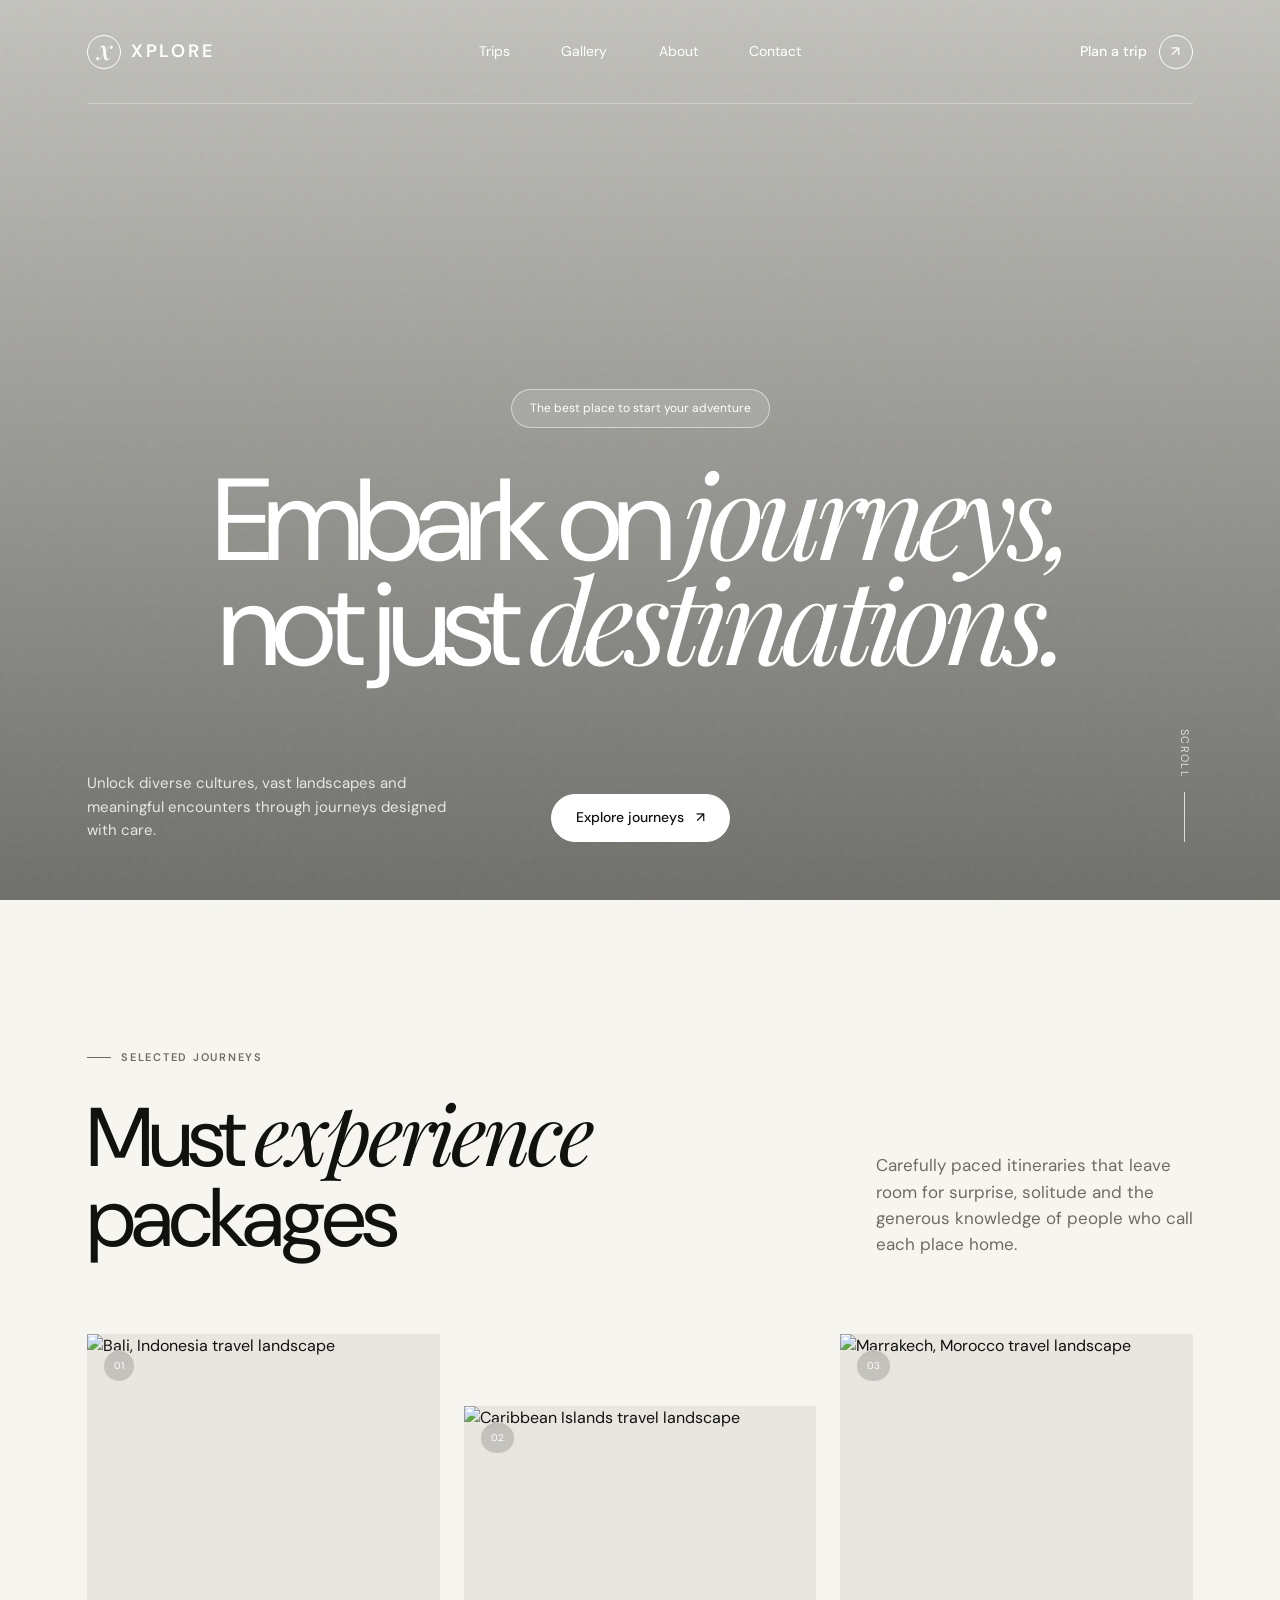
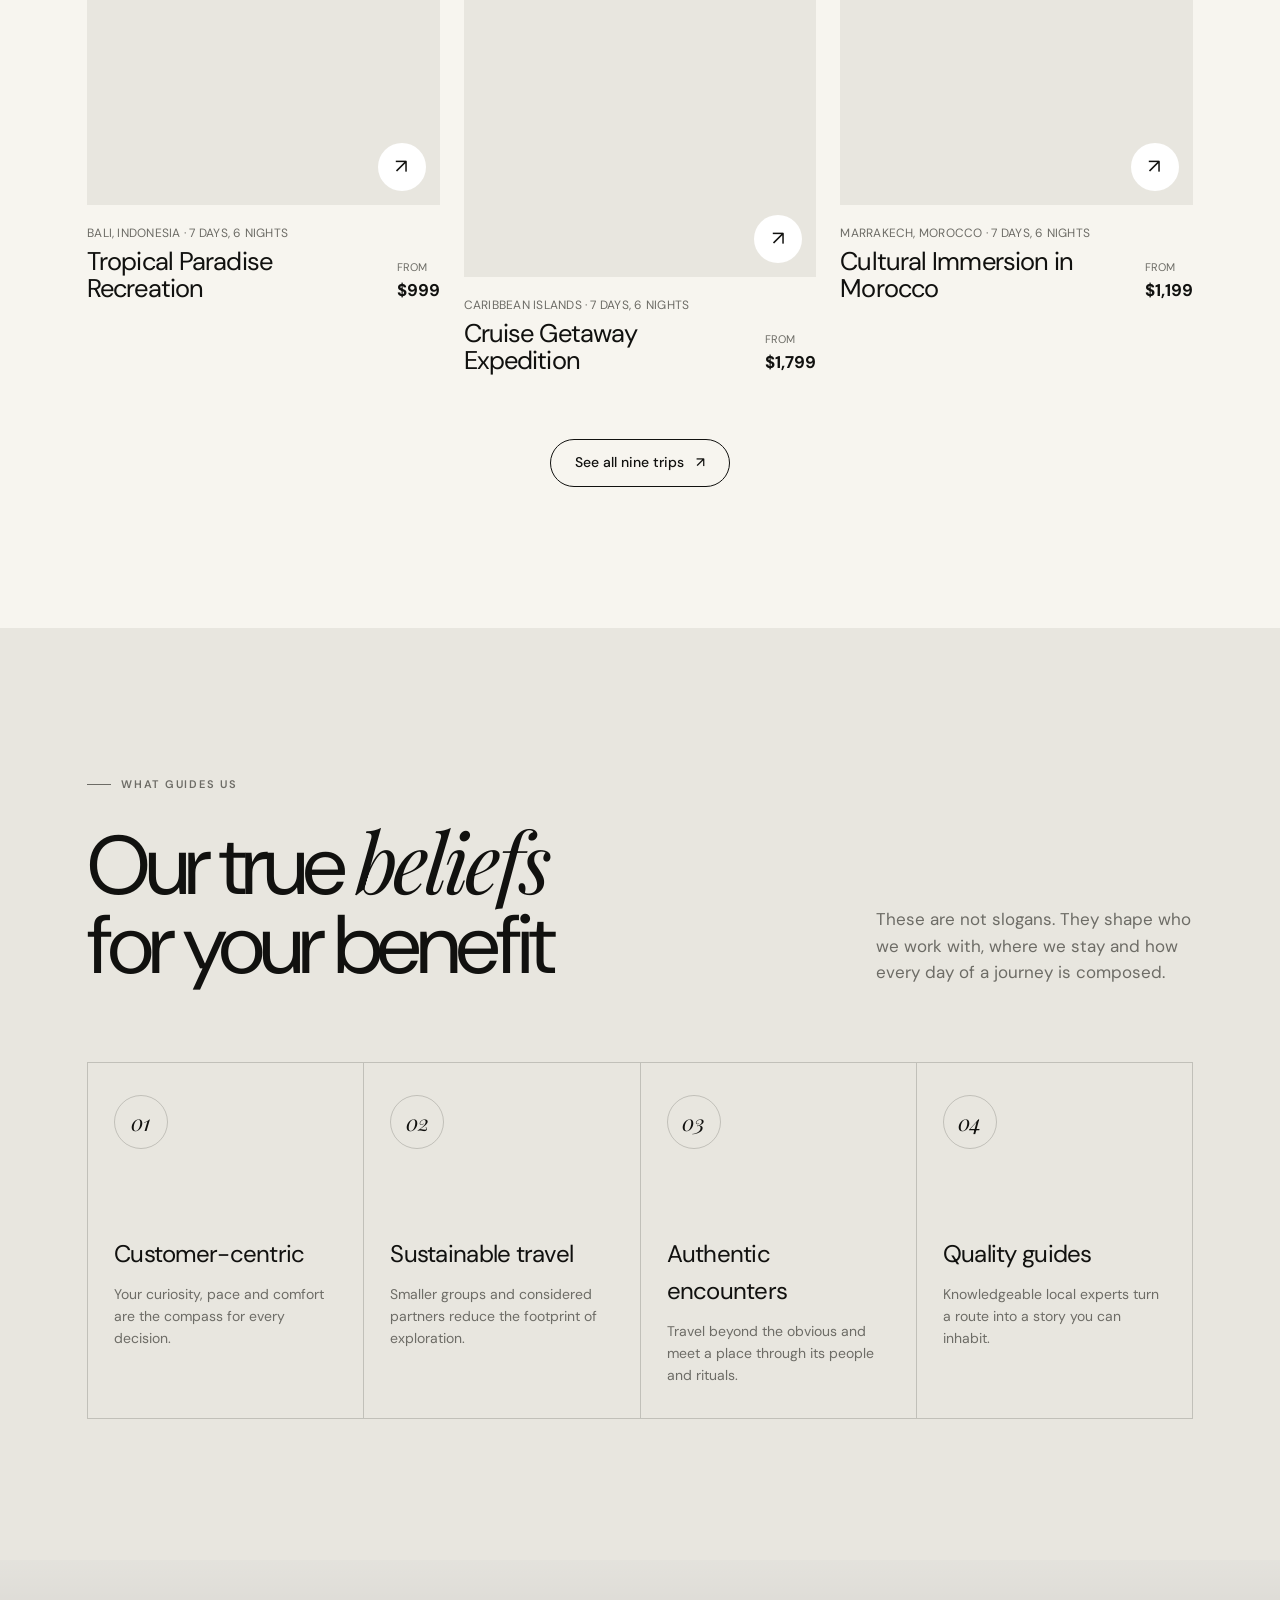
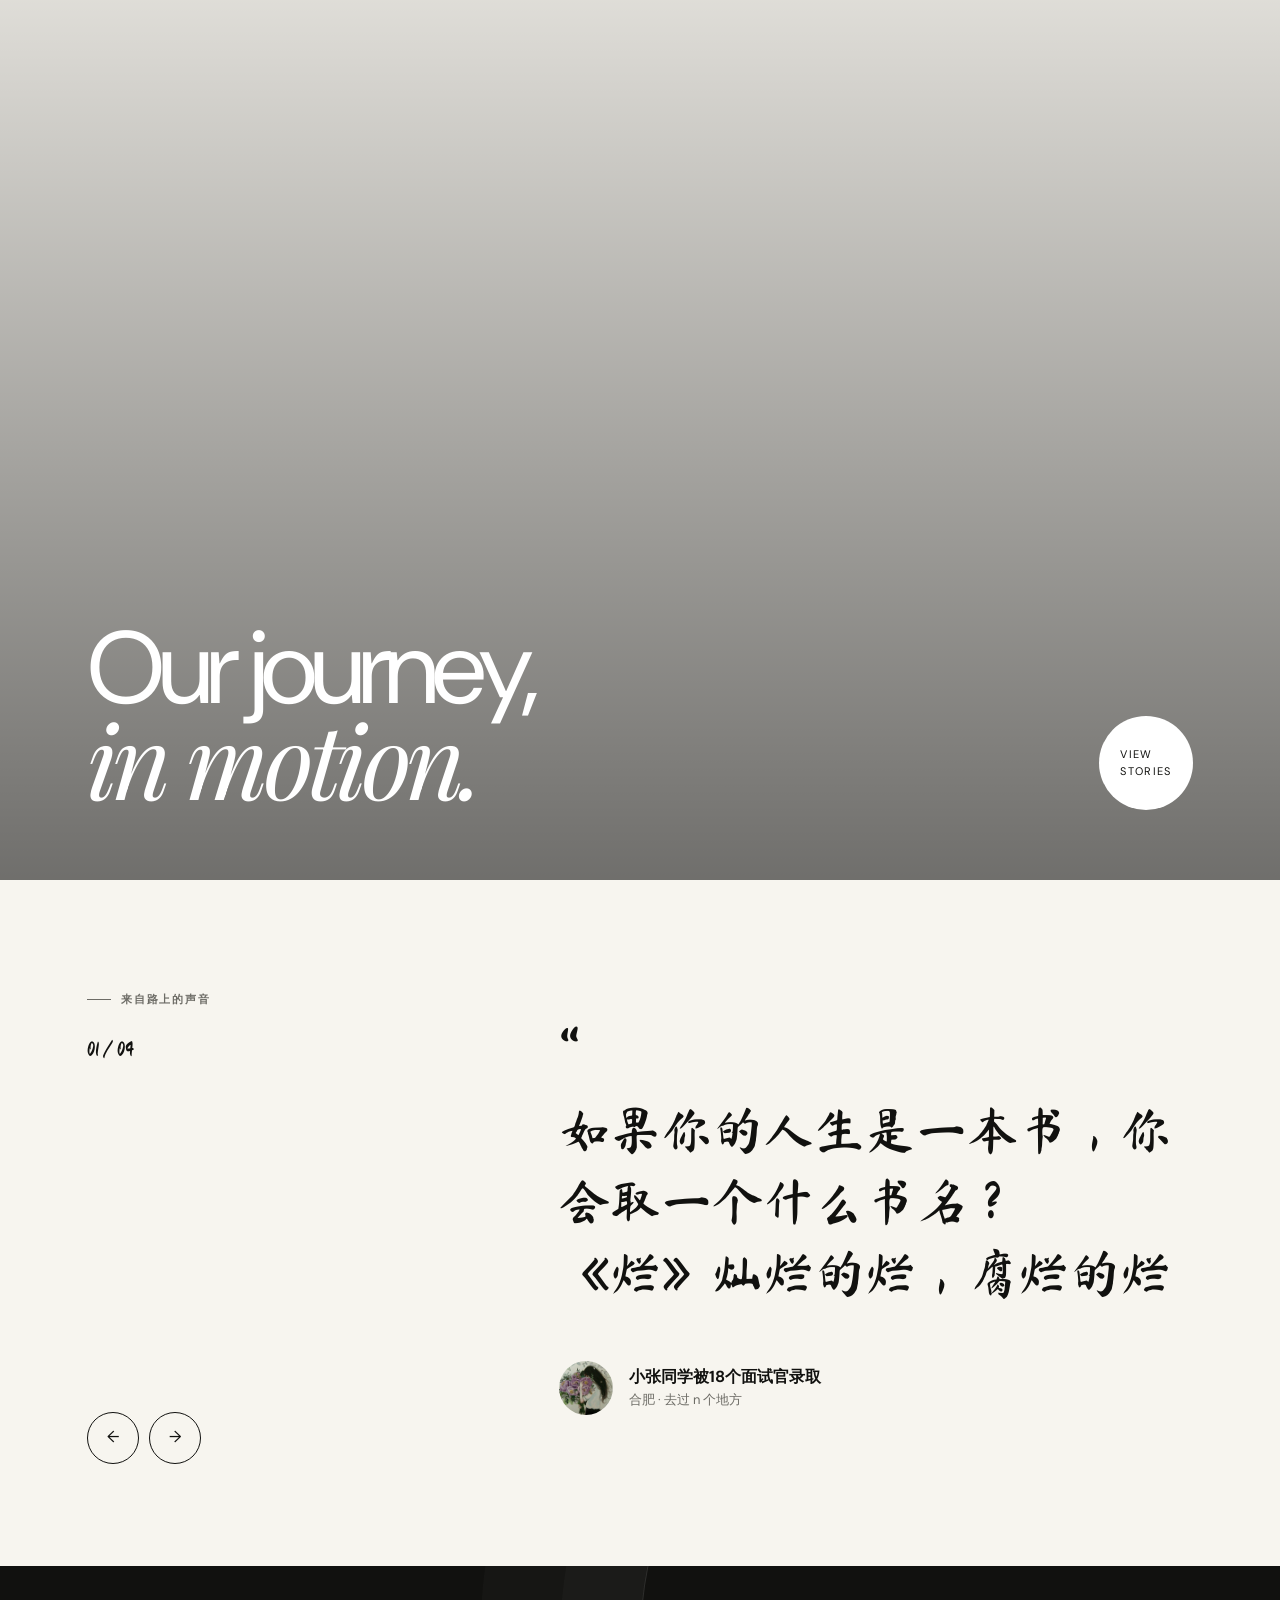
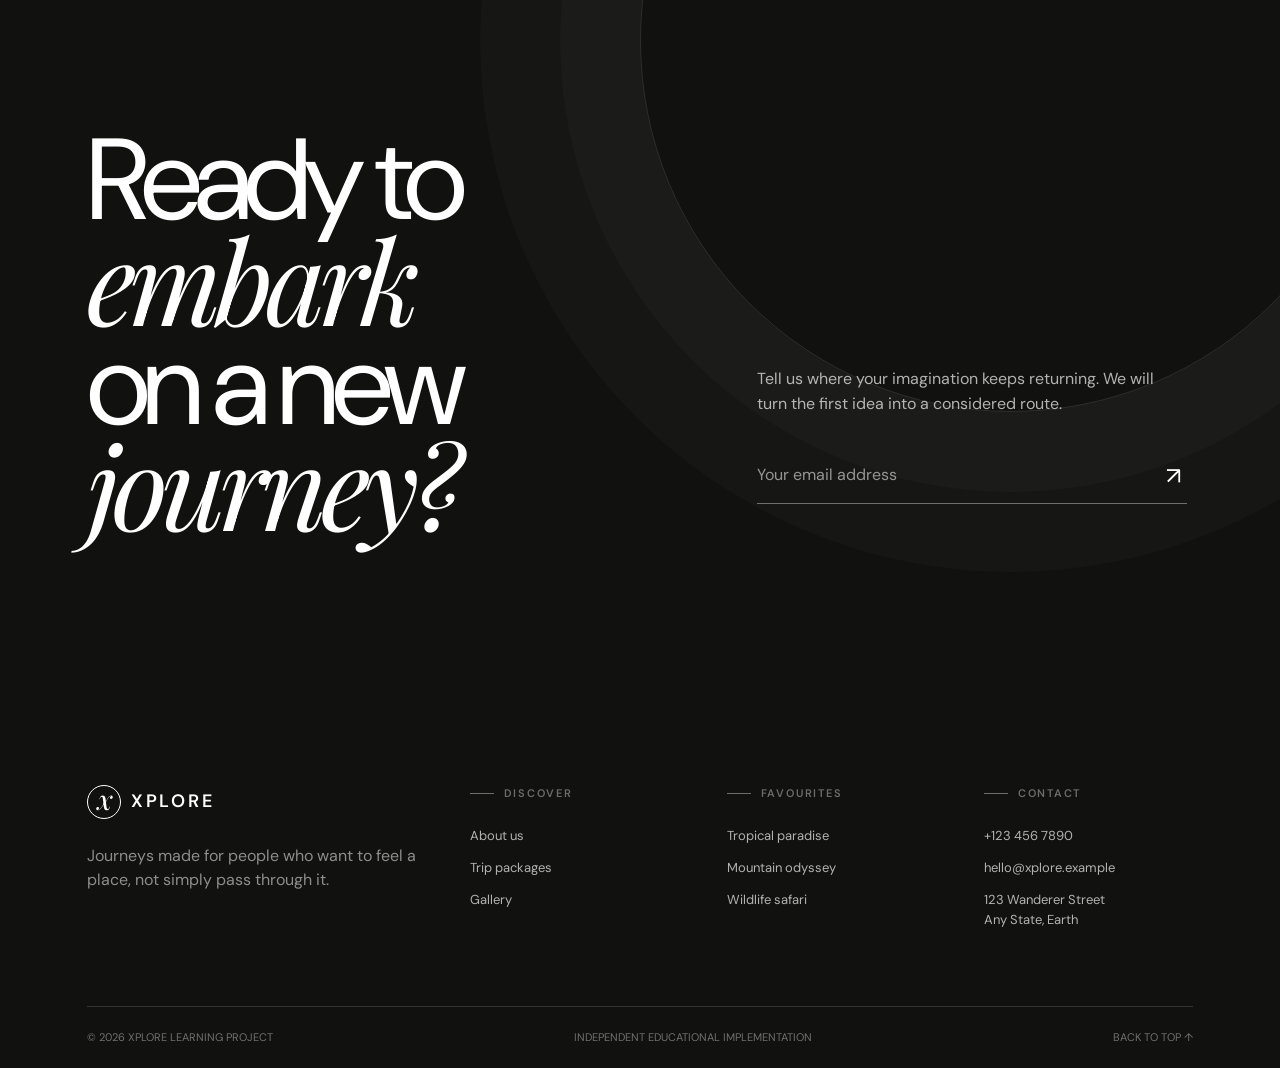
==== index.html @ e7b26cf1 "样式文件加版本号，强制浏览器拿新样式（解决缓存旧字体）" ====
<!doctype html>
<html lang="en">




<head>
  <meta charset="utf-8">
  <meta name="viewport" content="width=device-width, initial-scale=1">
  <meta name="description" content="Xplore — immersive, considered journeys shaped by local knowledge.">
  <title>Xplore — Journeys, not just destinations</title>
  <link rel="stylesheet" href="css/style.css?v=3">
  <link rel="stylesheet" href="css/responsive.css">
</head>



<body id="top">
  <main class="page-main">
    <section class="hero">
      <site-header theme="light"></site-header>
      <div class="hero__inner shell">
        <p class="hero__label reveal">The best place to start your adventure</p>
        <h1 class="hero__title reveal"><span>Embark on <em>journeys,</em></span><span>not just <em>destinations.</em></span></h1>
        <div class="hero__bottom reveal">
          <p class="hero__copy">Unlock diverse cultures, vast landscapes and meaningful encounters through journeys designed with care.</p>
          <a class="pill pill--light" href="packages.html">Explore journeys <span>↗</span></a>
          <a class="hero__scroll" href="#packages">Scroll</a>
        </div>
      </div>
    </section>

    <section class="section" id="packages">
      <div class="shell">
        <div class="section-intro reveal">
          <div><span class="eyebrow">Selected journeys</span><h2 class="section-title">Must <em>experience</em><br>packages</h2></div>
          <p class="section-intro__copy">Carefully paced itineraries that leave room for surprise, solitude and the generous knowledge of people who call each place home.</p>
        </div>
        <div class="trip-grid" data-trips data-limit="3"></div>
        <div class="section-action"><a class="pill" href="packages.html">See all nine trips <span>↗</span></a></div>
      </div>
    </section>






    <section class="section section--gray">
      <div class="shell">
        <div class="section-intro reveal">
          <div><span class="eyebrow">What guides us</span><h2 class="section-title">Our true <em>beliefs</em><br>for your benefit</h2></div>
          <p class="section-intro__copy">These are not slogans. They shape who we work with, where we stay and how every day of a journey is composed.</p>
        </div>
        <div class="values-grid">
          <article class="value-card reveal"><span class="value-card__icon">01</span><h3>Customer-centric</h3><p>Your curiosity, pace and comfort are the compass for every decision.</p></article>
          <article class="value-card reveal" style="--delay:70ms"><span class="value-card__icon">02</span><h3>Sustainable travel</h3><p>Smaller groups and considered partners reduce the footprint of exploration.</p></article>
          <article class="value-card reveal" style="--delay:140ms"><span class="value-card__icon">03</span><h3>Authentic encounters</h3><p>Travel beyond the obvious and meet a place through its people and rituals.</p></article>
          <article class="value-card reveal" style="--delay:210ms"><span class="value-card__icon">04</span><h3>Quality guides</h3><p>Knowledgeable local experts turn a route into a story you can inhabit.</p></article>
        </div>
      </div>
    </section>






    
    <section class="editorial-image">
      <div class="editorial-image__content shell reveal">
        <h2>Our journey,<br><em>in motion.</em></h2>
        <a class="editorial-image__play" href="gallery.html" aria-label="Open the gallery">VIEW<br>STORIES</a>
      </div>
    </section>

    <section class="section section--tight">
      <div class="shell">
        <span class="eyebrow reveal">来自路上的声音</span>
        <div class="testimonial-layout">
          <div class="testimonial-aside reveal">
            <span class="testimonial-count" data-testimonial-count>01 / 03</span>
            <div class="testimonial-controls"><button class="circle-button" data-testimonial-prev aria-label="Previous story">←</button><button class="circle-button" data-testimonial-next aria-label="Next story">→</button></div>
          </div>
          <div data-testimonial-track>
            <article class="testimonial-card"><div class="testimonial-mark">“</div><p class="testimonial-quote">如果你的人生是一本书，你会取一个什么书名？<br>《烂》灿烂的烂，腐烂的烂</p><div class="testimonial-person"><img src="images/avatar-zh.jpg" alt="小张同学被18个面试官录取的头像"><div><strong>小张同学被18个面试官录取</strong><span>合肥 · 去过 n 个地方</span></div></div></article>
            <article class="testimonial-card"><div class="testimonial-mark">“</div><p class="testimonial-quote">那些杀不死我的，一直在杀我<img class="testimonial-sticker" src="images/sticker-wunai.png" alt="无奈表情包"></p><div class="testimonial-person"><img src="images/avatar-zh.jpg" alt="小张同学被18个面试官录取的头像"><div><strong>小张同学被18个面试官录取</strong><span>合肥 · 去过 n 个地方</span></div></div></article>
            <article class="testimonial-card"><div class="testimonial-mark">“</div><p class="testimonial-quote testimonial-quote--fit">把不会的都学会<br>把讨厌的都碾碎<span class="testimonial-sign">——2025.11.15</span></p><div class="testimonial-person"><img src="images/avatar-zh.jpg" alt="小张同学被18个面试官录取的头像"><div><strong>小张同学被18个面试官录取</strong><span>合肥 · 去过 n 个地方</span></div></div></article>
            <article class="testimonial-card testimonial-card--form"><div class="testimonial-mark">“</div><form class="gb-form" data-gb-form><p class="gb-form-title">留一句话再走</p><input class="gb-input" data-gb-name maxlength="20" placeholder="你的昵称" autocomplete="off"><textarea class="gb-input gb-text" data-gb-content maxlength="300" rows="3" placeholder="想说的话（最多 300 字）"></textarea><button class="button button--dark" type="submit">写上墙</button></form></article>
          </div>
        </div>
      </div>
    </section>

    <section class="journey-cta">
      <div class="journey-cta__inner shell">
        <h2 class="reveal">Ready to <em>embark</em><br>on a new<br><em>journey?</em></h2>
        <div class="journey-cta__copy reveal"><p>Tell us where your imagination keeps returning. We will turn the first idea into a considered route.</p><form class="inline-form" data-demo-form novalidate><div class="inline-form__row"><label class="sr-only" for="home-email">Email address</label><input id="home-email" type="email" placeholder="Your email address" required><button type="submit" aria-label="Validate email">↗</button></div><p class="form-status" data-form-status aria-live="polite"></p></form></div>
      </div>
    </section>
  </main>
  <site-footer></site-footer>
  <script type="module" src="js/components.js"></script>
  <script type="module" src="js/main.js"></script>
  <script src="js/guestbook.js" defer></script>
</body>
</html>
---- css/style.css ----
@import url('https://fonts.googleapis.com/css2?family=DM+Sans:wght@400;500;600&family=Ma+Shan+Zheng&family=Noto+Serif+SC:wght@500;700&family=Playfair+Display:ital,wght@0,400;0,500;1,400;1,500&display=swap');

:root {
  --ink: #11110f;
  --paper: #f7f5ef;
  --white: #fff;
  --mist: #e8e6df;
  --moss: #5f684f;
  --clay: #b96e48;
  --muted: #6d6c66;
  --line: rgba(17, 17, 15, .18);
  --shell: min(1440px, calc(100% - clamp(48px, 13.6vw, 200px)));
  --section: clamp(80px, 11vw, 160px);
  --serif: "Playfair Display", Georgia, serif;
  --sans: "DM Sans", sans-serif;
}

*, *::before, *::after { box-sizing: border-box; }
html { scroll-behavior: smooth; }
body {
  margin: 0;
  color: var(--ink);
  background: var(--paper);
  font-family: var(--sans);
  font-size: 16px;
  line-height: 1.55;
  text-rendering: optimizeLegibility;
}
body.menu-open { overflow: hidden; }
img { display: block; max-width: 100%; }
a { color: inherit; text-decoration: none; }
button, input, textarea, select { color: inherit; font: inherit; }
button { cursor: pointer; }
h1, h2, h3, p { margin-top: 0; }
h1, h2, h3 { font-weight: 400; }
::selection { color: var(--white); background: var(--moss); }

.shell { width: var(--shell); margin-inline: auto; }
.section { padding-block: var(--section); }
.section--tight { padding-block: clamp(64px, 8vw, 112px); }
.section--gray { background: var(--mist); }
.section--ink { color: var(--white); background: var(--ink); }
.sr-only { position: absolute; width: 1px; height: 1px; padding: 0; overflow: hidden; clip: rect(0,0,0,0); white-space: nowrap; border: 0; }
.eyebrow { display: inline-flex; gap: 10px; align-items: center; margin-bottom: 26px; color: var(--muted); font-size: 11px; font-weight: 600; letter-spacing: .16em; text-transform: uppercase; }
.eyebrow::before { width: 24px; height: 1px; background: currentColor; content: ""; }
.section--ink .eyebrow, .hero .eyebrow, .image-hero .eyebrow { color: rgba(255,255,255,.72); }
.display-title { max-width: 1200px; margin-bottom: 0; font-size: clamp(56px, 7.5vw, 112px); line-height: .91; letter-spacing: -.055em; }
.display-title em, .section-title em, .page-title em { font-family: var(--serif); font-weight: 400; }
.section-title { margin: 0; font-size: clamp(48px, 6.5vw, 94px); line-height: .96; letter-spacing: -.05em; }
.section-intro { display: grid; grid-template-columns: minmax(0, 1.4fr) minmax(280px, .6fr); gap: 48px; align-items: end; margin-bottom: clamp(46px, 6vw, 86px); }
.section-intro__copy { max-width: 480px; margin: 0; color: var(--muted); font-size: 17px; }
.section--ink .section-intro__copy { color: rgba(255,255,255,.66); }
.meta { margin-bottom: 7px; color: var(--muted); font-size: 12px; letter-spacing: .02em; text-transform: uppercase; }
.pill { display: inline-flex; gap: 12px; align-items: center; justify-content: center; min-height: 48px; padding: 10px 24px; border: 1px solid var(--ink); border-radius: 100px; font-size: 14px; font-weight: 500; transition: color .25s ease, background .25s ease, transform .25s ease; }
.pill:hover { color: var(--white); background: var(--ink); transform: translateY(-2px); }
.pill--light { color: var(--ink); background: var(--white); border-color: var(--white); }
.pill--light:hover { color: var(--white); background: transparent; }
.pill--ghost { color: var(--white); border-color: rgba(255,255,255,.5); }
.pill--ghost:hover { color: var(--ink); background: var(--white); }
.text-link { display: inline-flex; gap: 11px; align-items: center; padding-bottom: 4px; border-bottom: 1px solid currentColor; font-size: 14px; font-weight: 500; }
.text-link span { transition: transform .2s ease; }
.text-link:hover span { transform: translate(3px,-3px); }

/* Header */
.site-header { position: relative; z-index: 50; display: grid; grid-template-columns: 1fr auto 1fr; align-items: center; width: var(--shell); height: 104px; margin-inline: auto; border-bottom: 1px solid var(--line); transition: color .25s ease, background .25s ease, height .25s ease; }
.site-header--light { position: absolute; inset: 0 0 auto; color: var(--white); border-color: rgba(255,255,255,.32); }
.site-header.is-scrolled { position: fixed; top: 0; width: 100%; height: 76px; padding-inline: max(24px, calc((100vw - 1240px)/2)); color: var(--ink); background: rgba(247,245,239,.93); border-color: var(--line); box-shadow: 0 12px 34px rgba(17,17,15,.08); backdrop-filter: blur(14px); animation: header-in .35s ease both; }
@keyframes header-in { from { transform: translateY(-100%); } }
.brand { display: inline-flex; gap: 10px; align-items: center; justify-self: start; font-size: 18px; font-weight: 600; letter-spacing: .15em; }
.brand-mark { display: grid; place-items: center; width: 34px; height: 34px; border: 1px solid currentColor; border-radius: 50%; font-family: var(--serif); font-size: 20px; font-style: italic; letter-spacing: 0; }
.site-nav { display: flex; gap: clamp(28px, 4vw, 68px); align-items: center; }
.site-nav a { position: relative; font-size: 14px; }
.site-nav a::after { position: absolute; right: 0; bottom: -8px; left: 0; height: 1px; background: currentColor; transform: scaleX(0); transform-origin: right; transition: transform .25s ease; content: ""; }
.site-nav a:hover::after, .site-nav a[aria-current="page"]::after { transform: scaleX(1); transform-origin: left; }
.header-cta { display: inline-flex; gap: 12px; align-items: center; justify-self: end; font-size: 14px; font-weight: 500; }
.header-cta span { display: grid; place-items: center; width: 34px; height: 34px; border: 1px solid currentColor; border-radius: 50%; }
.menu-toggle { display: none; padding: 10px; background: none; border: 0; }
.menu-toggle span:not(.sr-only) { display: block; width: 24px; height: 1px; margin-block: 6px; background: currentColor; }

/* Home hero */
.hero { position: relative; min-height: 100svh; color: var(--white); background: linear-gradient(180deg, rgba(11,13,10,.22), rgba(11,13,10,.58)), url('https://images.unsplash.com/photo-1500530855697-b586d89ba3ee?auto=format&fit=crop&w=2200&q=88') center 56% / cover; isolation: isolate; }
.hero::after { position: absolute; inset: 0; z-index: -1; opacity: .2; background-image: url("data:image/svg+xml,%3Csvg viewBox='0 0 180 180' xmlns='http://www.w3.org/2000/svg'%3E%3Cfilter id='n'%3E%3CfeTurbulence type='fractalNoise' baseFrequency='.9' numOctaves='4' stitchTiles='stitch'/%3E%3C/filter%3E%3Crect width='100%25' height='100%25' filter='url(%23n)' opacity='.26'/%3E%3C/svg%3E"); content: ""; pointer-events: none; }
.hero__inner { display: flex; flex-direction: column; justify-content: flex-end; min-height: 100svh; padding-top: 150px; padding-bottom: 58px; }
.hero__title { max-width: 1280px; margin: 0; font-size: clamp(68px, 9.1vw, 138px); line-height: .82; letter-spacing: -.065em; text-align: center; }
.hero__title span { display: block; }
.hero__title em { font-family: var(--serif); font-weight: 400; }
.hero__label { align-self: center; margin-bottom: 36px; padding: 9px 18px; border: 1px solid rgba(255,255,255,.5); border-radius: 100px; background: rgba(255,255,255,.12); font-size: 12px; backdrop-filter: blur(12px); }
.hero__bottom { display: grid; grid-template-columns: 1fr auto 1fr; gap: 30px; align-items: end; margin-top: 56px; }
.hero__copy { max-width: 370px; margin: 0; color: rgba(255,255,255,.82); font-size: 15px; }
.hero__scroll { justify-self: end; color: rgba(255,255,255,.75); font-size: 11px; letter-spacing: .12em; text-transform: uppercase; writing-mode: vertical-rl; }
.hero__scroll::after { display: inline-block; width: 1px; height: 50px; margin-top: 14px; background: currentColor; content: ""; }

/* Trips */
.trip-grid { display: grid; grid-template-columns: repeat(3, 1fr); gap: clamp(24px, 3vw, 48px) 24px; }
.trip-card:nth-child(3n + 2) { margin-top: 72px; }
.trip-card__image { position: relative; display: block; overflow: hidden; aspect-ratio: 3 / 4; background: var(--mist); }
.trip-card__image img { width: 100%; height: 100%; object-fit: cover; transition: transform .7s cubic-bezier(.2,.7,.2,1); }
.trip-card:hover .trip-card__image img { transform: scale(1.045); }
.trip-card__index { position: absolute; top: 16px; left: 16px; padding: 7px 10px; color: var(--white); border: 1px solid rgba(255,255,255,.55); border-radius: 100px; background: rgba(17,17,15,.16); font-size: 10px; backdrop-filter: blur(8px); }
.round-link { position: absolute; right: 14px; bottom: 14px; display: grid; place-items: center; width: 48px; height: 48px; color: var(--ink); background: var(--white); border-radius: 50%; font-size: 20px; transition: color .25s ease, background .25s ease, transform .25s ease; }
.trip-card:hover .round-link { color: var(--white); background: var(--ink); transform: rotate(45deg); }
.trip-card__body { display: flex; gap: 24px; align-items: flex-end; justify-content: space-between; padding-top: 18px; border-top: 1px solid transparent; }
.trip-card__body h3 { max-width: 290px; margin: 0; font-size: clamp(22px, 2vw, 30px); line-height: 1.05; letter-spacing: -.035em; }
.trip-price { flex: 0 0 auto; margin: 0; color: var(--muted); font-size: 11px; text-transform: uppercase; }
.trip-price strong { display: block; color: var(--ink); font-size: 17px; }
.section-action { display: flex; justify-content: center; margin-top: 64px; }

/* Values / editorial feature */
.values-grid { display: grid; grid-template-columns: repeat(4, 1fr); border-top: 1px solid var(--line); border-left: 1px solid var(--line); }
.value-card { min-height: 300px; padding: 32px 26px; border-right: 1px solid var(--line); border-bottom: 1px solid var(--line); }
.value-card__icon { display: grid; place-items: center; width: 54px; height: 54px; margin-bottom: 86px; border: 1px solid var(--line); border-radius: 50%; font-family: var(--serif); font-size: 22px; font-style: italic; }
.value-card h3 { margin-bottom: 12px; font-size: 24px; letter-spacing: -.03em; }
.value-card p { margin: 0; color: var(--muted); font-size: 14px; }
.editorial-image { position: relative; min-height: min(76vw, 920px); overflow: hidden; color: var(--white); background: url('https://images.unsplash.com/photo-1500534314209-a25ddb2bd429?auto=format&fit=crop&w=2200&q=86') center / cover; }
.editorial-image::after { position: absolute; inset: 0; background: linear-gradient(180deg, rgba(0,0,0,.08), rgba(0,0,0,.55)); content: ""; }
.editorial-image__content { position: absolute; right: 0; bottom: 0; left: 0; z-index: 1; display: flex; align-items: end; justify-content: space-between; padding-block: 70px; }
.editorial-image__content h2 { max-width: 820px; margin: 0; font-size: clamp(54px, 8vw, 118px); line-height: .88; letter-spacing: -.055em; }
.editorial-image__content h2 em { font-family: var(--serif); }
.editorial-image__play { display: grid; place-items: center; width: 94px; height: 94px; color: var(--ink); background: var(--white); border-radius: 50%; font-size: 11px; letter-spacing: .12em; }

/* Testimonials and CTA */
.testimonial-layout { display: grid; grid-template-columns: .72fr 1.28fr; gap: clamp(40px, 9vw, 140px); }
.testimonial-aside { display: flex; flex-direction: column; justify-content: space-between; min-height: 430px; }
.testimonial-count { font-family: var(--serif); font-size: 20px; }
.testimonial-controls { display: flex; gap: 10px; }
.circle-button { display: grid; place-items: center; width: 52px; height: 52px; background: transparent; border: 1px solid var(--ink); border-radius: 50%; transition: color .2s, background .2s; }
.circle-button:hover { color: var(--white); background: var(--ink); }
.testimonial-card { display: none; }
.testimonial-card.is-active { display: block; animation: quote-in .45s ease both; }
@keyframes quote-in { from { opacity: 0; transform: translateY(16px); } }
.testimonial-mark { margin-bottom: 24px; font-family: var(--serif); font-size: 72px; line-height: .5; }
.testimonial-quote { max-width: 850px; margin-bottom: 52px; font-family: var(--serif); font-size: clamp(34px, 4.3vw, 62px); line-height: 1.08; letter-spacing: -.035em; }
.testimonial-person { display: flex; gap: 16px; align-items: center; }
.testimonial-person img { width: 54px; height: 54px; border-radius: 50%; object-fit: cover; filter: grayscale(1); }
.testimonial-person strong, .testimonial-person span { display: block; }
.testimonial-person span { color: var(--muted); font-size: 13px; }
/* 中文评价区（字体 E：马善政） */
.testimonial-count, .testimonial-mark { font-family: "Ma Shan Zheng", var(--serif); }
.testimonial-quote { font-family: "Ma Shan Zheng", var(--serif); font-size: clamp(34px, 4vw, 54px); line-height: 1.4; letter-spacing: 0; }
.testimonial-person img { filter: none; }
.testimonial-sticker { width: 44px; height: 44px; object-fit: cover; border-radius: 9px; vertical-align: -8px; margin-left: 8px; }
.testimonial-quote--fit { width: fit-content; }
.testimonial-sign { display: block; margin-top: 10px; font-size: .62em; text-align: right; }
.journey-cta { position: relative; padding-block: clamp(90px, 13vw, 190px); overflow: hidden; color: var(--white); background: var(--ink); }
.journey-cta::before { position: absolute; top: -40%; right: -8%; width: 58vw; height: 58vw; min-width: 560px; min-height: 560px; border: 1px solid rgba(255,255,255,.12); border-radius: 50%; box-shadow: 0 0 0 80px rgba(255,255,255,.02), 0 0 0 160px rgba(255,255,255,.02); content: ""; }
.journey-cta__inner { position: relative; z-index: 1; display: grid; grid-template-columns: 1.15fr .85fr; gap: 80px; align-items: end; }
.journey-cta h2 { margin: 0; font-size: clamp(64px, 9vw, 130px); line-height: .85; letter-spacing: -.06em; }
.journey-cta h2 em { font-family: var(--serif); }
.journey-cta__copy { max-width: 430px; }
.journey-cta__copy p { color: rgba(255,255,255,.68); }
.inline-form { display: grid; gap: 14px; margin-top: 32px; }
.inline-form__row { display: grid; grid-template-columns: 1fr auto; gap: 12px; border-bottom: 1px solid rgba(255,255,255,.38); }
.inline-form input { min-width: 0; padding: 15px 0; color: var(--white); background: transparent; border: 0; outline: 0; }
.inline-form input::placeholder { color: rgba(255,255,255,.55); }
.inline-form button { padding: 0 6px; color: var(--white); background: none; border: 0; font-size: 24px; }
.form-status { min-height: 24px; margin: 0; color: #ffc5a8; font-size: 12px; }
.form-status.is-success { color: #c8e1b9; }

/* Inner heroes */
.page-main { overflow: clip; }
.page-hero { padding-top: clamp(92px, 10vw, 150px); padding-bottom: clamp(68px, 8vw, 118px); }
.page-hero__top { display: flex; align-items: end; justify-content: space-between; margin-bottom: clamp(42px, 5vw, 70px); }
.page-title { max-width: 1100px; margin: 0; font-size: clamp(64px, 10vw, 146px); line-height: .82; letter-spacing: -.065em; }
.page-hero__note { max-width: 330px; margin: 0 0 8px; color: var(--muted); }
.page-hero__image { width: 100%; max-height: 720px; aspect-ratio: 16 / 7; object-fit: cover; }
.image-hero { position: relative; display: flex; align-items: end; min-height: 76svh; padding-bottom: 64px; color: var(--white); background: var(--hero-image) center / cover; }
.image-hero::before { position: absolute; inset: 0; background: linear-gradient(180deg, rgba(0,0,0,.12), rgba(0,0,0,.6)); content: ""; }
.image-hero__inner { position: relative; z-index: 1; width: var(--shell); margin-inline: auto; }
.image-hero h1 { max-width: 1100px; margin-bottom: 28px; font-size: clamp(64px, 9vw, 132px); line-height: .86; letter-spacing: -.06em; }
.image-hero__meta { display: flex; gap: 28px; flex-wrap: wrap; color: rgba(255,255,255,.8); font-size: 13px; }

/* About */
.story-grid { display: grid; grid-template-columns: .8fr 1.2fr; gap: clamp(46px, 10vw, 150px); align-items: start; }
.story-grid__label { position: sticky; top: 110px; }
.story-grid__body h2 { margin-bottom: 42px; font-size: clamp(52px, 6vw, 90px); line-height: .96; letter-spacing: -.05em; }
.story-grid__body h2 em { font-family: var(--serif); }
.story-grid__body p { max-width: 720px; color: var(--muted); font-size: clamp(18px, 2vw, 24px); line-height: 1.55; }
.team-grid { display: grid; grid-template-columns: repeat(3, 1fr); gap: 18px; }
.team-card { position: relative; overflow: hidden; min-height: 560px; background: #d8d5cd; }
.team-card img { width: 100%; height: 100%; object-fit: cover; filter: grayscale(1); transition: filter .35s, transform .55s; }
.team-card:hover img { filter: grayscale(0); transform: scale(1.025); }
.team-card__info { position: absolute; right: 18px; bottom: 18px; left: 18px; display: flex; align-items: end; justify-content: space-between; padding: 20px; background: rgba(247,245,239,.92); backdrop-filter: blur(10px); }
.team-card__info h3 { margin: 0; font-size: 24px; }
.team-card__info span { color: var(--muted); font-size: 12px; text-transform: uppercase; }

/* Package detail */
.package-hero { --package-image: none; background-image: linear-gradient(180deg, rgba(0,0,0,.08), rgba(0,0,0,.62)), var(--package-image); }
.package-summary { display: grid; grid-template-columns: 1.25fr .75fr; gap: 80px; }
.package-summary__intro { font-family: var(--serif); font-size: clamp(28px, 3.5vw, 48px); line-height: 1.2; }
.package-facts { display: grid; grid-template-columns: repeat(2, 1fr); border-top: 1px solid var(--line); border-left: 1px solid var(--line); }
.package-fact { min-height: 132px; padding: 24px; border-right: 1px solid var(--line); border-bottom: 1px solid var(--line); }
.package-fact span { display: block; margin-bottom: 12px; color: var(--muted); font-size: 11px; text-transform: uppercase; }
.package-fact strong { font-family: var(--serif); font-size: 30px; font-weight: 400; }
.includes-grid { display: grid; grid-template-columns: 1fr 1fr; gap: 30px; margin-top: 64px; }
.list-panel { padding: clamp(28px, 4vw, 50px); background: var(--white); }
.list-panel h3 { margin-bottom: 30px; font-size: 30px; }
.list-panel ul { display: grid; gap: 16px; margin: 0; padding: 0; list-style: none; }
.list-panel li { display: flex; gap: 15px; align-items: center; padding-bottom: 14px; border-bottom: 1px solid var(--line); }
.list-panel li span { display: grid; place-items: center; width: 28px; height: 28px; border: 1px solid var(--line); border-radius: 50%; }
.itinerary { border-top: 1px solid var(--line); }
.itinerary-row { display: grid; grid-template-columns: 120px .8fr 1.2fr; gap: 40px; align-items: start; padding-block: 36px; border-bottom: 1px solid var(--line); }
.itinerary-day { font-size: 11px; letter-spacing: .12em; }
.itinerary-row h3 { margin: 0; font-size: 30px; line-height: 1.1; }
.itinerary-row p { max-width: 560px; margin: 0; color: var(--muted); }
.itinerary-line { display: none; }

/* Gallery */
.filter-bar { display: flex; gap: 10px; flex-wrap: wrap; margin-bottom: 42px; }
.filter-button { padding: 10px 17px; background: transparent; border: 1px solid var(--line); border-radius: 100px; font-size: 12px; }
.filter-button.is-active, .filter-button:hover { color: var(--white); background: var(--ink); }
.gallery-grid { display: grid; grid-template-columns: repeat(12, 1fr); grid-auto-rows: 72px; gap: 18px; }
.gallery-item { position: relative; overflow: hidden; padding: 0; background: var(--mist); border: 0; }
.gallery-item:nth-child(1) { grid-column: span 7; grid-row: span 7; }
.gallery-item:nth-child(2) { grid-column: span 5; grid-row: span 5; }
.gallery-item:nth-child(3) { grid-column: span 5; grid-row: span 6; }
.gallery-item:nth-child(4) { grid-column: span 7; grid-row: span 4; }
.gallery-item:nth-child(5) { grid-column: span 4; grid-row: span 6; }
.gallery-item:nth-child(6) { grid-column: span 4; grid-row: span 6; }
.gallery-item:nth-child(7) { grid-column: span 4; grid-row: span 6; }
.gallery-item:nth-child(8) { grid-column: span 8; grid-row: span 6; }
.gallery-item:nth-child(9) { grid-column: span 4; grid-row: span 6; }
.gallery-item img { width: 100%; height: 100%; object-fit: cover; transition: transform .7s ease; }
.gallery-item:hover img { transform: scale(1.04); }
.gallery-item span { position: absolute; right: 16px; bottom: 16px; left: 16px; padding: 13px 16px; color: var(--ink); background: rgba(247,245,239,.9); font-size: 12px; text-align: left; backdrop-filter: blur(8px); }
.gallery-item[hidden] { display: none; }
.lightbox { width: min(1100px, 92vw); max-width: none; padding: 0; color: var(--white); background: transparent; border: 0; }
.lightbox::backdrop { background: rgba(10,10,9,.9); backdrop-filter: blur(10px); }
.lightbox figure { margin: 0; }
.lightbox img { width: 100%; max-height: 78vh; object-fit: contain; }
.lightbox figcaption { padding-top: 14px; font-size: 13px; }
.lightbox button { position: fixed; top: 24px; right: 28px; width: 48px; height: 48px; color: var(--white); background: transparent; border: 1px solid rgba(255,255,255,.6); border-radius: 50%; font-size: 24px; }

/* Contact */
.contact-layout { display: grid; grid-template-columns: .85fr 1.15fr; gap: clamp(50px, 10vw, 150px); }
.contact-copy h1 { margin-bottom: 40px; font-size: clamp(64px, 8vw, 120px); line-height: .87; letter-spacing: -.06em; }
.contact-copy h1 em { font-family: var(--serif); }
.contact-copy > p { max-width: 440px; color: var(--muted); }
.contact-list { display: grid; gap: 0; margin-top: 70px; border-top: 1px solid var(--line); }
.contact-list__item { display: grid; grid-template-columns: 100px 1fr; gap: 24px; padding-block: 24px; border-bottom: 1px solid var(--line); }
.contact-list__item span { color: var(--muted); font-size: 11px; text-transform: uppercase; }
.contact-form { padding: clamp(30px, 5vw, 64px); background: var(--white); }
.contact-form h2 { margin-bottom: 50px; font-size: clamp(34px, 4vw, 54px); letter-spacing: -.04em; }
.field { position: relative; margin-bottom: 30px; }
.field label { display: block; margin-bottom: 9px; font-size: 11px; font-weight: 600; letter-spacing: .1em; text-transform: uppercase; }
.field input, .field textarea, .field select { width: 100%; padding: 15px 0; background: transparent; border: 0; border-bottom: 1px solid var(--line); border-radius: 0; outline: 0; }
.field textarea { min-height: 130px; resize: vertical; }
.field input:focus, .field textarea:focus, .field select:focus { border-color: var(--ink); }
.was-validated :invalid { border-color: var(--clay); }
.contact-map { position: relative; min-height: 520px; overflow: hidden; background: #d2d0c6; }
.contact-map img { width: 100%; height: 100%; object-fit: cover; filter: grayscale(1) contrast(.8); }
.contact-map__pin { position: absolute; top: 50%; left: 50%; display: grid; place-items: center; width: 74px; height: 74px; color: var(--white); background: var(--ink); border: 9px solid rgba(255,255,255,.45); border-radius: 50%; transform: translate(-50%,-50%); }

/* Footer */
.site-footer { color: var(--white); background: var(--ink); }
.footer-top { display: grid; grid-template-columns: 1.6fr repeat(3, 1fr); gap: 48px; padding-block: 76px; }
.brand--footer { margin-bottom: 25px; }
.footer-brand p { max-width: 330px; color: rgba(255,255,255,.52); }
.footer-column { display: flex; flex-direction: column; gap: 12px; color: rgba(255,255,255,.68); font-size: 13px; }
.footer-column .eyebrow { margin-bottom: 12px; color: rgba(255,255,255,.38); }
.footer-column a:hover { color: var(--white); }
.footer-bottom { display: flex; gap: 30px; justify-content: space-between; padding-block: 22px; color: rgba(255,255,255,.4); border-top: 1px solid rgba(255,255,255,.14); font-size: 11px; text-transform: uppercase; }

/* Reveal */
.reveal { opacity: 0; transform: translateY(24px); transition: opacity .7s ease var(--delay, 0ms), transform .7s cubic-bezier(.2,.7,.2,1) var(--delay, 0ms); }
.reveal.is-visible { opacity: 1; transform: translateY(0); }

@media (prefers-reduced-motion: reduce) {
  *, *::before, *::after { scroll-behavior: auto !important; animation-duration: .01ms !important; animation-iteration-count: 1 !important; transition-duration: .01ms !important; }
  .reveal { opacity: 1; transform: none; }
}

/* 留言墙（轮播内的卡） */
.gb-form { display: grid; gap: 12px; max-width: 560px; }
.gb-form-title { font-family: var(--serif); font-size: 30px; letter-spacing: -.01em; }
.gb-input { width: 100%; border: 1px solid var(--line); border-radius: 10px; background: #fffdf8; padding: 12px 14px; font: inherit; font-size: 15px; color: var(--ink); }
.gb-input:focus { outline: 2px solid var(--ink); outline-offset: 1px; }
.gb-text { resize: vertical; }
.gb-form .button { justify-self: start; cursor: pointer; font: inherit; border: 0; background: var(--ink); color: var(--white); padding: 12px 24px; border-radius: 999px; font-size: 14.5px; }
.gb-hint { color: var(--muted); font-size: 13.5px; line-height: 1.6; }
.gb-msg .testimonial-quote { font-family: "Noto Serif SC", "Songti SC", serif; font-weight: 500; font-size: clamp(24px, 2.6vw, 34px); line-height: 1.55; white-space: pre-wrap; }
.gb-msg--long .testimonial-quote { font-size: 23px; line-height: 1.65; }
.gb-avatar { width: 54px; height: 54px; border-radius: 50%; display: grid; place-items: center; background: #e7e1d3; color: #4a4436; font-family: "Noto Serif SC", "Songti SC", serif; font-size: 22px; line-height: 1; flex: none; }
.gb-del { margin-top: 14px; border: 1px solid var(--line); background: transparent; border-radius: 999px; padding: 4px 12px; font-size: 12.5px; color: var(--muted); cursor: pointer; }
.gb-del:hover { color: #b3261e; border-color: #b3261e; }
---- css/responsive.css ----
@media (max-width: 1024px) {
  :root { --shell: min(100% - 64px, 960px); }
  .site-header { grid-template-columns: 1fr auto; }
  .header-cta { display: none; }
  .site-nav { gap: 30px; }
  .trip-grid { grid-template-columns: repeat(2, 1fr); }
  .trip-card:nth-child(3n + 2) { margin-top: 0; }
  .trip-card:nth-child(even) { margin-top: 54px; }
  .values-grid { grid-template-columns: repeat(2, 1fr); }
  .testimonial-layout { grid-template-columns: 1fr; gap: 40px; }
  .testimonial-aside { flex-direction: row; min-height: 0; }
  .journey-cta__inner, .package-summary, .contact-layout { grid-template-columns: 1fr; }
  .footer-top { grid-template-columns: 1.4fr repeat(2, 1fr); }
  .footer-column:last-child { grid-column: 2 / 4; }
  .gallery-grid { grid-auto-rows: 58px; }
}

@media (max-width: 760px) {
  :root { --shell: calc(100% - 40px); --section: 80px; }
  body { font-size: 15px; }
  .site-header, .site-header.is-scrolled { grid-template-columns: 1fr auto; width: 100%; height: 76px; padding-inline: 20px; }
  .site-header:not(.is-scrolled) { width: var(--shell); padding-inline: 0; }
  .menu-toggle { display: block; justify-self: end; }
  .site-nav { position: fixed; inset: 76px 0 auto; display: flex; flex-direction: column; gap: 0; align-items: stretch; padding: 24px 20px 34px; color: var(--ink); background: var(--paper); border-bottom: 1px solid var(--line); transform: translateY(-130%); transition: transform .35s cubic-bezier(.2,.7,.2,1); }
  .site-nav.is-open { transform: translateY(0); }
  .site-nav a { padding-block: 17px; border-bottom: 1px solid var(--line); font-family: var(--serif); font-size: 28px; }
  .site-nav a::after { display: none; }
  .hero__inner { min-height: 860px; padding-top: 112px; padding-bottom: 30px; }
  .hero__title { font-size: clamp(58px, 20vw, 92px); line-height: .84; }
  .hero__bottom { grid-template-columns: 1fr auto; align-items: end; margin-top: 44px; }
  .hero__bottom .pill { grid-column: 1 / -1; grid-row: 1; justify-self: start; }
  .hero__copy { grid-column: 1; grid-row: 2; font-size: 13px; }
  .hero__scroll { grid-column: 2; grid-row: 2; }
  .section-intro { grid-template-columns: 1fr; gap: 24px; }
  .display-title, .section-title { font-size: clamp(46px, 14vw, 68px); }
  .trip-grid { grid-template-columns: 1fr; }
  .trip-card:nth-child(even) { margin-top: 0; }
  .trip-card__image { aspect-ratio: 4 / 5; }
  .values-grid { grid-template-columns: 1fr; }
  .value-card { min-height: 250px; }
  .value-card__icon { margin-bottom: 54px; }
  .editorial-image { min-height: 720px; }
  .editorial-image__content { display: block; padding-bottom: 35px; }
  .editorial-image__play { width: 74px; height: 74px; margin-top: 30px; }
  .testimonial-quote { font-size: 34px; }
  .journey-cta__inner { gap: 48px; }
  .journey-cta h2 { font-size: clamp(58px, 18vw, 86px); }
  .page-hero { padding-top: 90px; }
  .page-hero__top { display: block; }
  .page-title { margin-bottom: 28px; font-size: clamp(60px, 19vw, 96px); }
  .page-hero__image { aspect-ratio: 4 / 5; }
  .image-hero { min-height: 720px; }
  .image-hero h1 { font-size: clamp(54px, 16vw, 80px); }
  .story-grid { grid-template-columns: 1fr; }
  .story-grid__label { position: static; }
  .team-grid { grid-template-columns: 1fr; }
  .team-card { min-height: 500px; }
  .package-summary { gap: 44px; }
  .package-facts { grid-template-columns: 1fr 1fr; }
  .includes-grid { grid-template-columns: 1fr; }
  .itinerary-row { grid-template-columns: 72px 1fr; gap: 14px 20px; }
  .itinerary-row p { grid-column: 2; }
  .gallery-grid { grid-template-columns: 1fr; grid-auto-rows: auto; }
  .gallery-item:nth-child(n) { grid-column: auto; grid-row: auto; aspect-ratio: 4 / 5; }
  .contact-list__item { grid-template-columns: 76px 1fr; }
  .contact-map { min-height: 400px; }
  .footer-top { grid-template-columns: 1fr 1fr; }
  .footer-brand { grid-column: 1 / -1; }
  .footer-column:last-child { grid-column: 1 / -1; }
  .footer-bottom { flex-direction: column; gap: 10px; }
}

@media (max-width: 430px) {
  .trip-card__body { align-items: start; }
  .trip-price { text-align: right; }
  .package-facts { grid-template-columns: 1fr; }
  .footer-top { grid-template-columns: 1fr; }
  .footer-column:last-child, .footer-brand { grid-column: auto; }
}
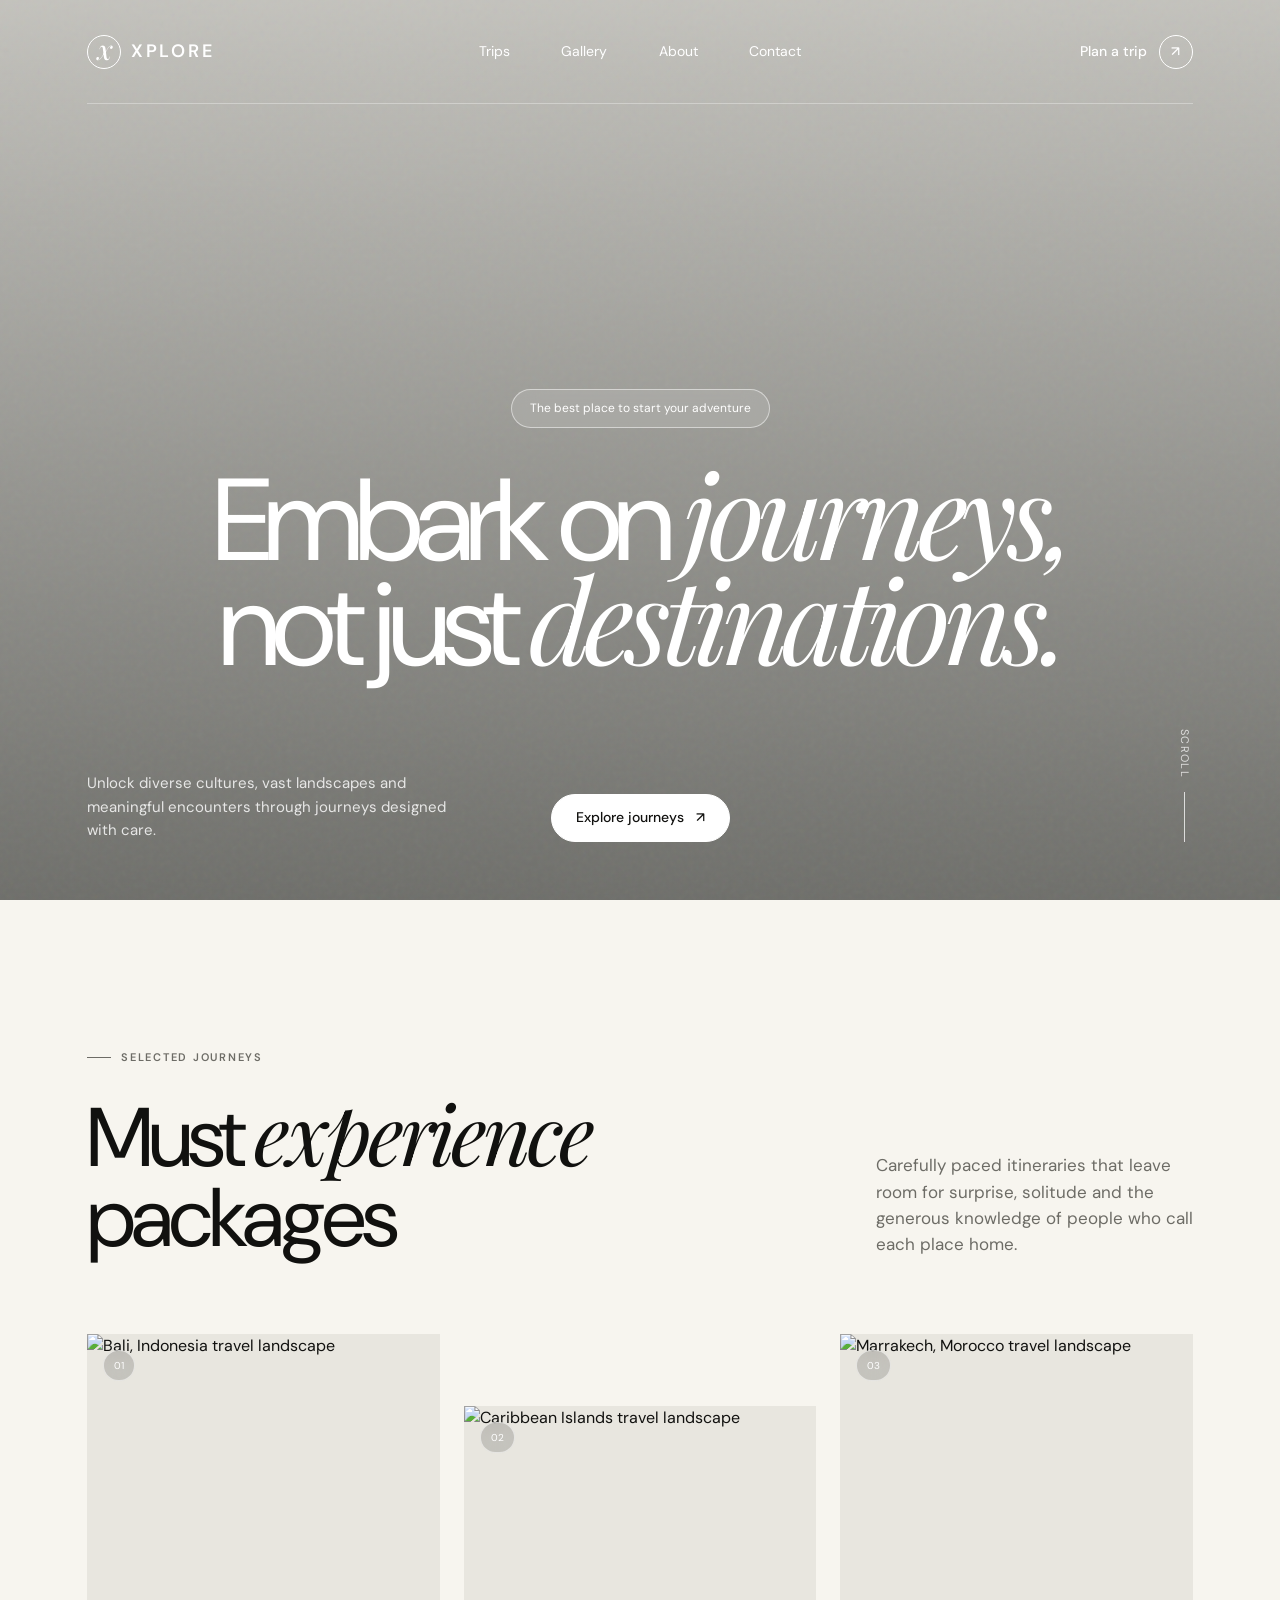
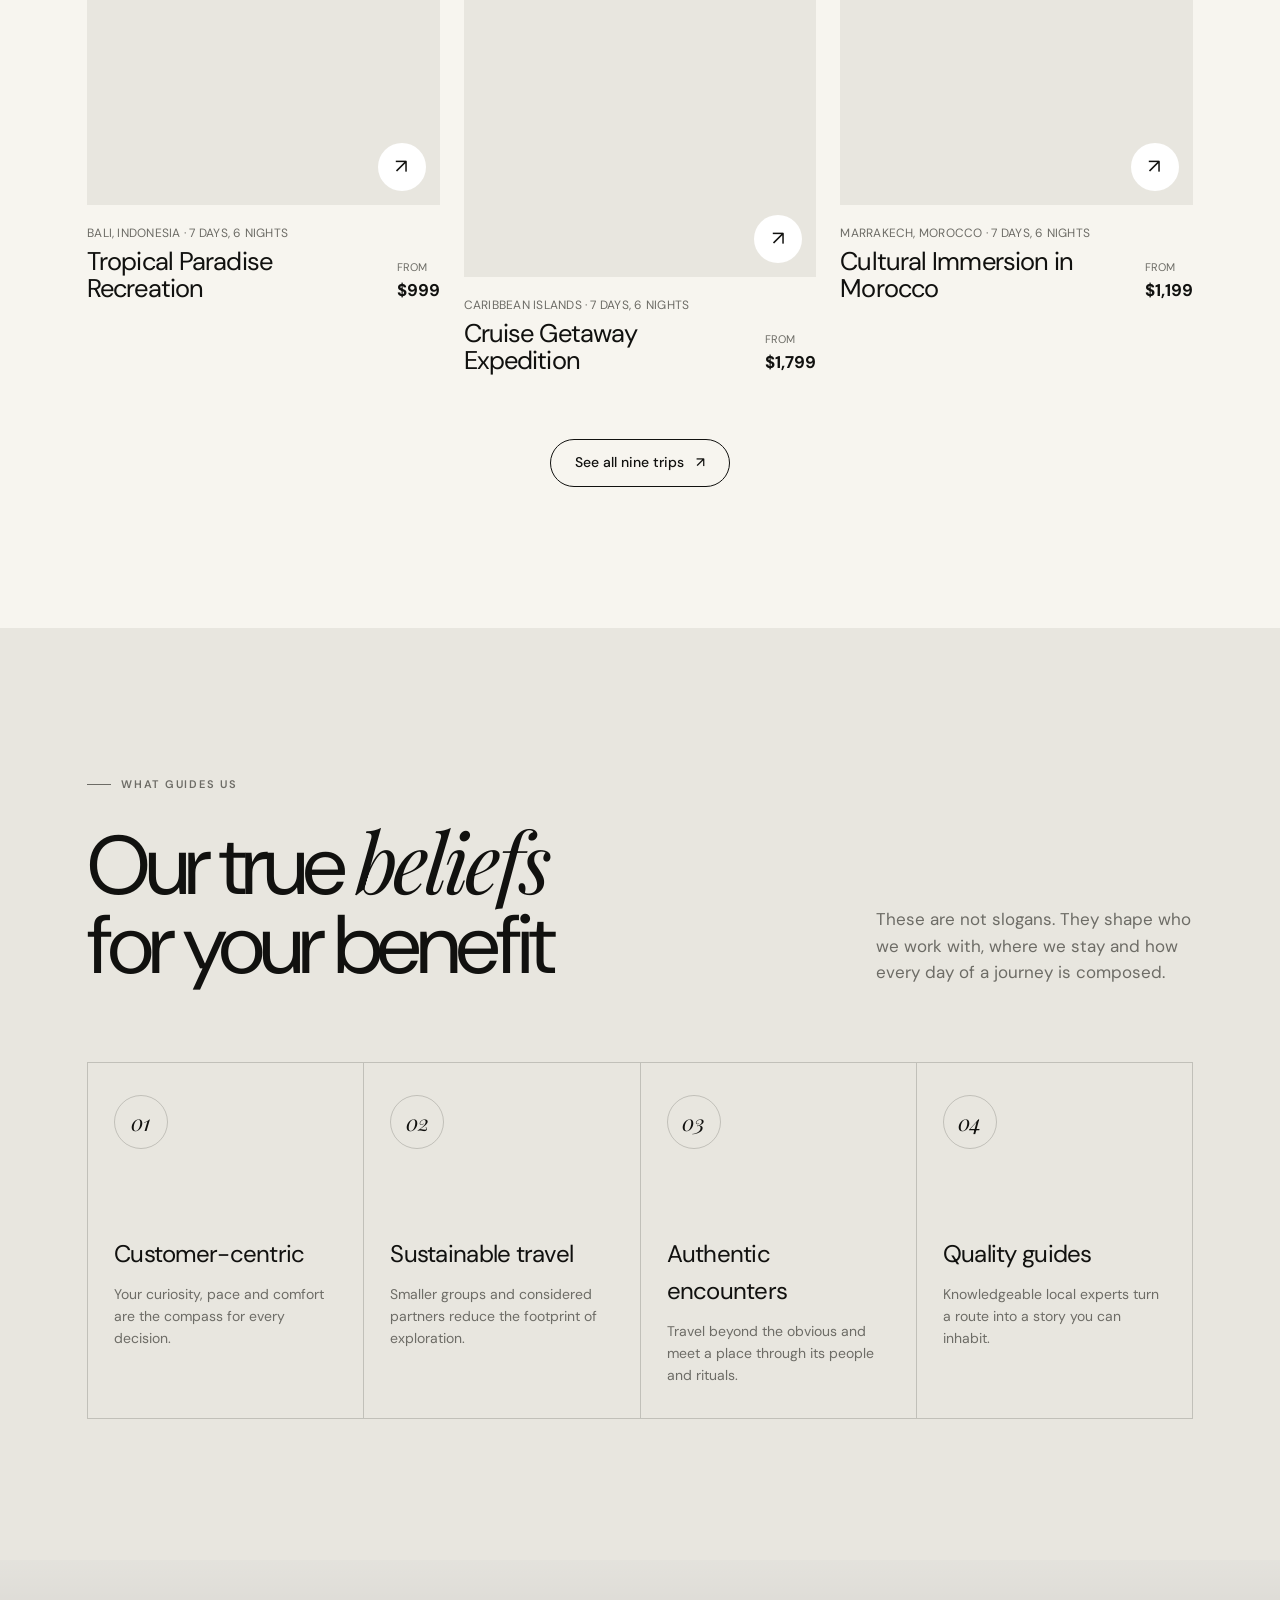
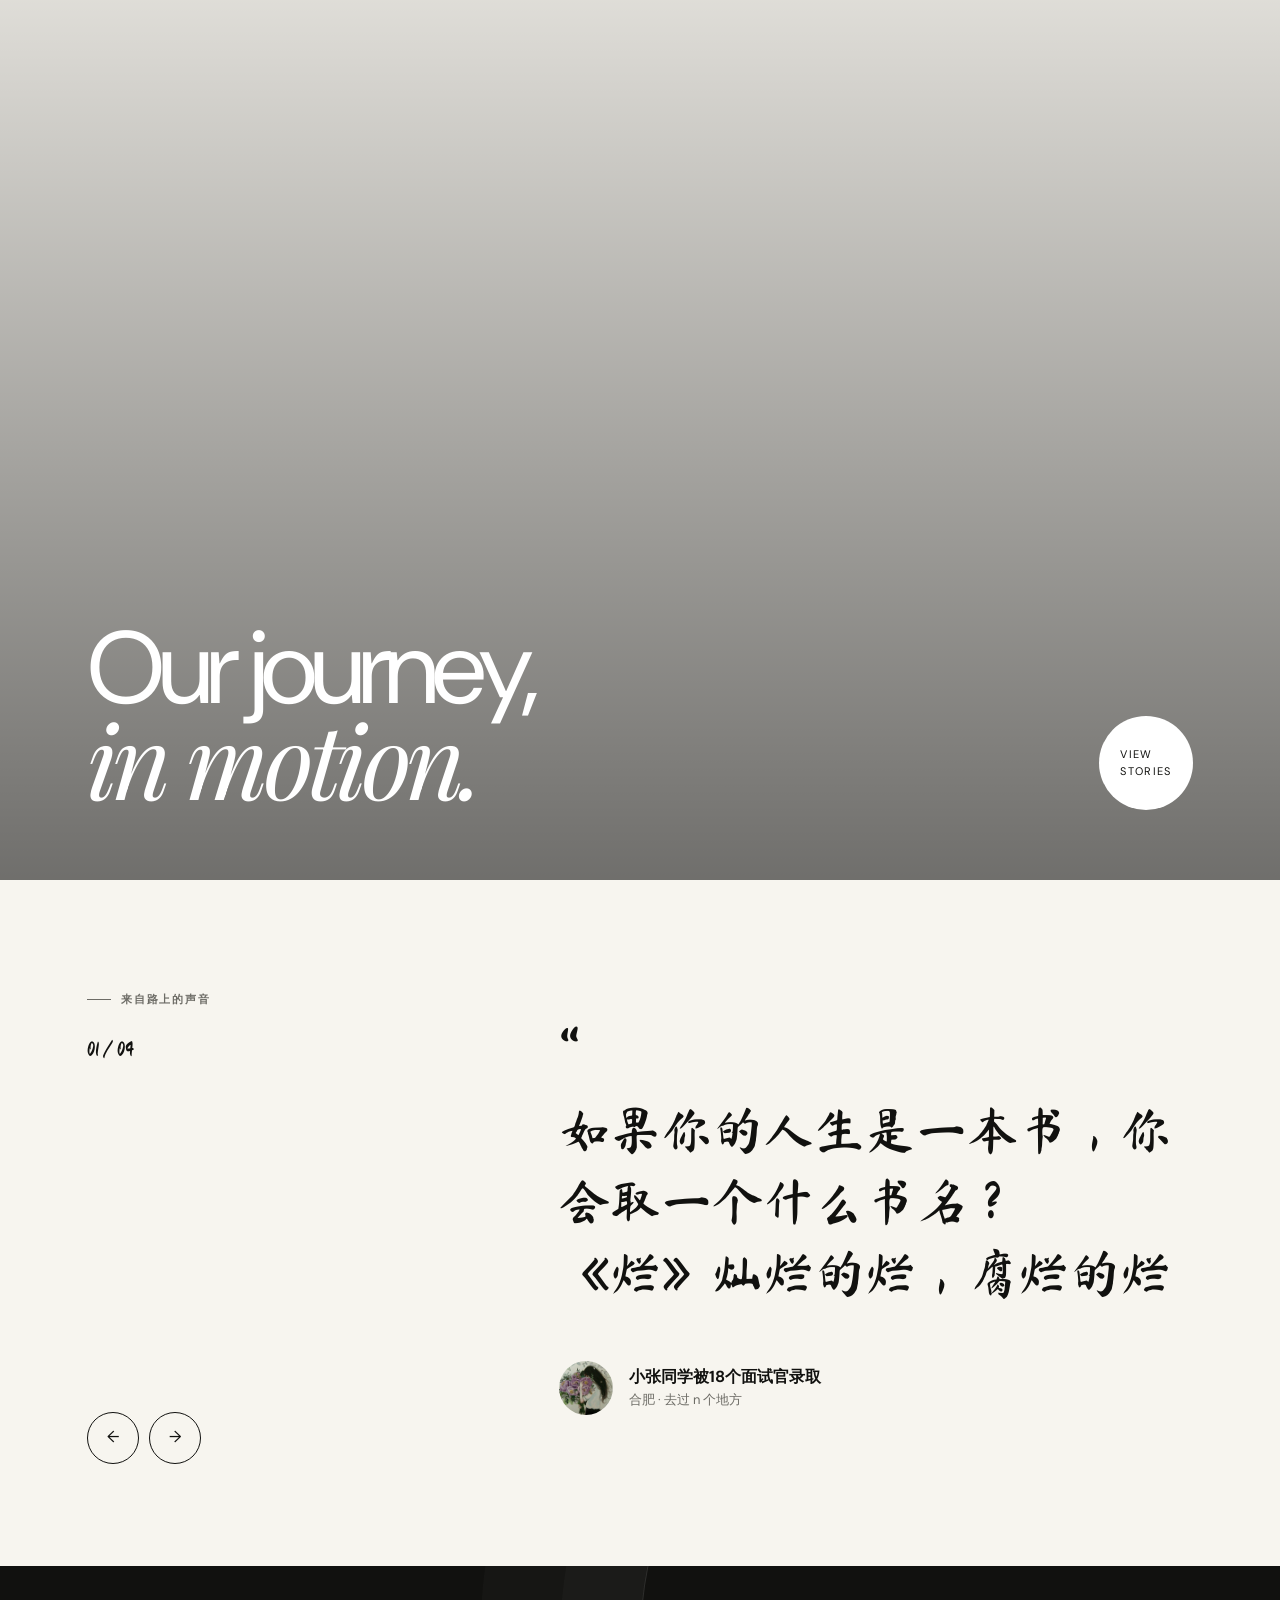
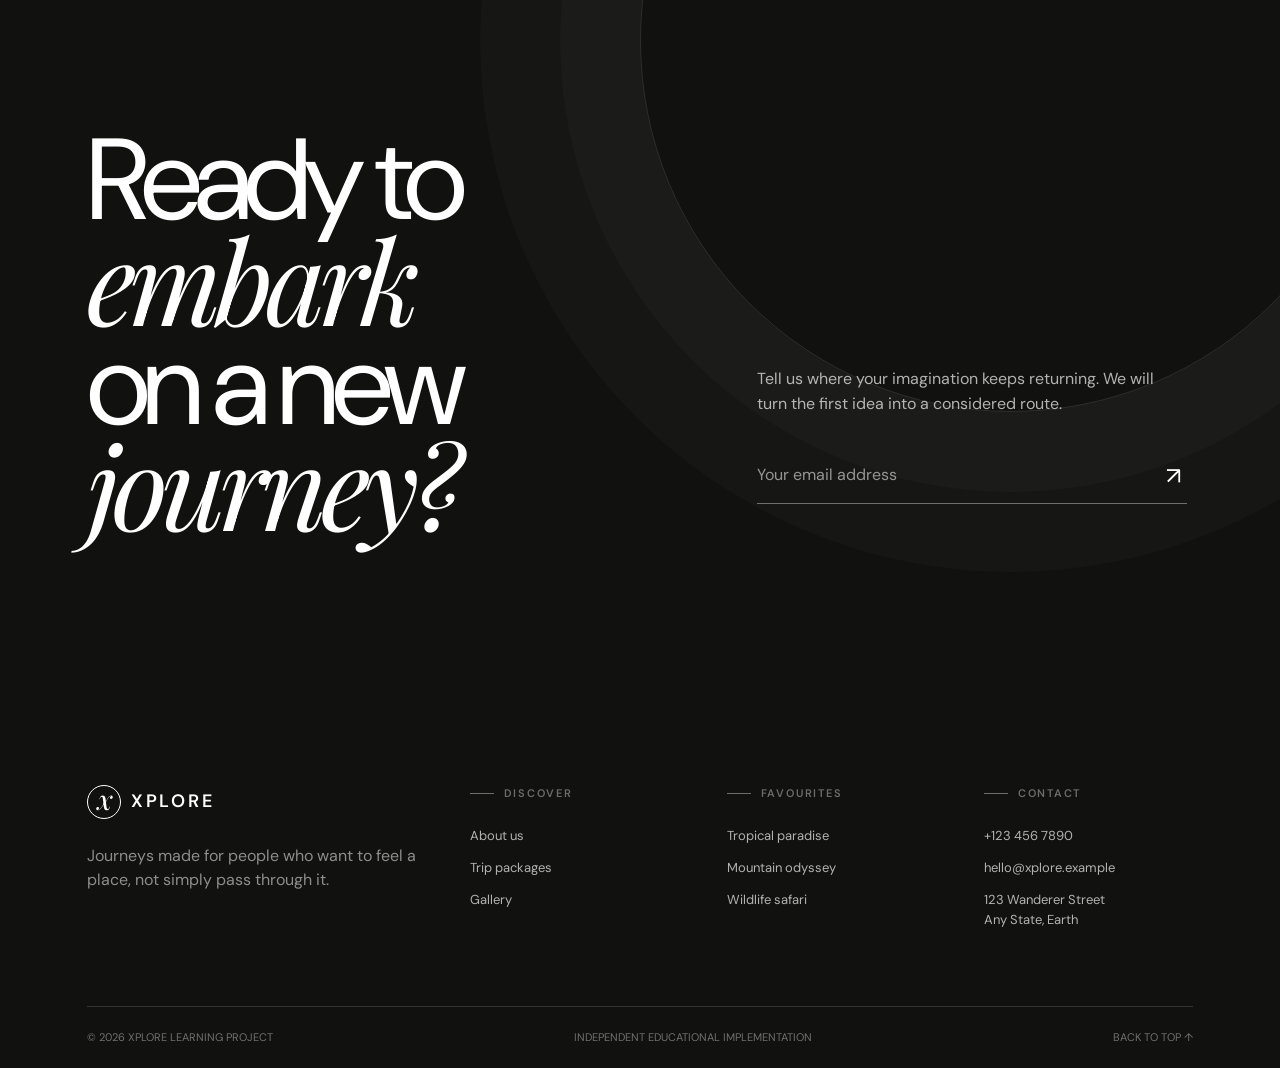
==== commit da1b4cde: "留言加载失败自动重试3次（应对VPN线路抖动）；guestbook.js加版本号" ====
--- a/index.html
+++ b/index.html
@@ -102,7 +102,7 @@
   <site-footer></site-footer>
   <script type="module" src="js/components.js"></script>
   <script type="module" src="js/main.js"></script>
-  <script src="js/guestbook.js" defer></script>
+  <script src="js/guestbook.js?v=2" defer></script>
 </body>
 </html>
 
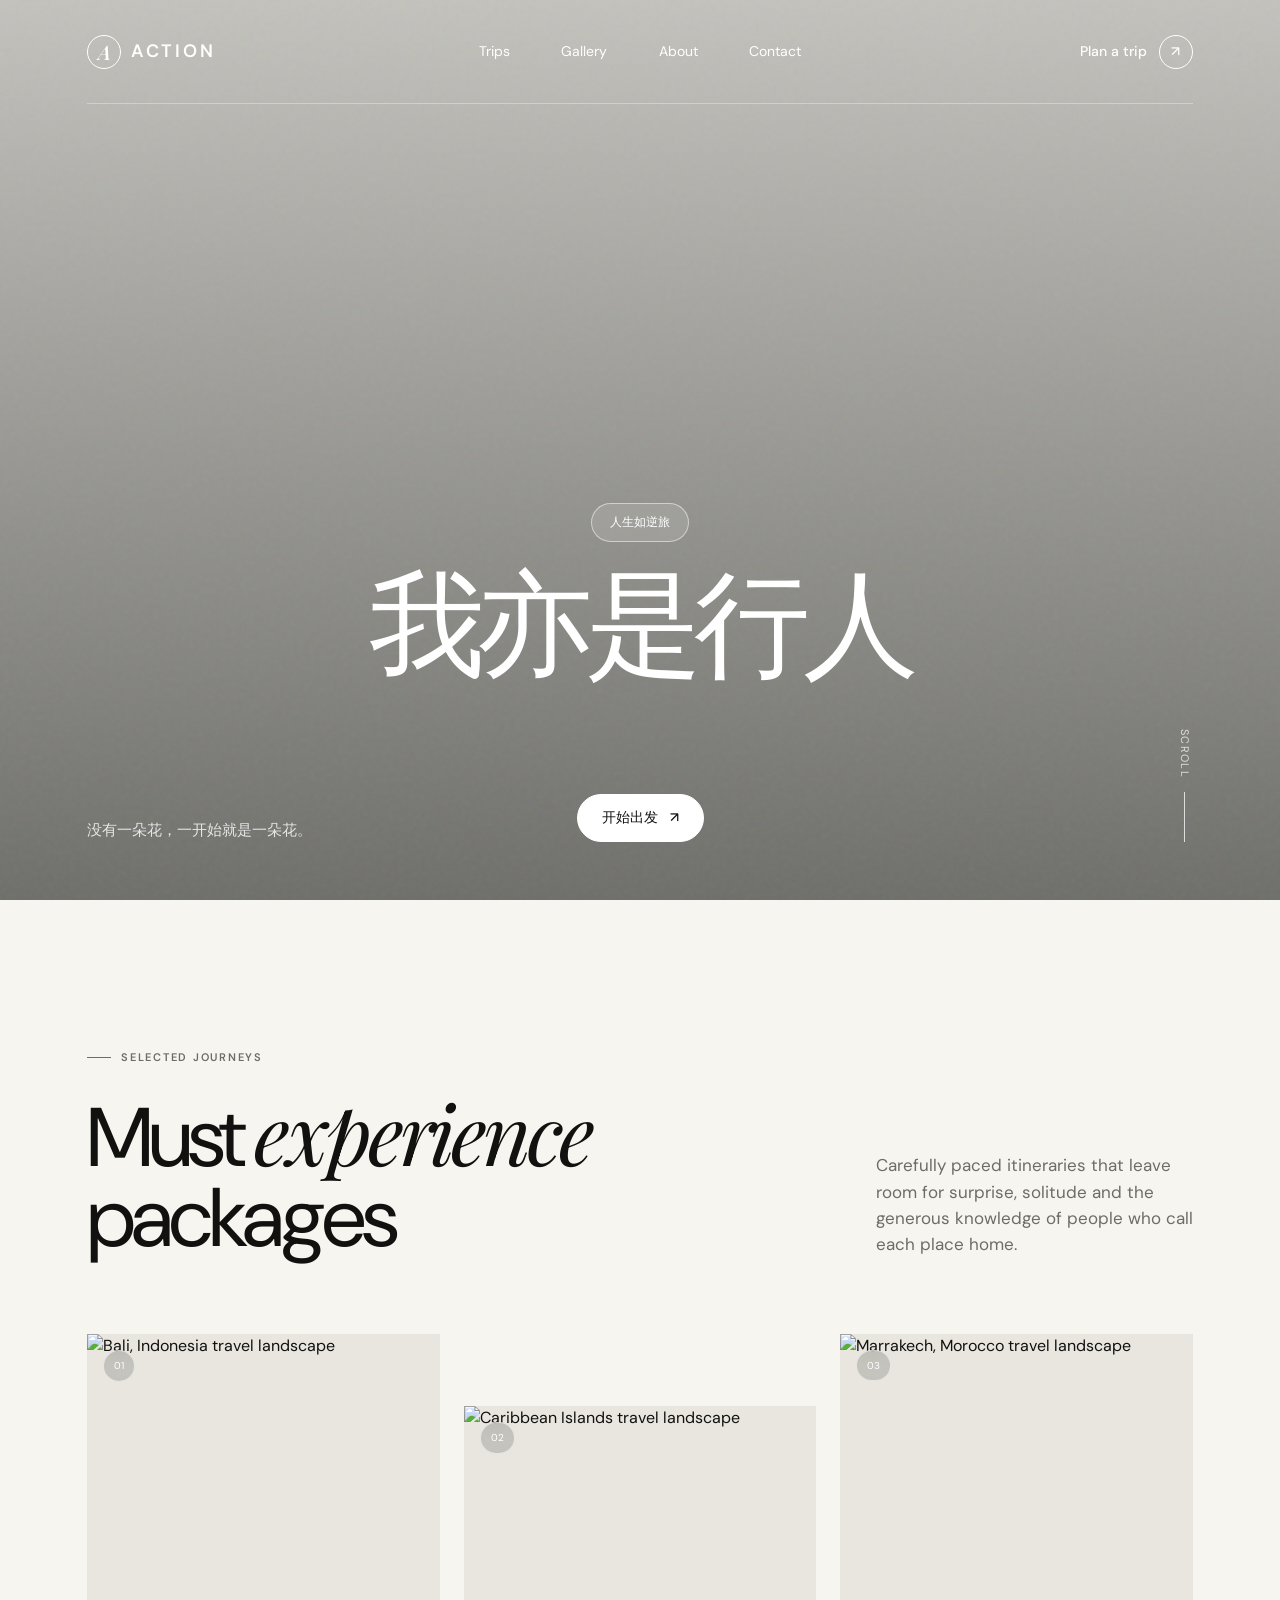
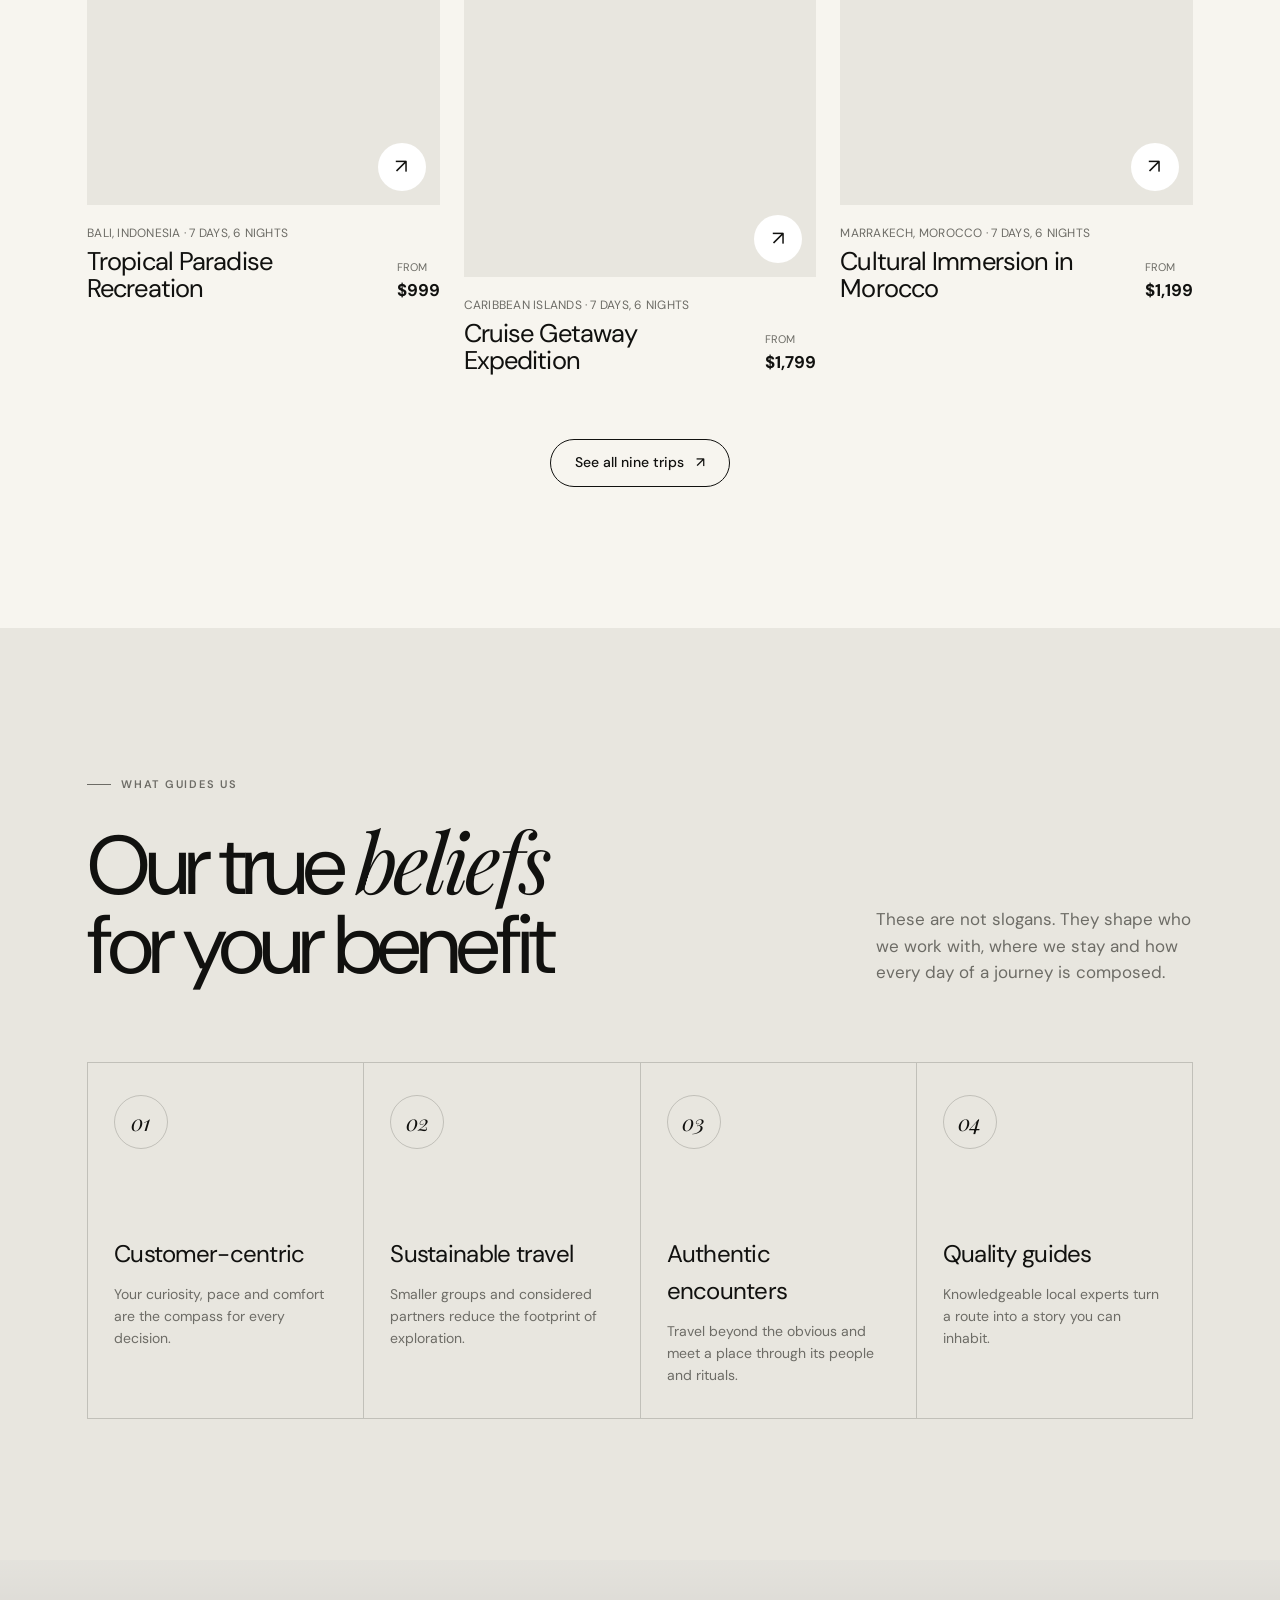
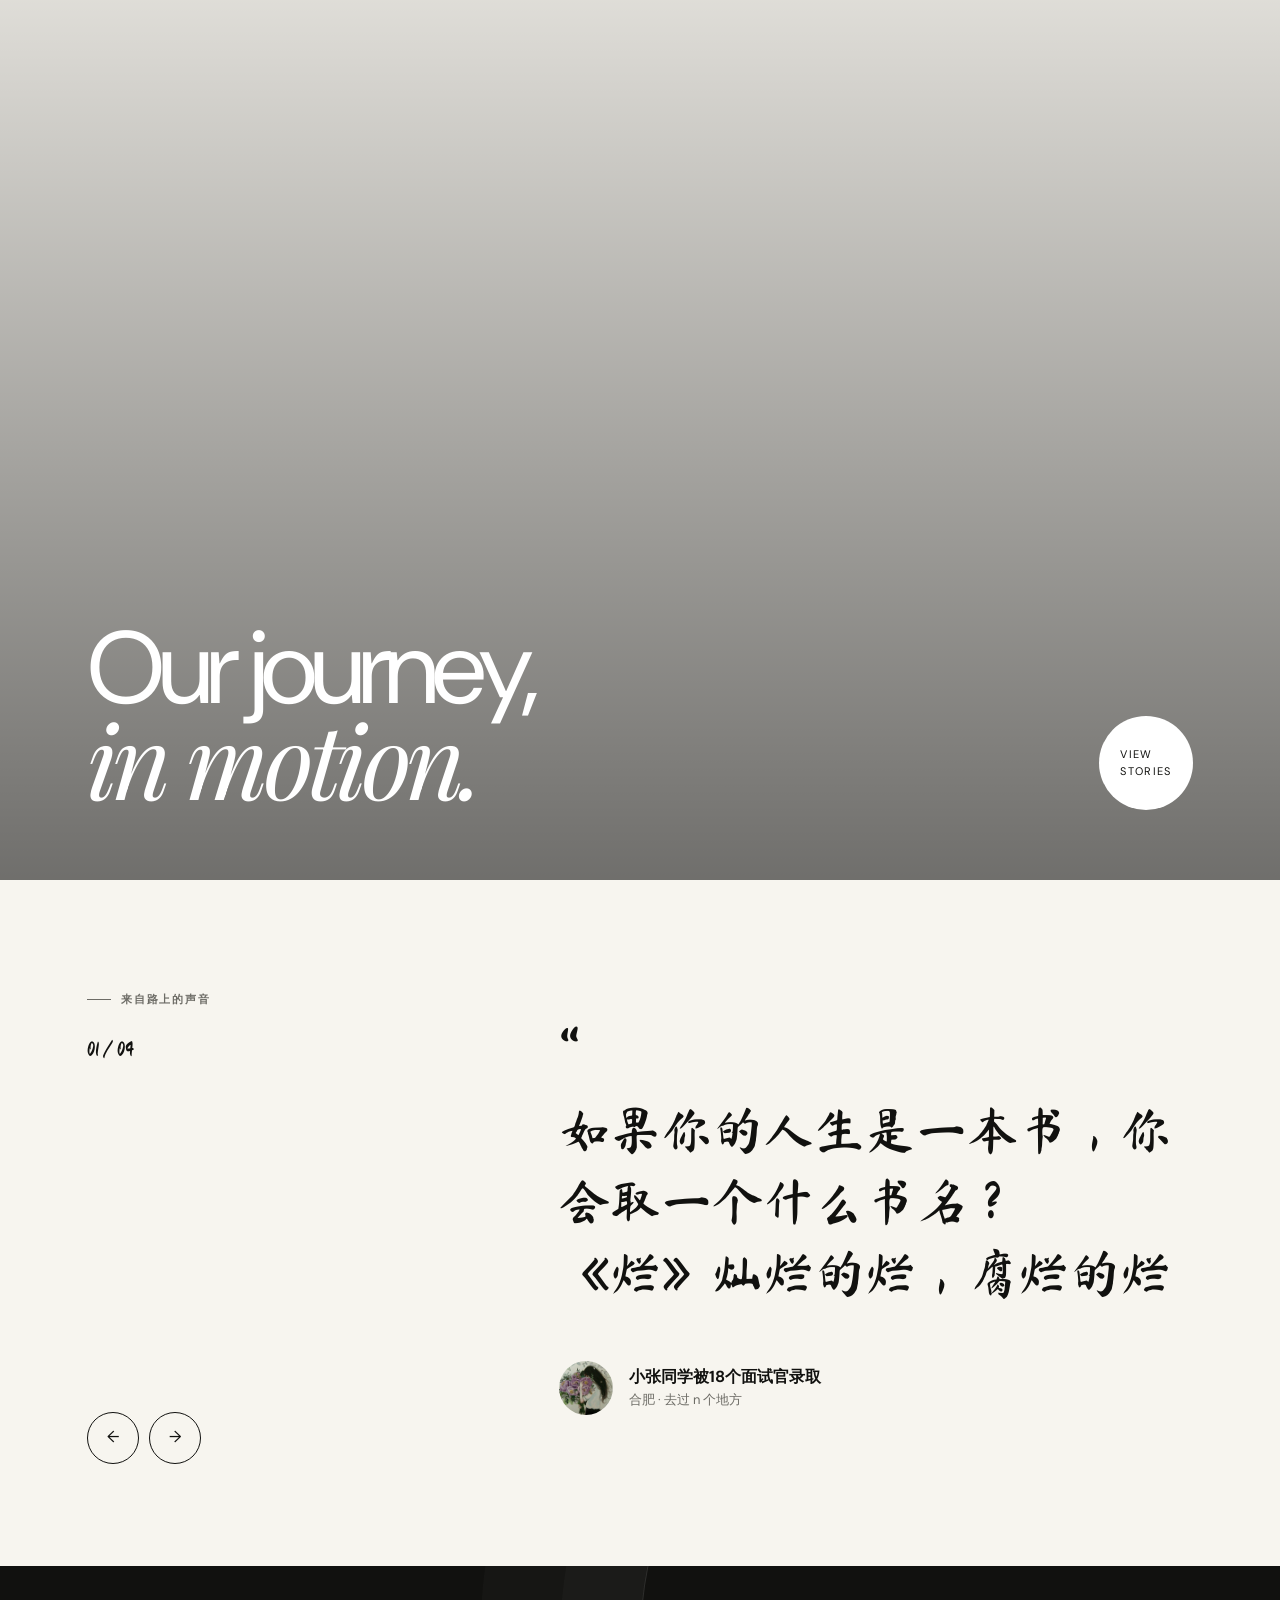
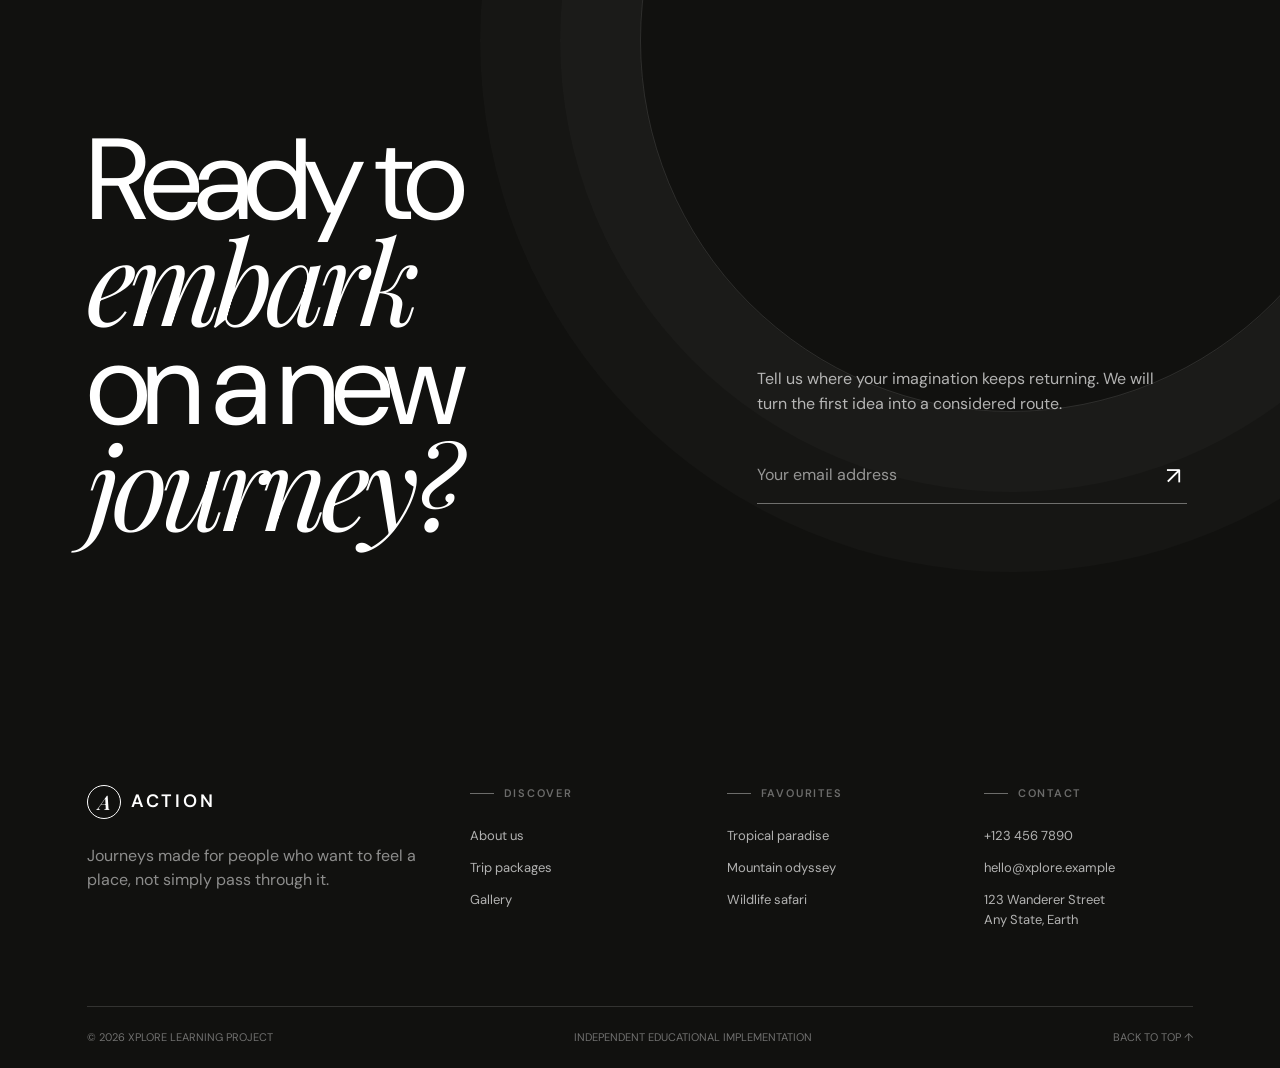
==== commit 7f0e4cf4: "首屏定稿：ACTION品牌+柳叶底图+逆旅行人文案（眉题/标题/副文案/按钮/标签标题）" ====
--- a/index.html
+++ b/index.html
@@ -7,9 +7,9 @@
 <head>
   <meta charset="utf-8">
   <meta name="viewport" content="width=device-width, initial-scale=1">
-  <meta name="description" content="Xplore — immersive, considered journeys shaped by local knowledge.">
-  <title>Xplore — Journeys, not just destinations</title>
-  <link rel="stylesheet" href="css/style.css?v=3">
+  <meta name="description" content="ACTION — 人生如逆旅，我亦是行人。">
+  <title>ACTION — 我亦是行人</title>
+  <link rel="stylesheet" href="css/style.css?v=4">
   <link rel="stylesheet" href="css/responsive.css">
 </head>
 
@@ -20,11 +20,11 @@
     <section class="hero">
       <site-header theme="light"></site-header>
       <div class="hero__inner shell">
-        <p class="hero__label reveal">The best place to start your adventure</p>
-        <h1 class="hero__title reveal"><span>Embark on <em>journeys,</em></span><span>not just <em>destinations.</em></span></h1>
+        <p class="hero__label reveal">人生如逆旅</p>
+        <h1 class="hero__title reveal"><span>我亦是行人</span></h1>
         <div class="hero__bottom reveal">
-          <p class="hero__copy">Unlock diverse cultures, vast landscapes and meaningful encounters through journeys designed with care.</p>
-          <a class="pill pill--light" href="packages.html">Explore journeys <span>↗</span></a>
+          <p class="hero__copy">没有一朵花，一开始就是一朵花。</p>
+          <a class="pill pill--light" href="packages.html">开始出发 <span>↗</span></a>
           <a class="hero__scroll" href="#packages">Scroll</a>
         </div>
       </div>
@@ -100,7 +100,7 @@
     </section>
   </main>
   <site-footer></site-footer>
-  <script type="module" src="js/components.js"></script>
+  <script type="module" src="js/components.js?v=2"></script>
   <script type="module" src="js/main.js"></script>
   <script src="js/guestbook.js?v=2" defer></script>
 </body>
--- a/css/style.css
+++ b/css/style.css
@@ -78,7 +78,7 @@
 .menu-toggle span:not(.sr-only) { display: block; width: 24px; height: 1px; margin-block: 6px; background: currentColor; }
 
 /* Home hero */
-.hero { position: relative; min-height: 100svh; color: var(--white); background: linear-gradient(180deg, rgba(11,13,10,.22), rgba(11,13,10,.58)), url('https://images.unsplash.com/photo-1500530855697-b586d89ba3ee?auto=format&fit=crop&w=2200&q=88') center 56% / cover; isolation: isolate; }
+.hero { position: relative; min-height: 100svh; color: var(--white); background: linear-gradient(180deg, rgba(11,13,10,.22), rgba(11,13,10,.58)), url('../images/hero-b.webp') center 56% / cover; isolation: isolate; }
 .hero::after { position: absolute; inset: 0; z-index: -1; opacity: .2; background-image: url("data:image/svg+xml,%3Csvg viewBox='0 0 180 180' xmlns='http://www.w3.org/2000/svg'%3E%3Cfilter id='n'%3E%3CfeTurbulence type='fractalNoise' baseFrequency='.9' numOctaves='4' stitchTiles='stitch'/%3E%3C/filter%3E%3Crect width='100%25' height='100%25' filter='url(%23n)' opacity='.26'/%3E%3C/svg%3E"); content: ""; pointer-events: none; }
 .hero__inner { display: flex; flex-direction: column; justify-content: flex-end; min-height: 100svh; padding-top: 150px; padding-bottom: 58px; }
 .hero__title { max-width: 1280px; margin: 0; font-size: clamp(68px, 9.1vw, 138px); line-height: .82; letter-spacing: -.065em; text-align: center; }
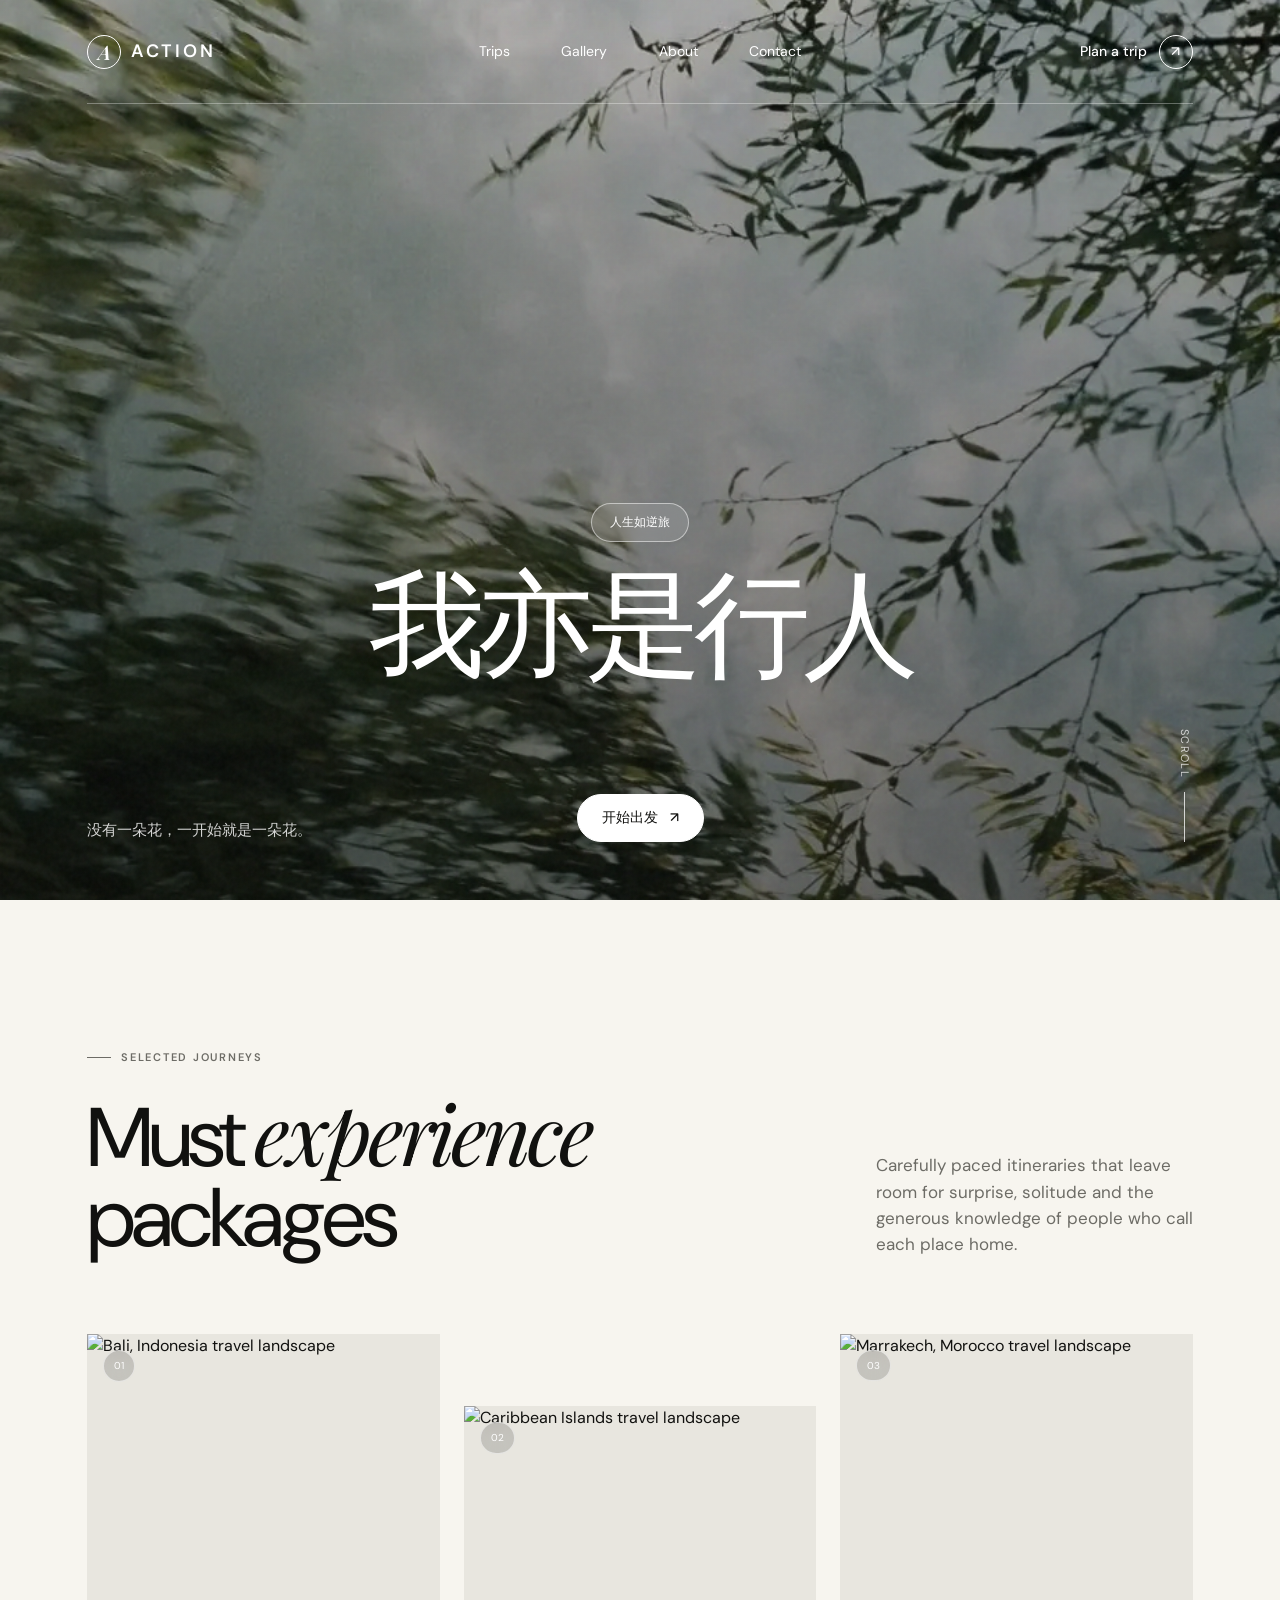
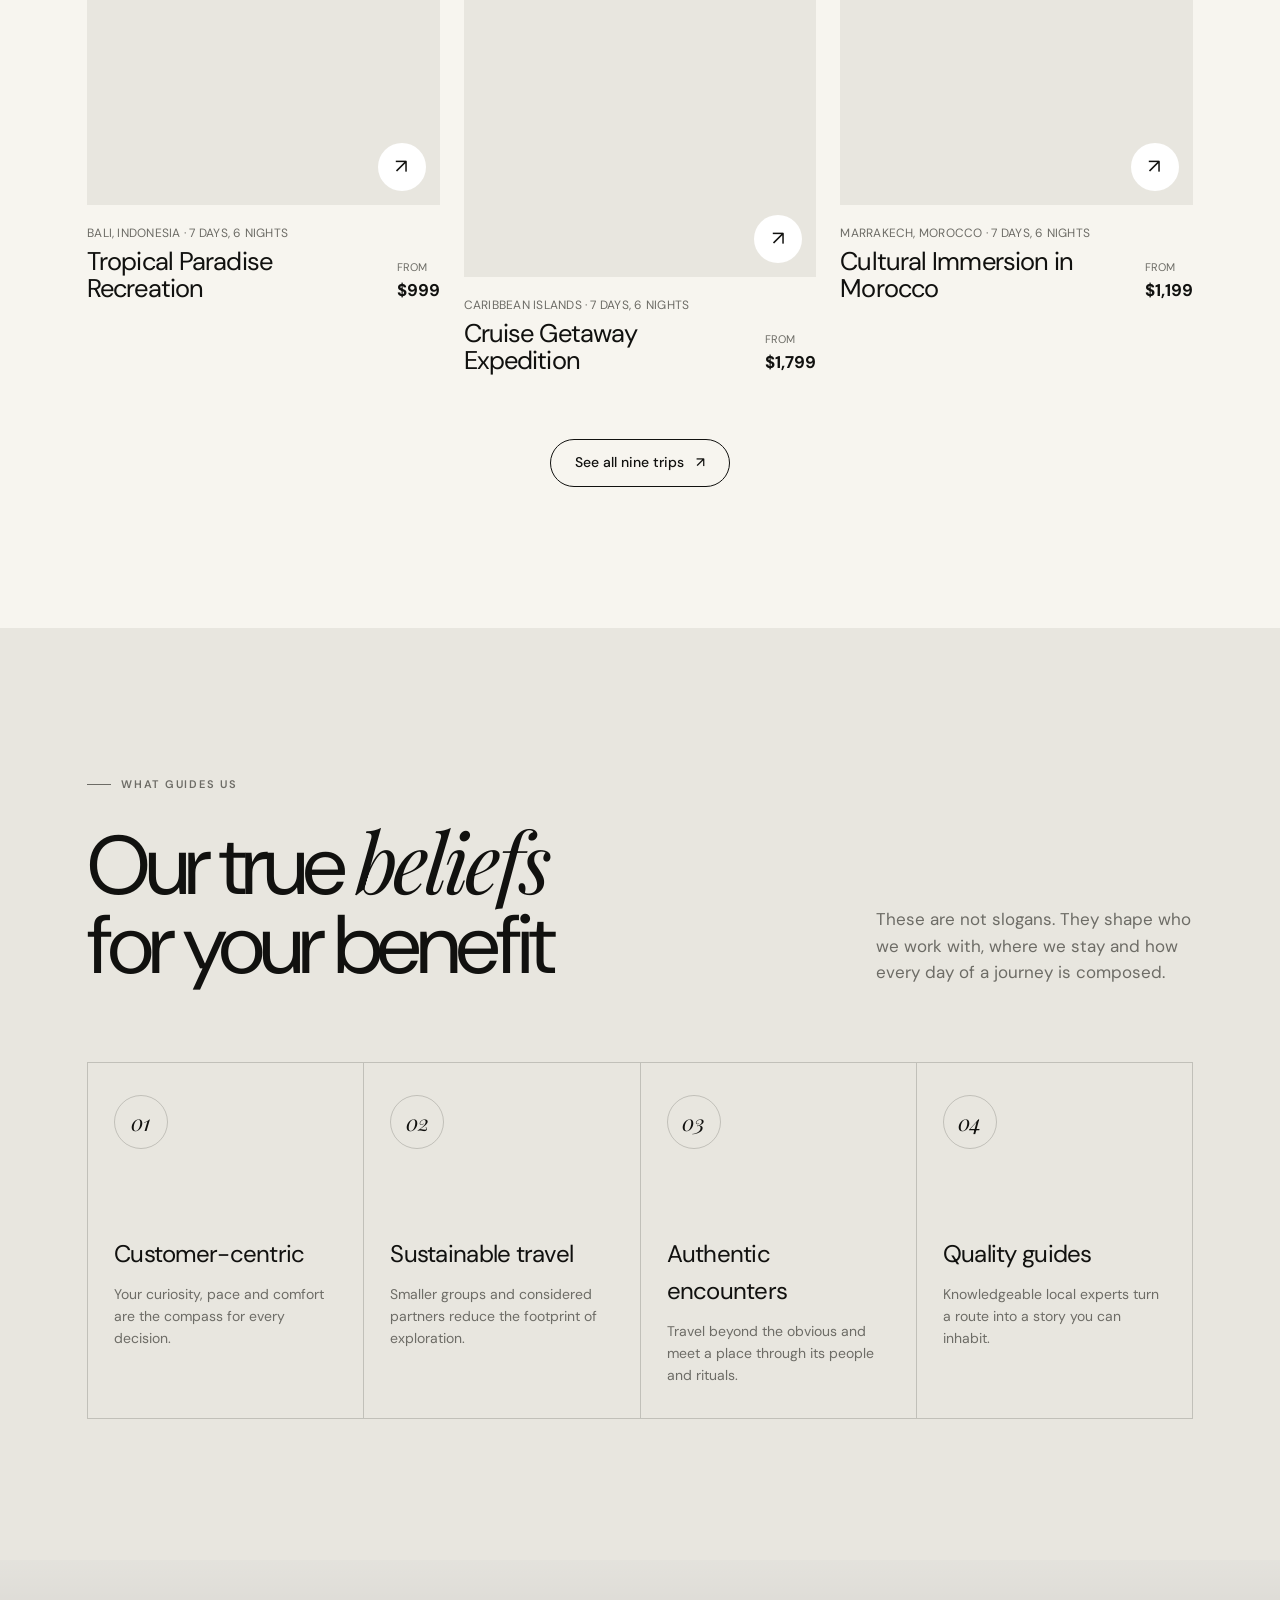
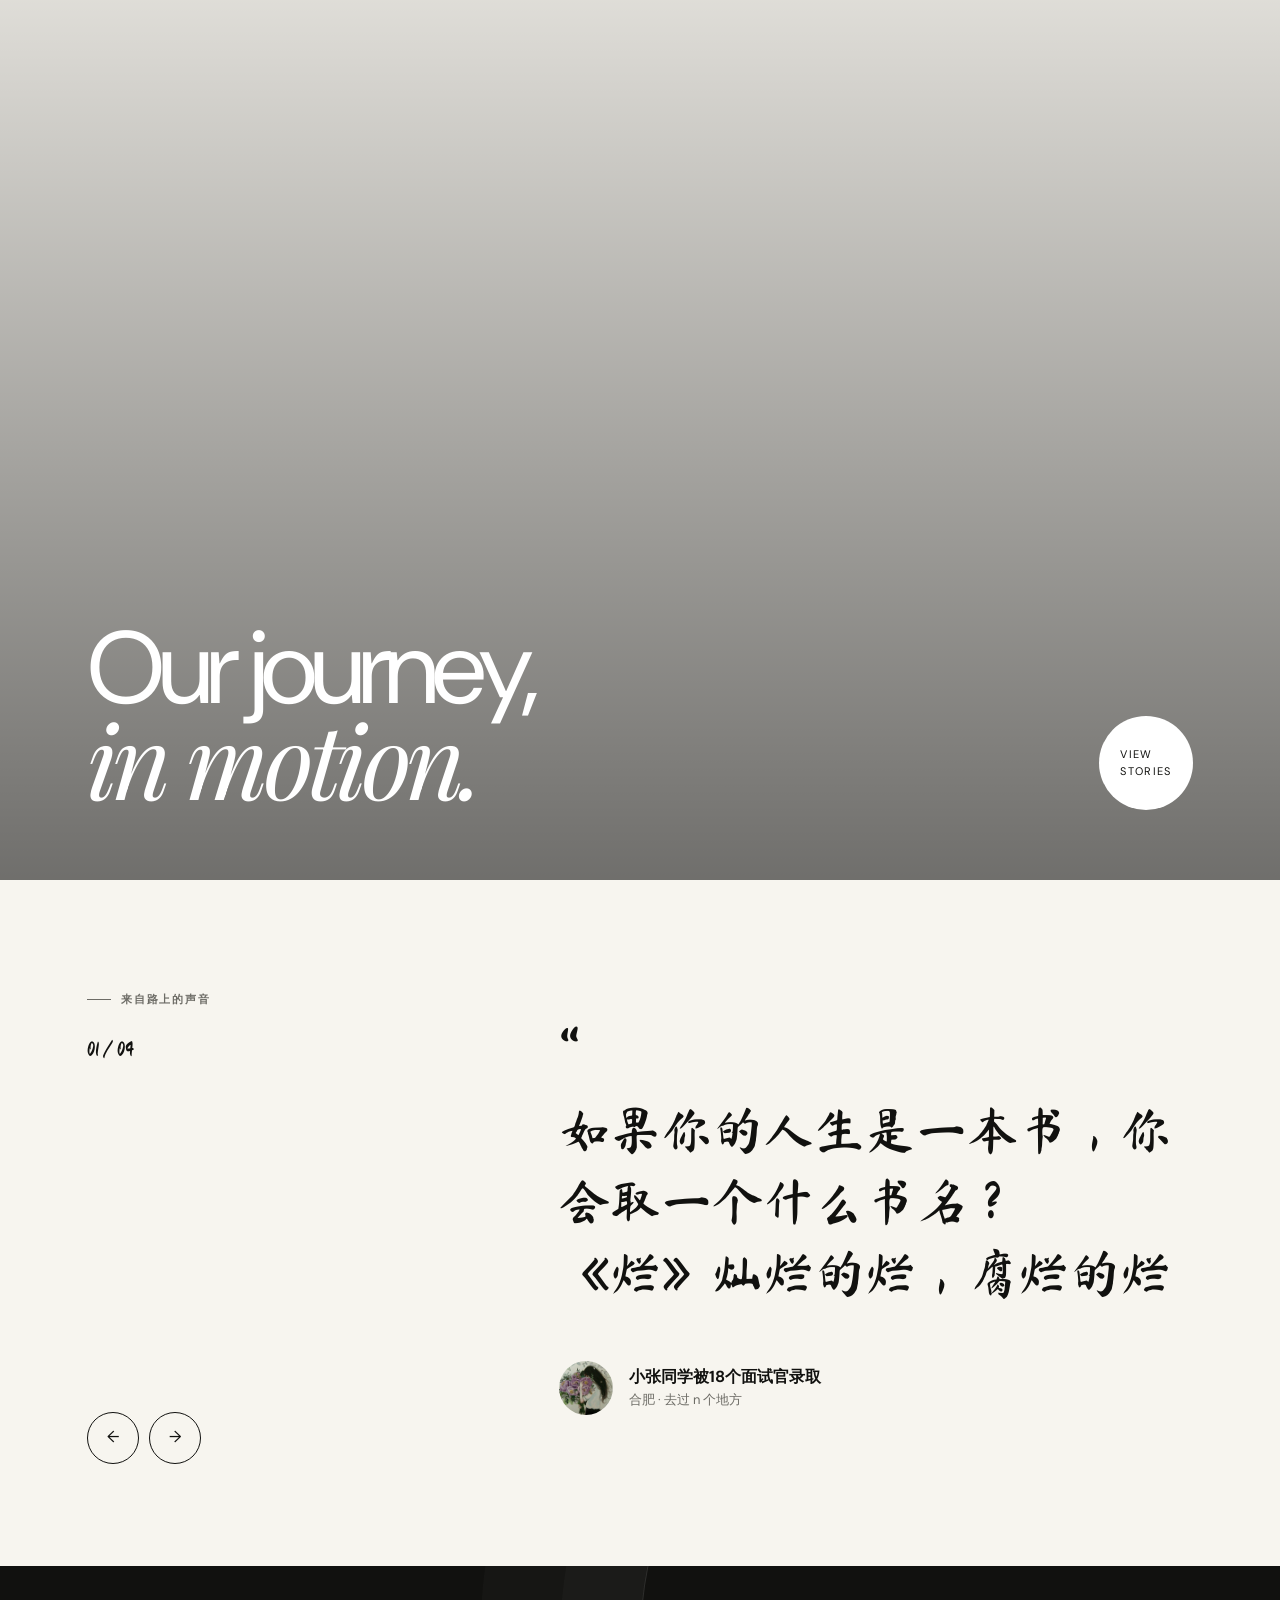
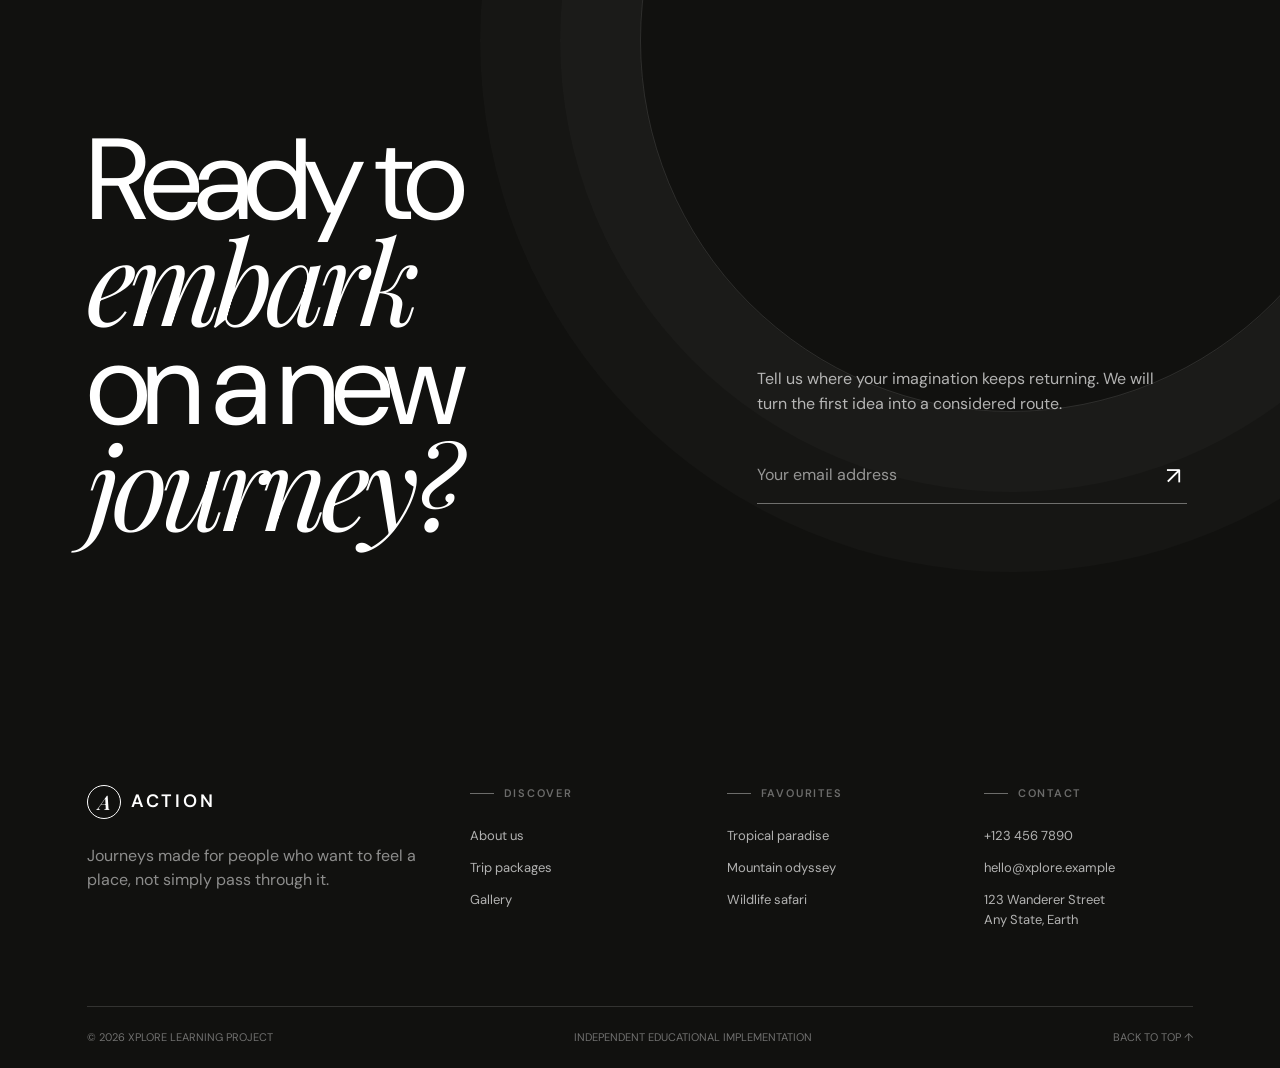
==== commit 19762389: "修首屏底图：图片改为内嵌进CSS（原上传把图片存成了文本，导致不显示）" ====
--- a/index.html
+++ b/index.html
@@ -9,7 +9,7 @@
   <meta name="viewport" content="width=device-width, initial-scale=1">
   <meta name="description" content="ACTION — 人生如逆旅，我亦是行人。">
   <title>ACTION — 我亦是行人</title>
-  <link rel="stylesheet" href="css/style.css?v=4">
+  <link rel="stylesheet" href="css/style.css?v=5">
   <link rel="stylesheet" href="css/responsive.css">
 </head>
 
--- a/css/style.css
+++ b/css/style.css
@@ -78,7 +78,7 @@
 .menu-toggle span:not(.sr-only) { display: block; width: 24px; height: 1px; margin-block: 6px; background: currentColor; }
 
 /* Home hero */
-.hero { position: relative; min-height: 100svh; color: var(--white); background: linear-gradient(180deg, rgba(11,13,10,.22), rgba(11,13,10,.58)), url('../images/hero-b.webp') center 56% / cover; isolation: isolate; }
+.hero { position: relative; min-height: 100svh; color: var(--white); background: linear-gradient(180deg, rgba(11,13,10,.22), rgba(11,13,10,.58)), url("[data-uri]") center 56% / cover; isolation: isolate; }
 .hero::after { position: absolute; inset: 0; z-index: -1; opacity: .2; background-image: url("data:image/svg+xml,%3Csvg viewBox='0 0 180 180' xmlns='http://www.w3.org/2000/svg'%3E%3Cfilter id='n'%3E%3CfeTurbulence type='fractalNoise' baseFrequency='.9' numOctaves='4' stitchTiles='stitch'/%3E%3C/filter%3E%3Crect width='100%25' height='100%25' filter='url(%23n)' opacity='.26'/%3E%3C/svg%3E"); content: ""; pointer-events: none; }
 .hero__inner { display: flex; flex-direction: column; justify-content: flex-end; min-height: 100svh; padding-top: 150px; padding-bottom: 58px; }
 .hero__title { max-width: 1280px; margin: 0; font-size: clamp(68px, 9.1vw, 138px); line-height: .82; letter-spacing: -.065em; text-align: center; }
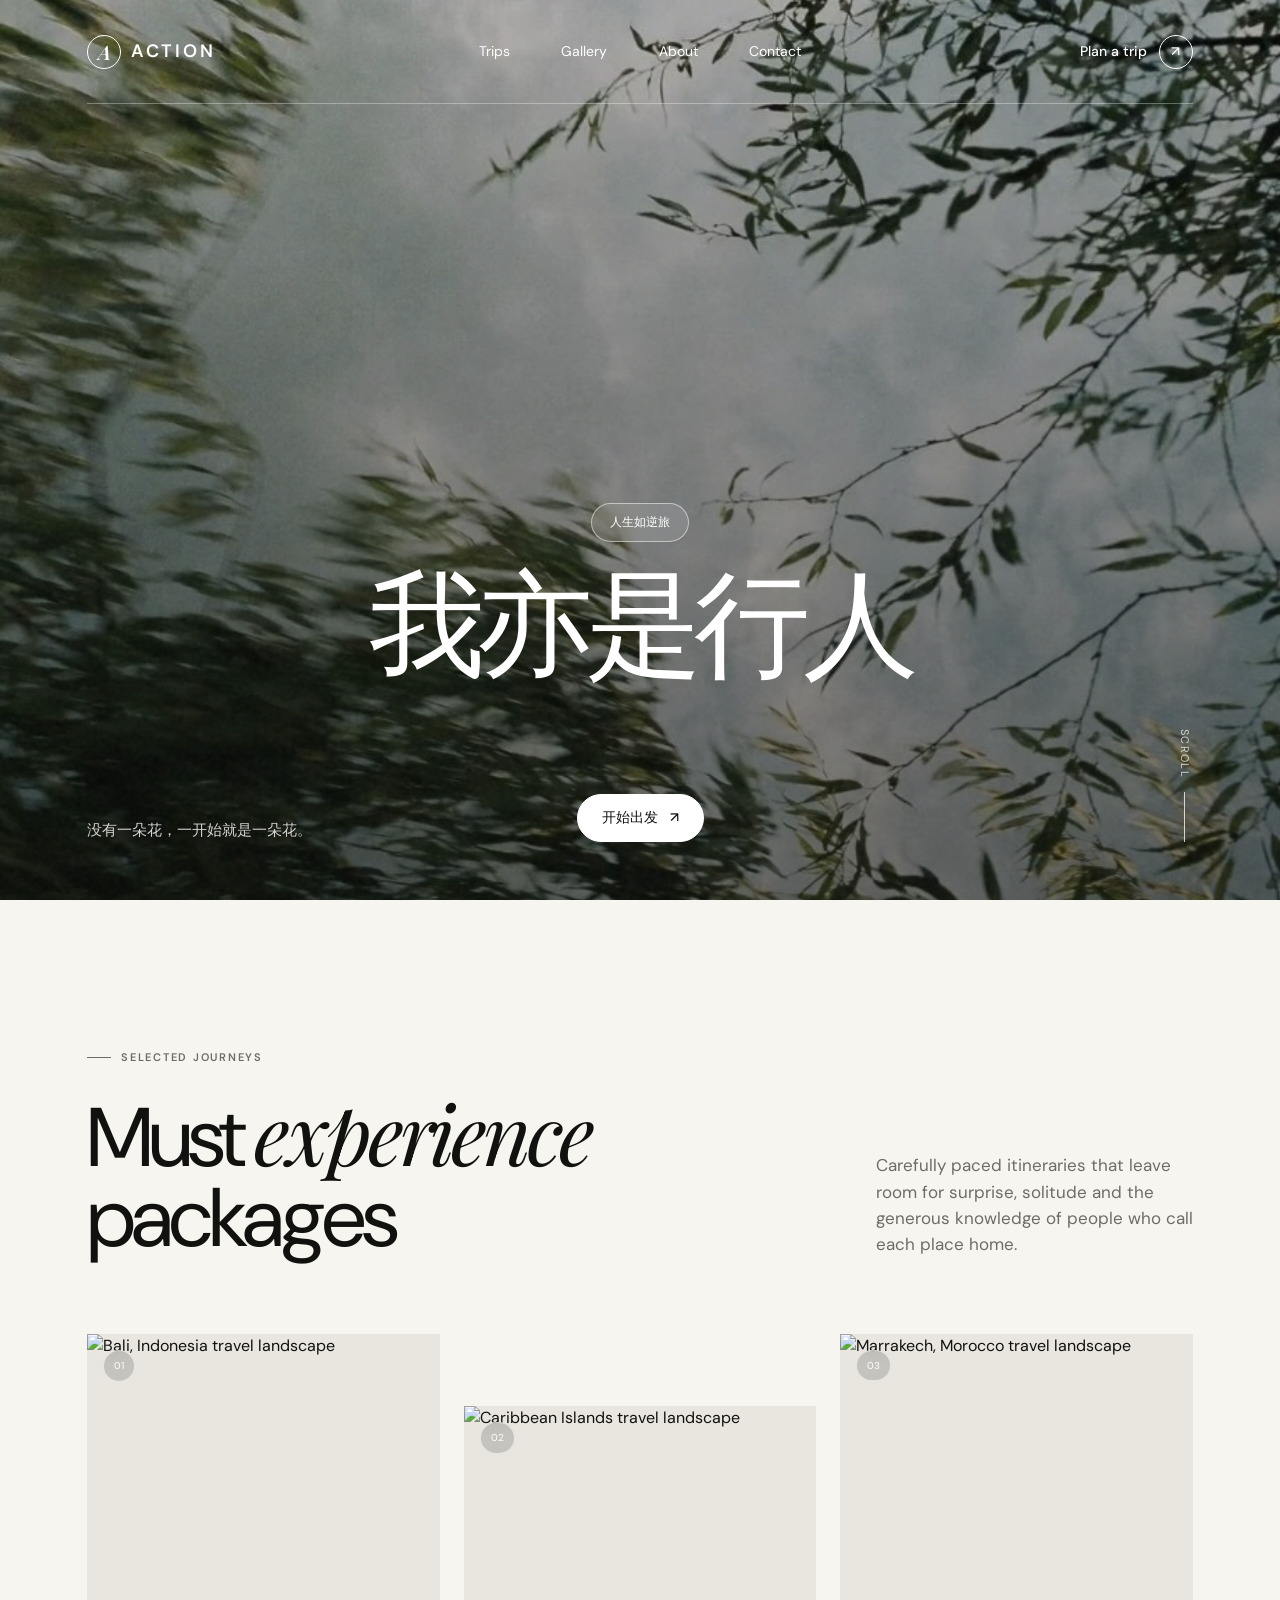
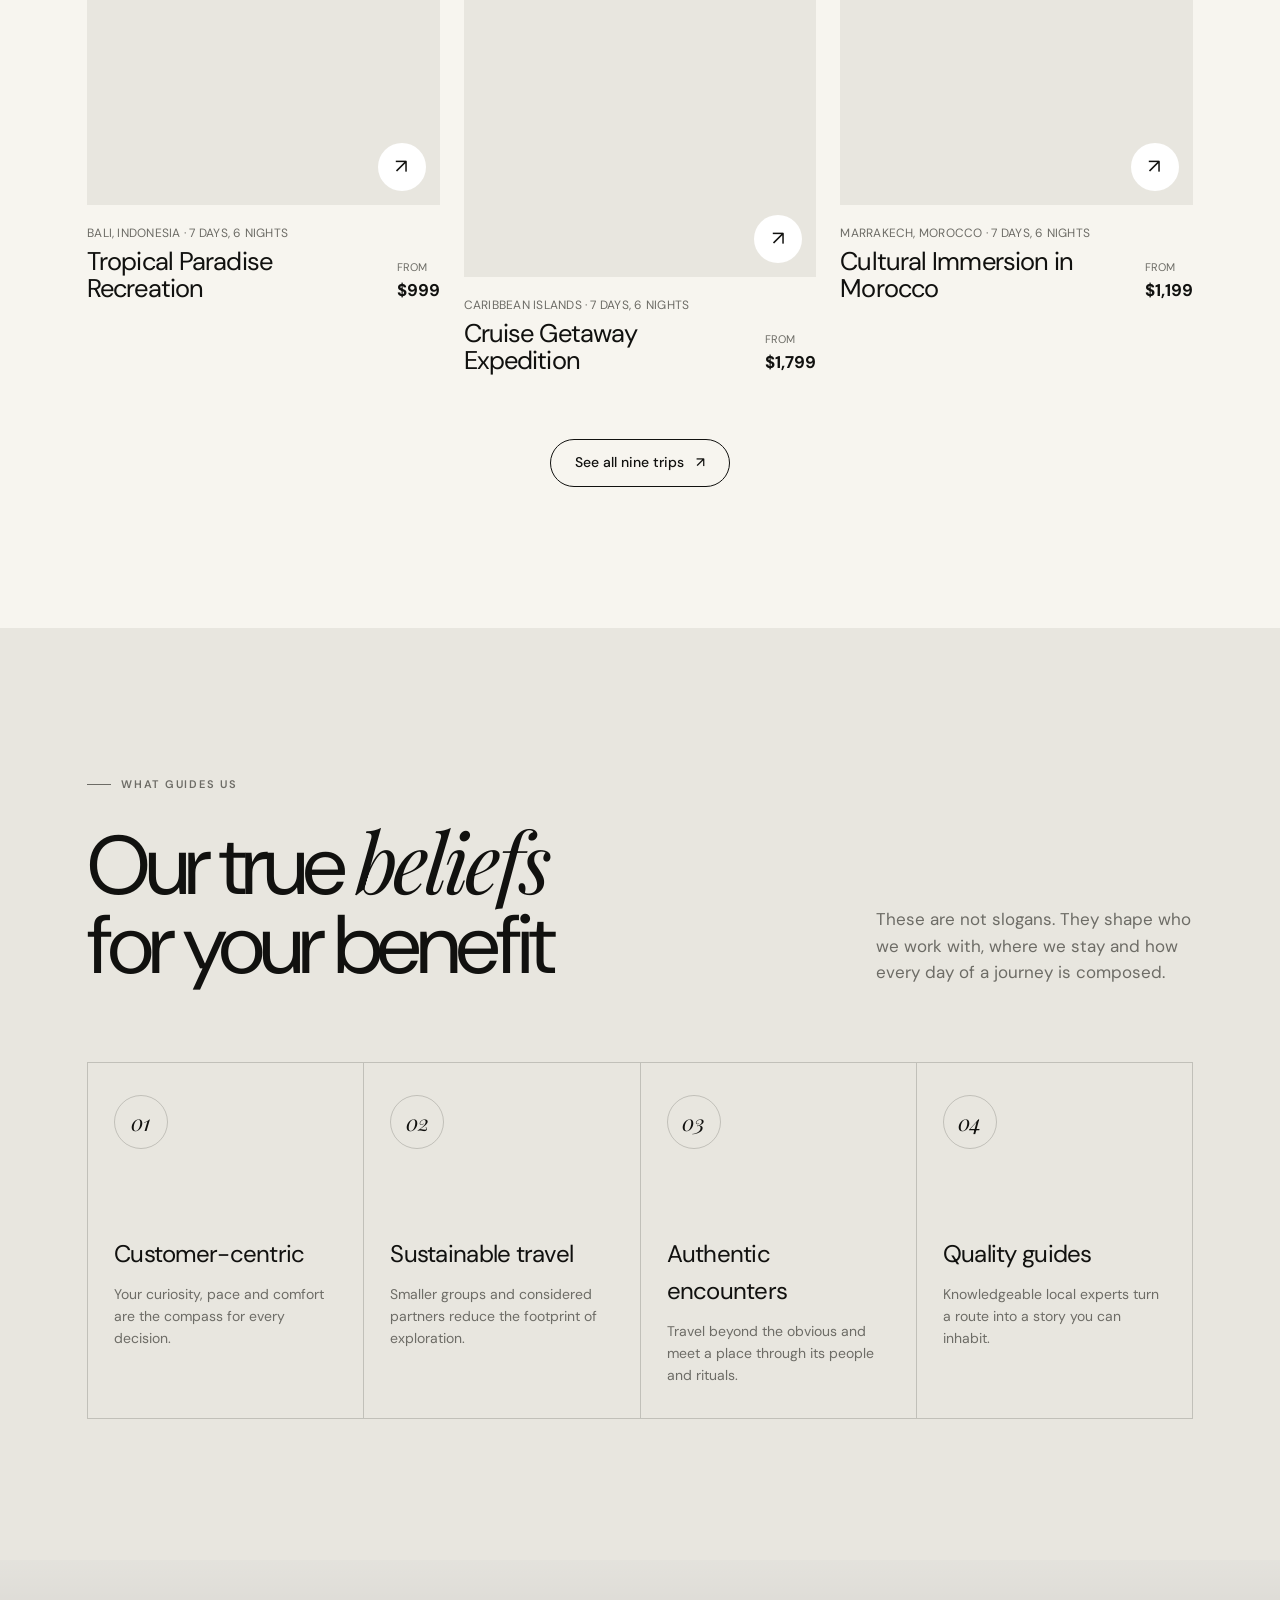
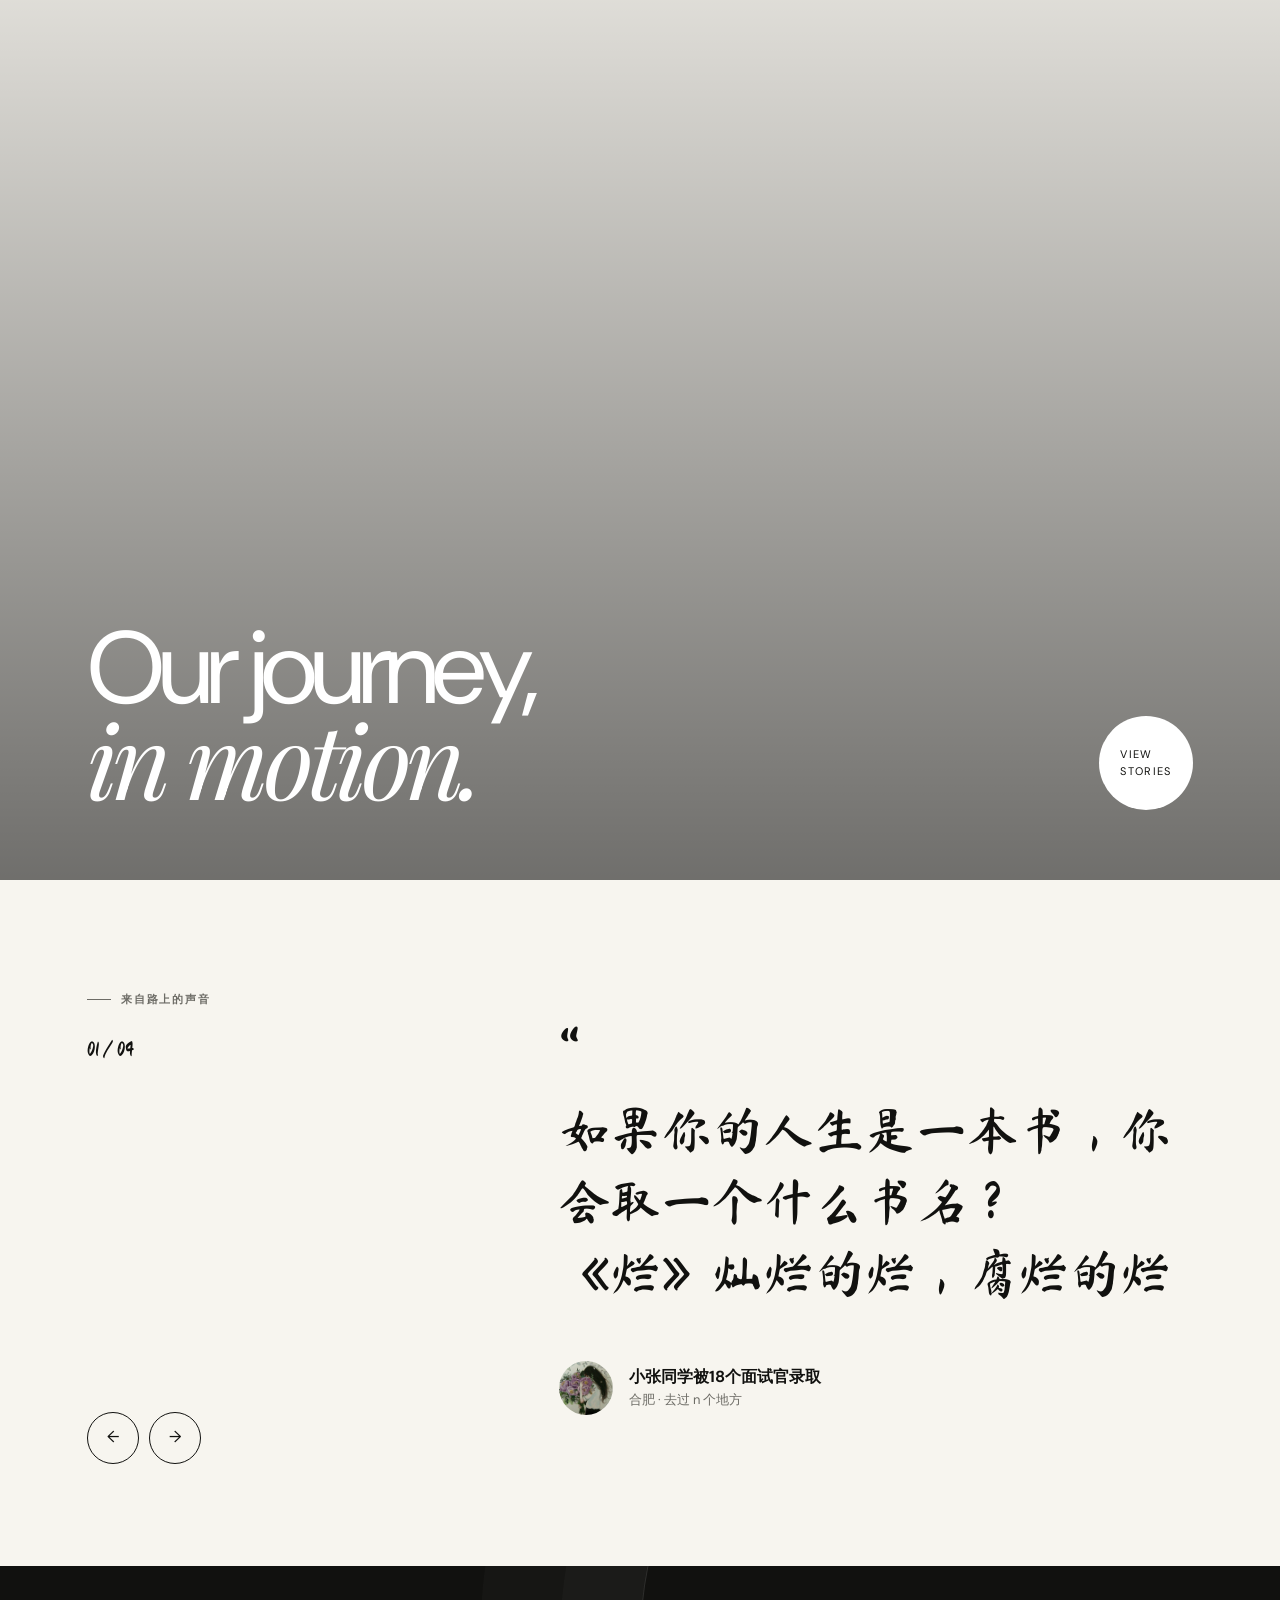
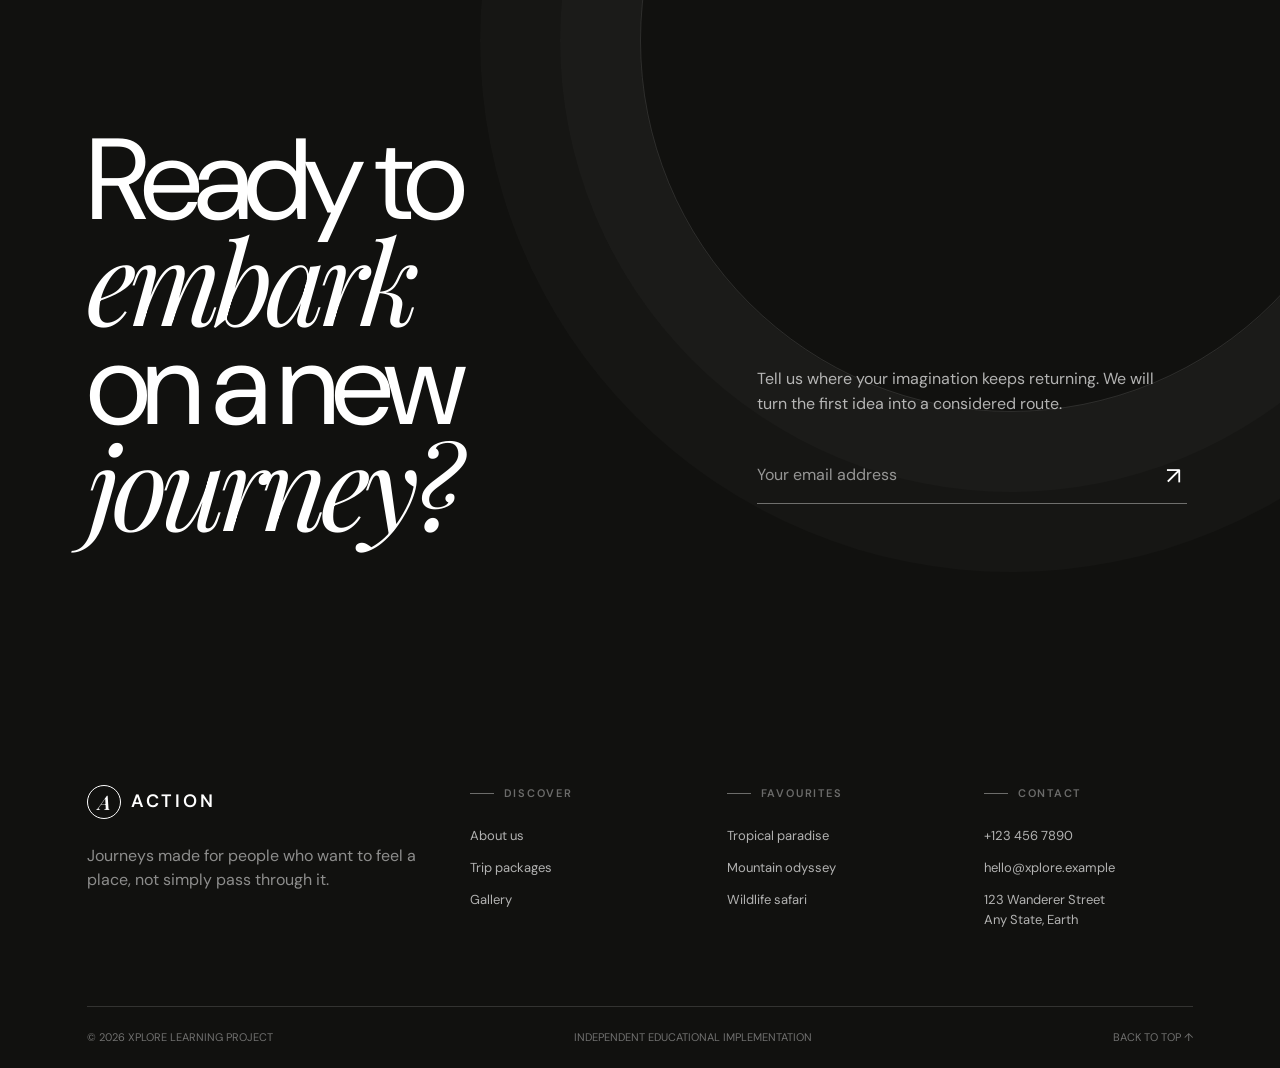
==== commit b8ea3125: "首屏底图画质72→90（尺寸不变）" ====
--- a/index.html
+++ b/index.html
@@ -9,7 +9,7 @@
   <meta name="viewport" content="width=device-width, initial-scale=1">
   <meta name="description" content="ACTION — 人生如逆旅，我亦是行人。">
   <title>ACTION — 我亦是行人</title>
-  <link rel="stylesheet" href="css/style.css?v=5">
+  <link rel="stylesheet" href="css/style.css?v=6">
   <link rel="stylesheet" href="css/responsive.css">
 </head>
 
--- a/css/style.css
+++ b/css/style.css
@@ -78,7 +78,7 @@
 .menu-toggle span:not(.sr-only) { display: block; width: 24px; height: 1px; margin-block: 6px; background: currentColor; }
 
 /* Home hero */
-.hero { position: relative; min-height: 100svh; color: var(--white); background: linear-gradient(180deg, rgba(11,13,10,.22), rgba(11,13,10,.58)), url("[data-uri]") center 56% / cover; isolation: isolate; }
+.hero { position: relative; min-height: 100svh; color: var(--white); background: linear-gradient(180deg, rgba(11,13,10,.22), rgba(11,13,10,.58)), url("[data-uri]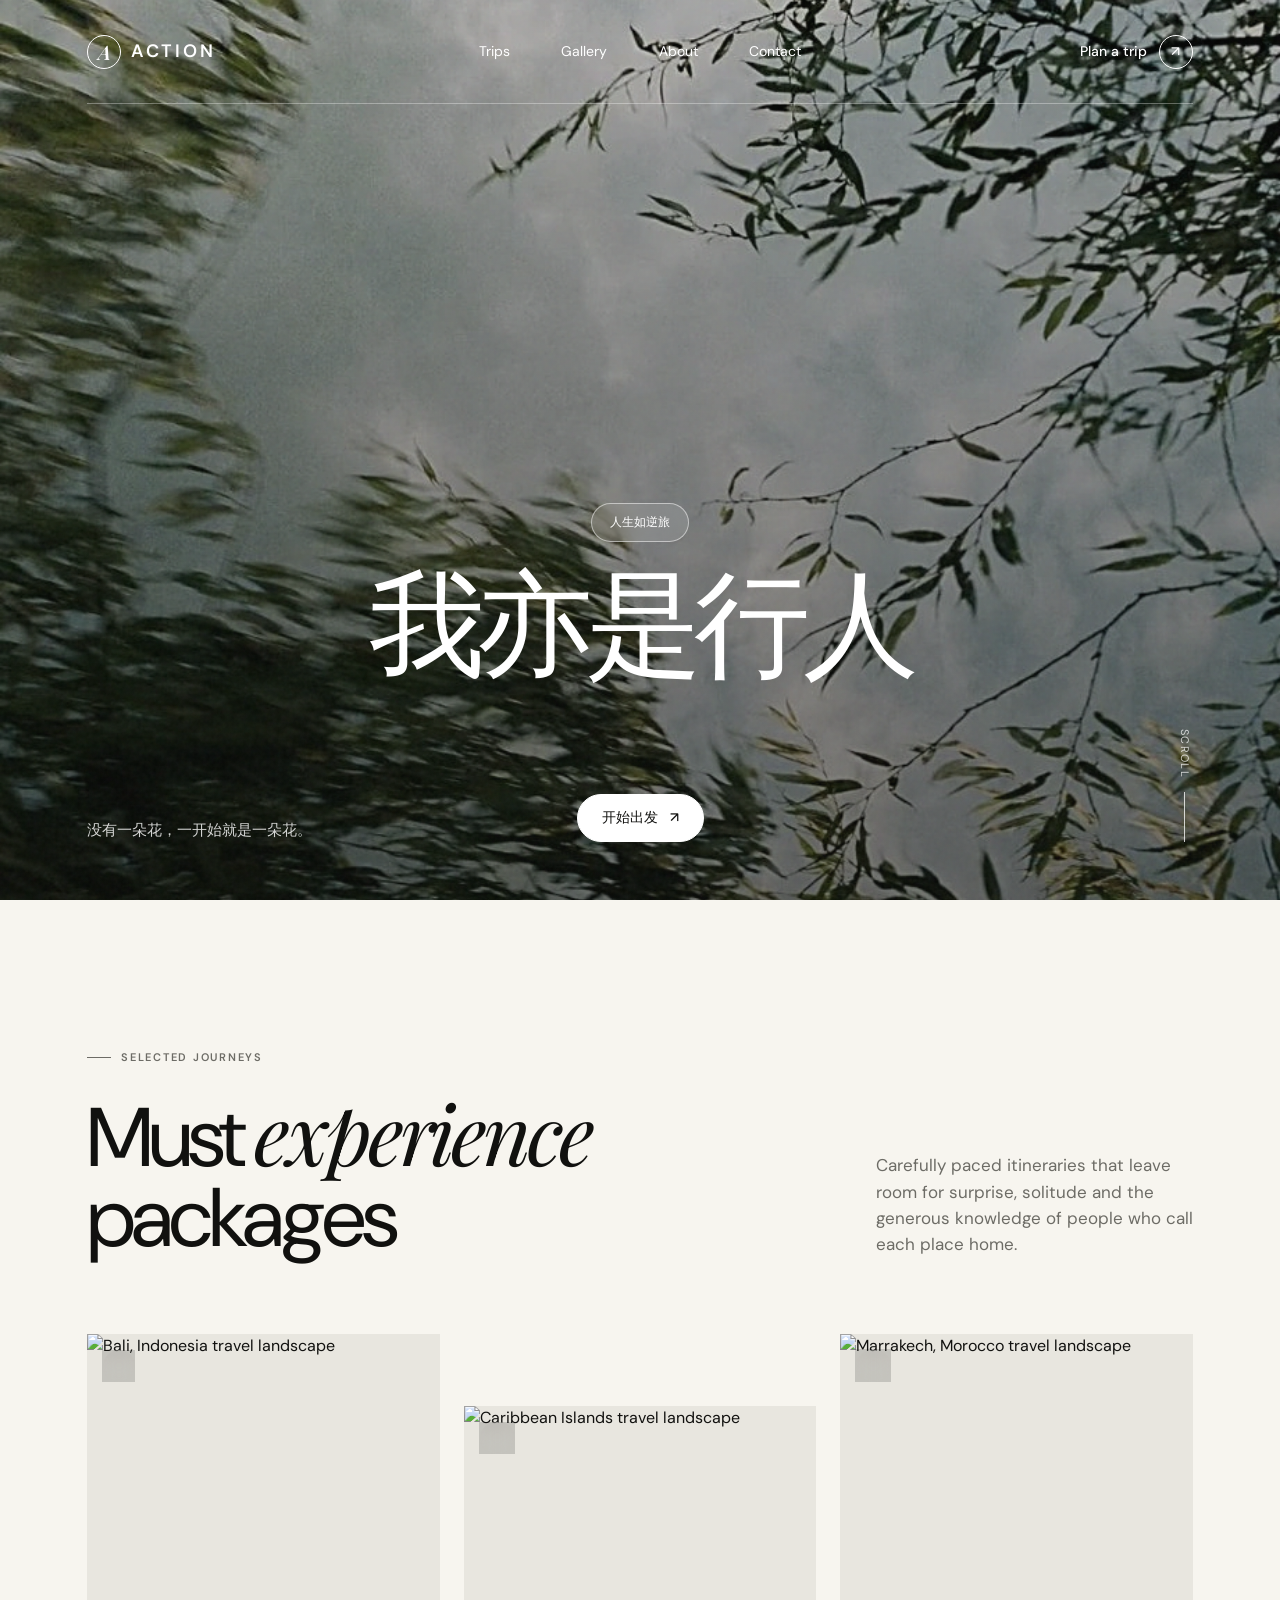
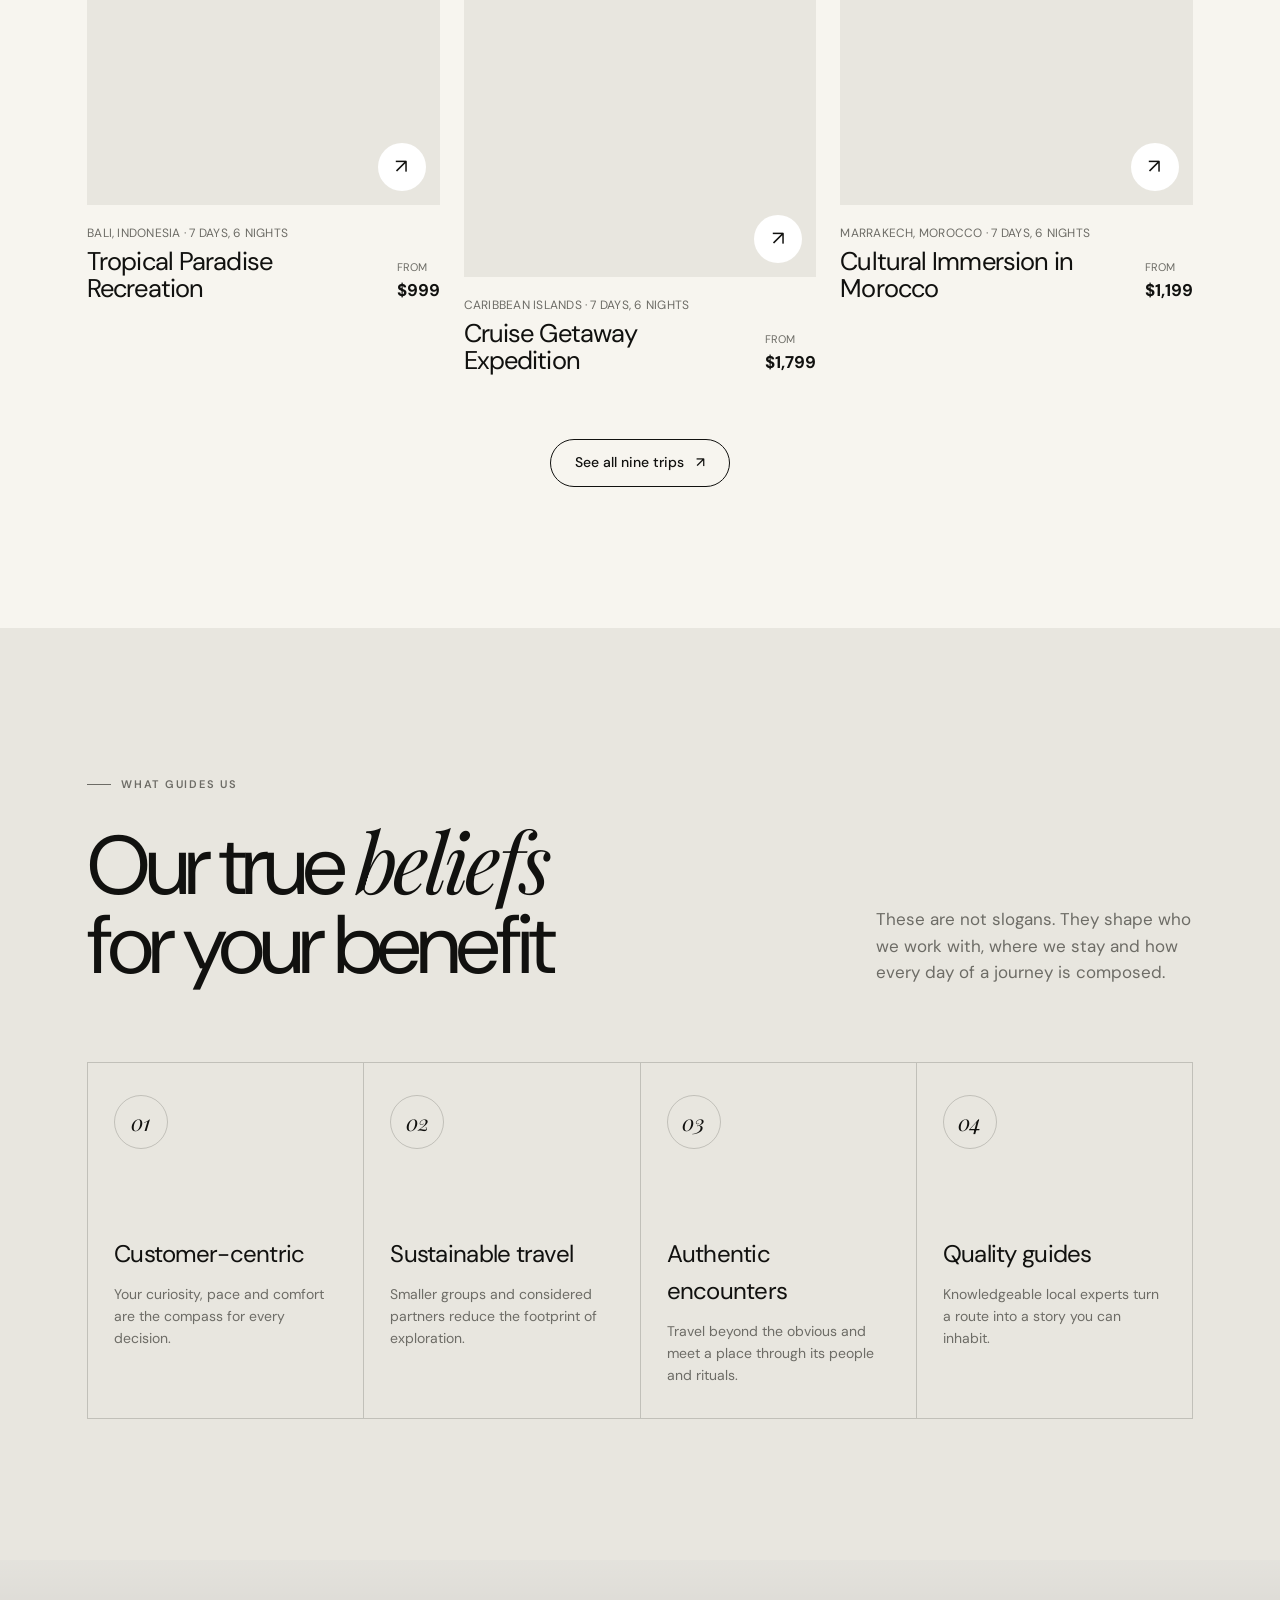
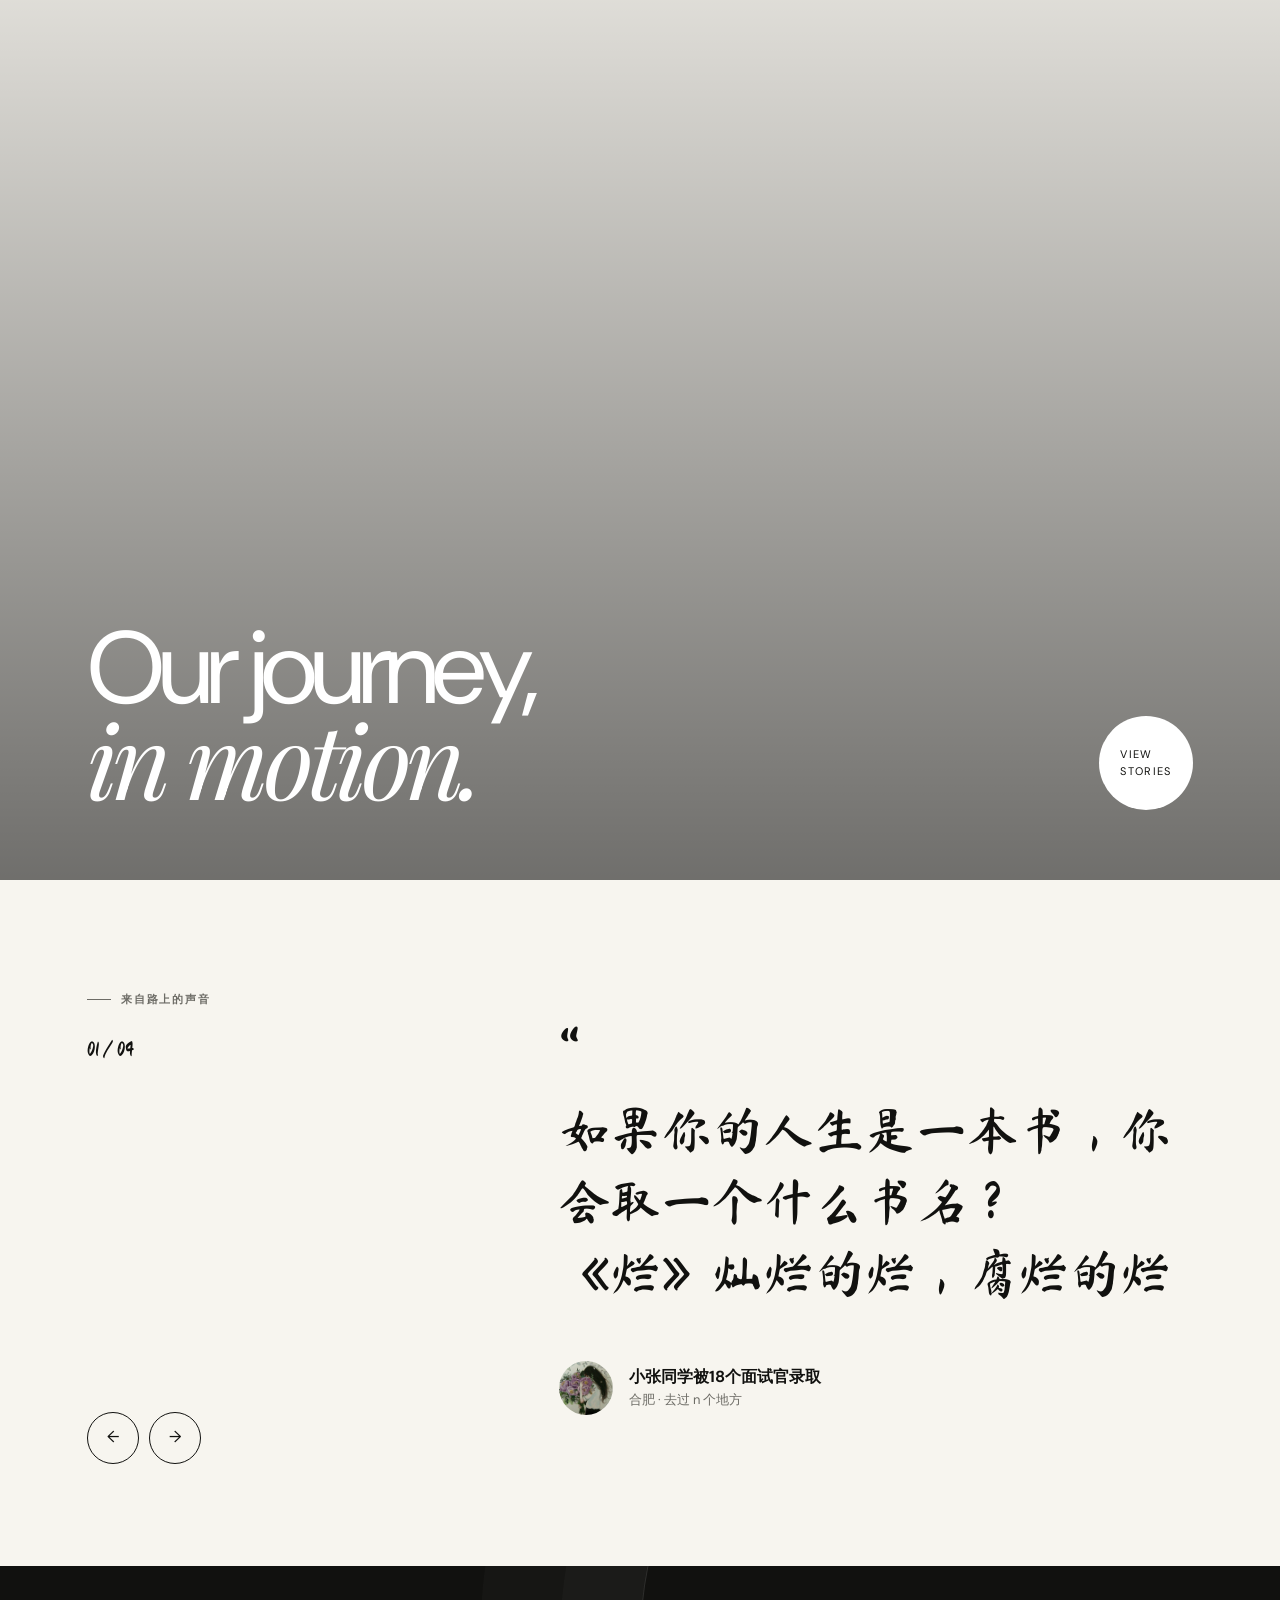
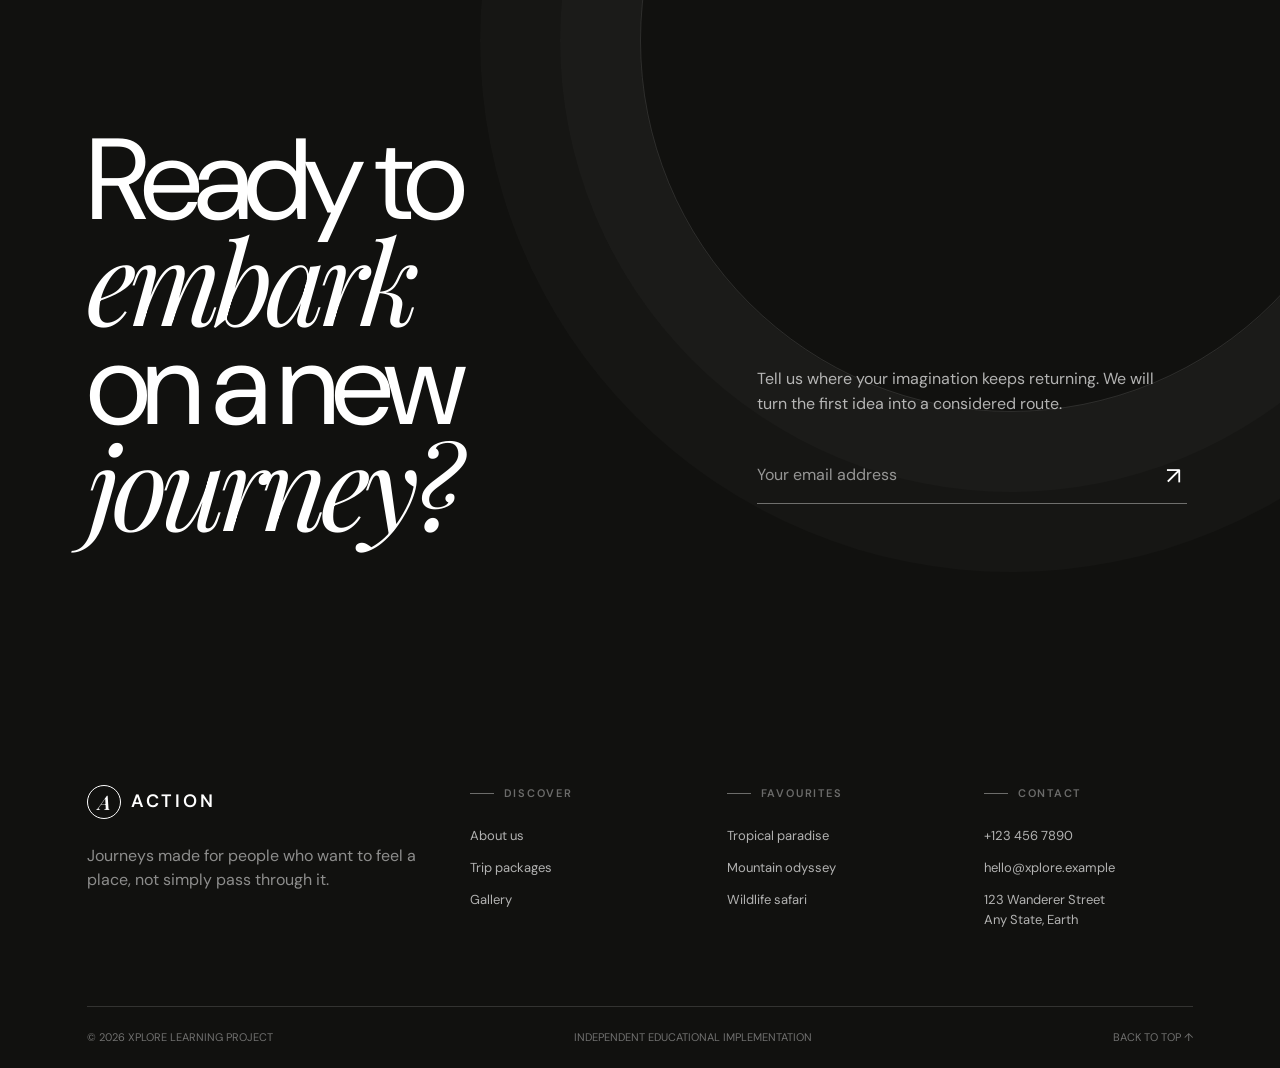
==== commit f446321b: "首屏底图锐化（原裁图细节有限，边缘锐化提升观感）" ====
--- a/index.html
+++ b/index.html
@@ -9,7 +9,7 @@
   <meta name="viewport" content="width=device-width, initial-scale=1">
   <meta name="description" content="ACTION — 人生如逆旅，我亦是行人。">
   <title>ACTION — 我亦是行人</title>
-  <link rel="stylesheet" href="css/style.css?v=6">
+  <link rel="stylesheet" href="css/style.css?v=7">
   <link rel="stylesheet" href="css/responsive.css">
 </head>
 
--- a/css/style.css
+++ b/css/style.css
@@ -78,7 +78,7 @@
 .menu-toggle span:not(.sr-only) { display: block; width: 24px; height: 1px; margin-block: 6px; background: currentColor; }
 
 /* Home hero */
-.hero { position: relative; min-height: 100svh; color: var(--white); background: linear-gradient(180deg, rgba(11,13,10,.22), rgba(11,13,10,.58)), url("[data-uri]") center 56% / cover; isolation: isolate; }
+.hero { position: relative; min-height: 100svh; color: var(--white); background: linear-gradient(180deg, rgba(11,13,10,.22), rgba(11,13,10,.58)), url("[data-uri]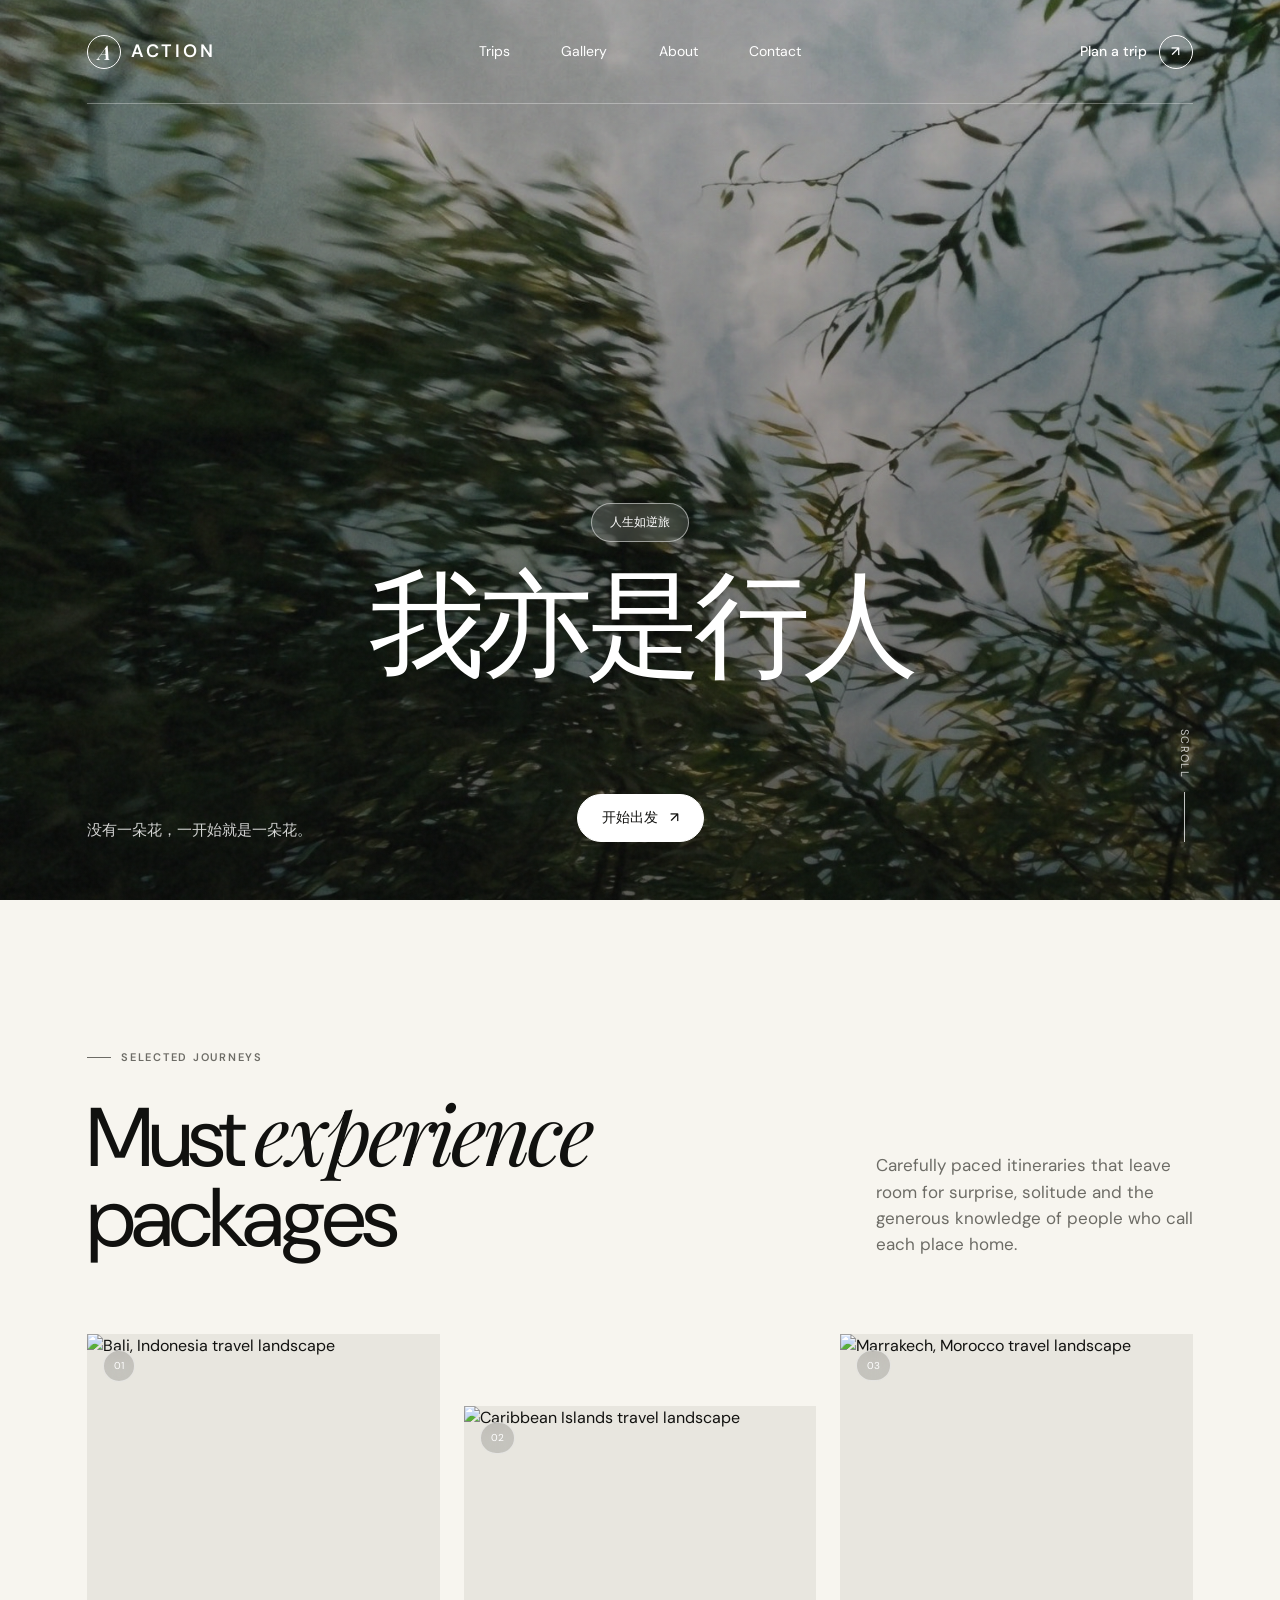
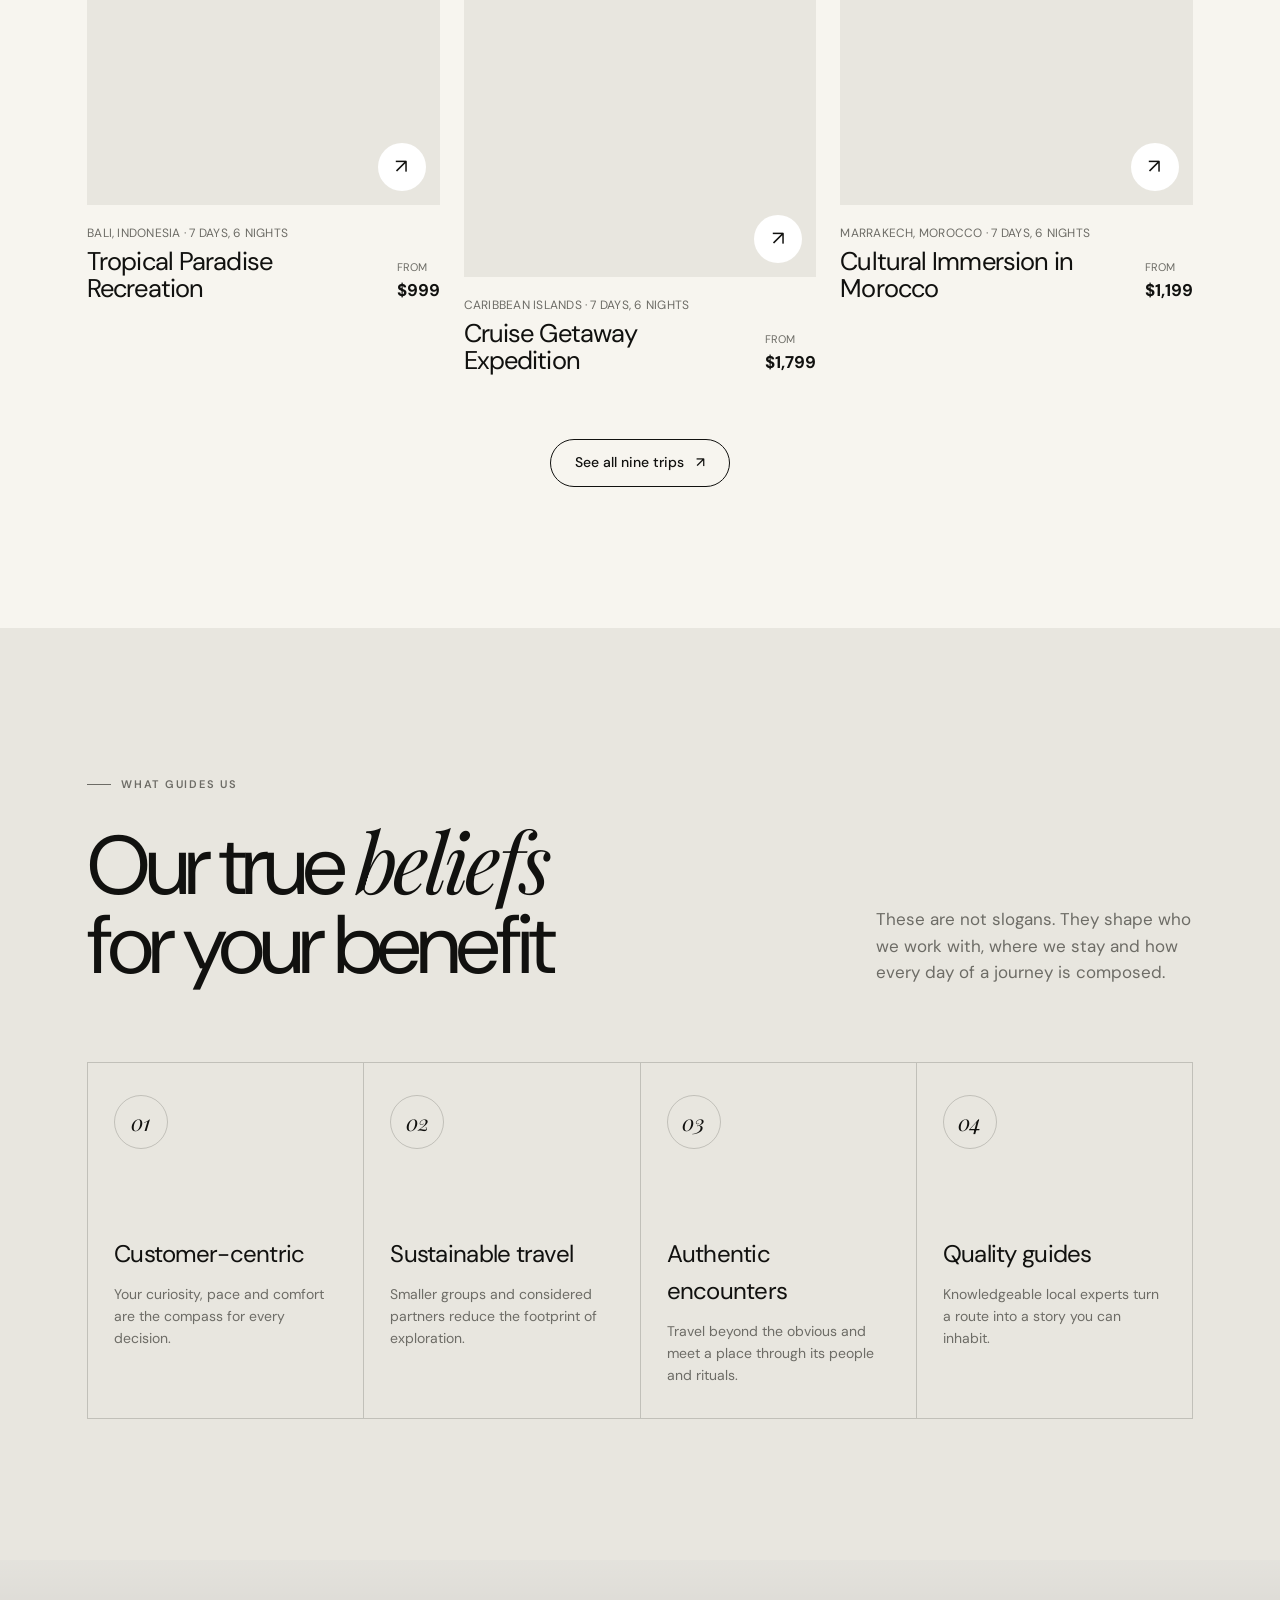
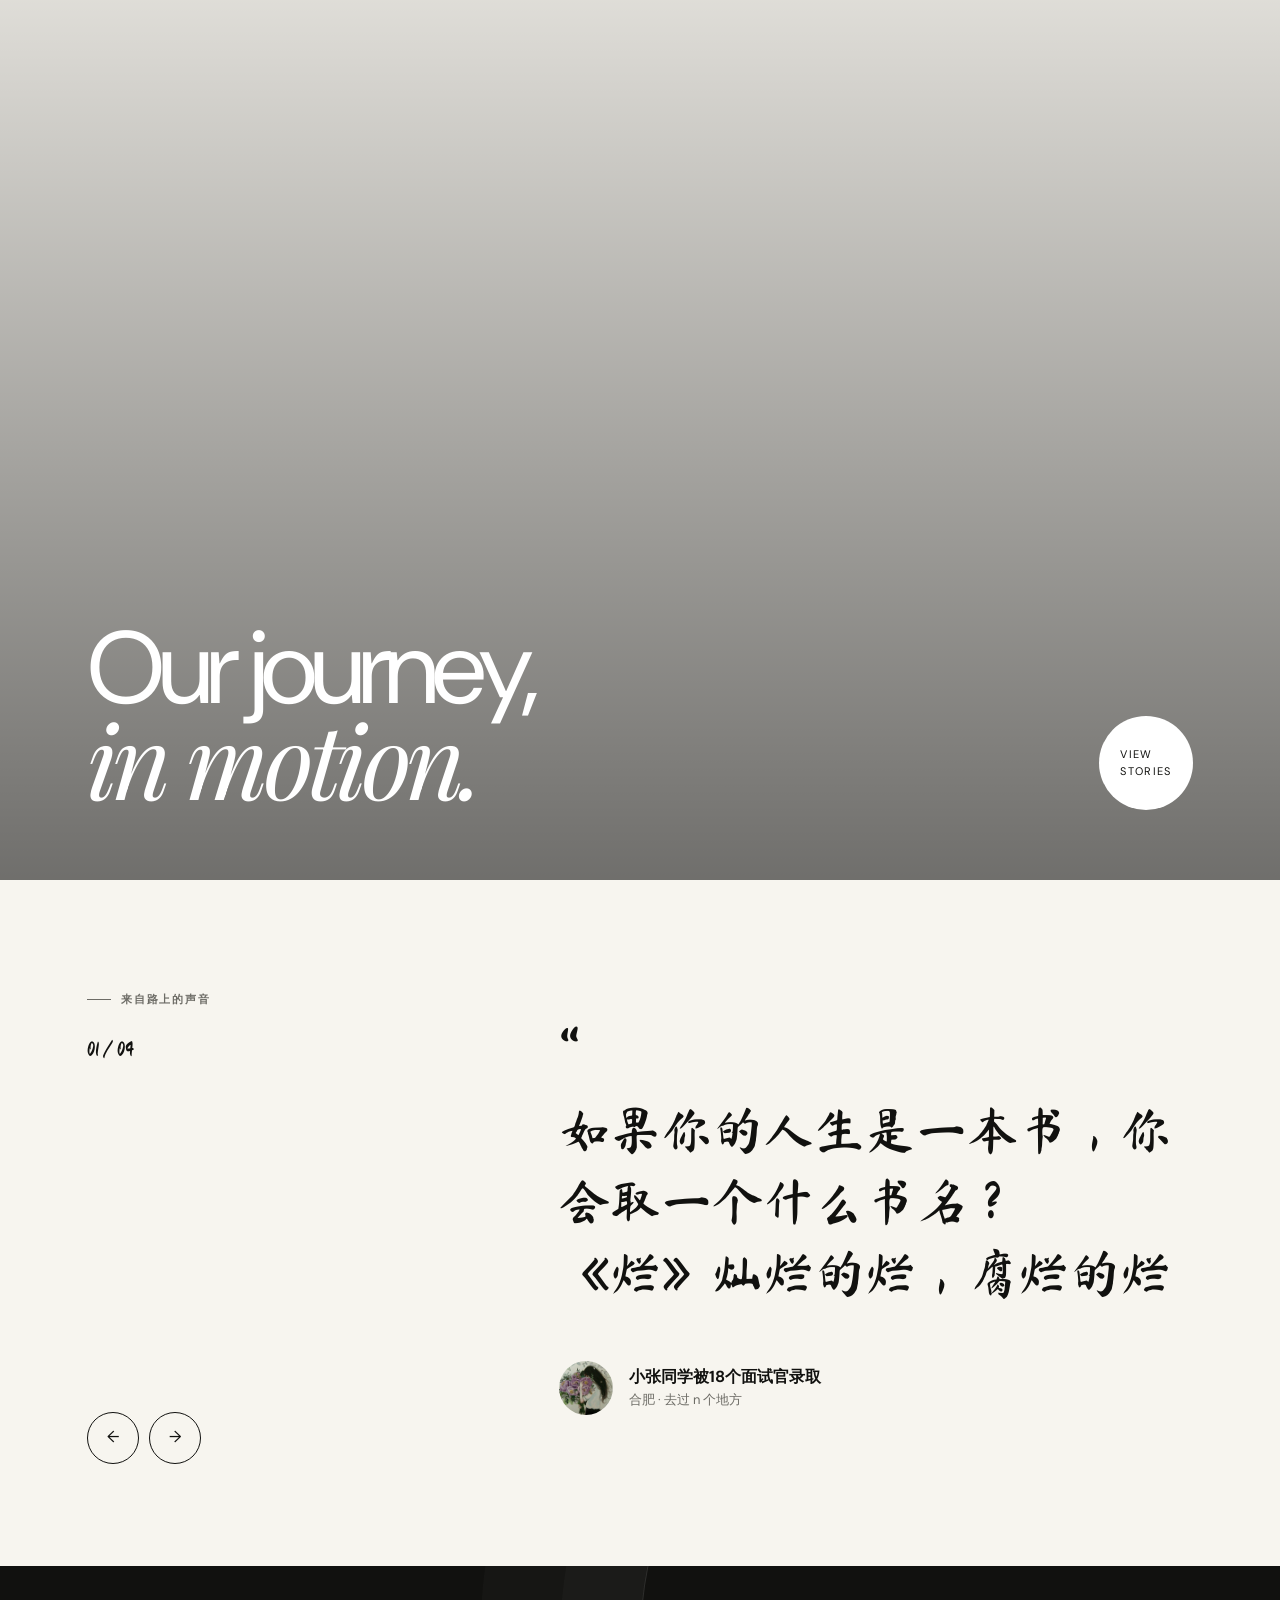
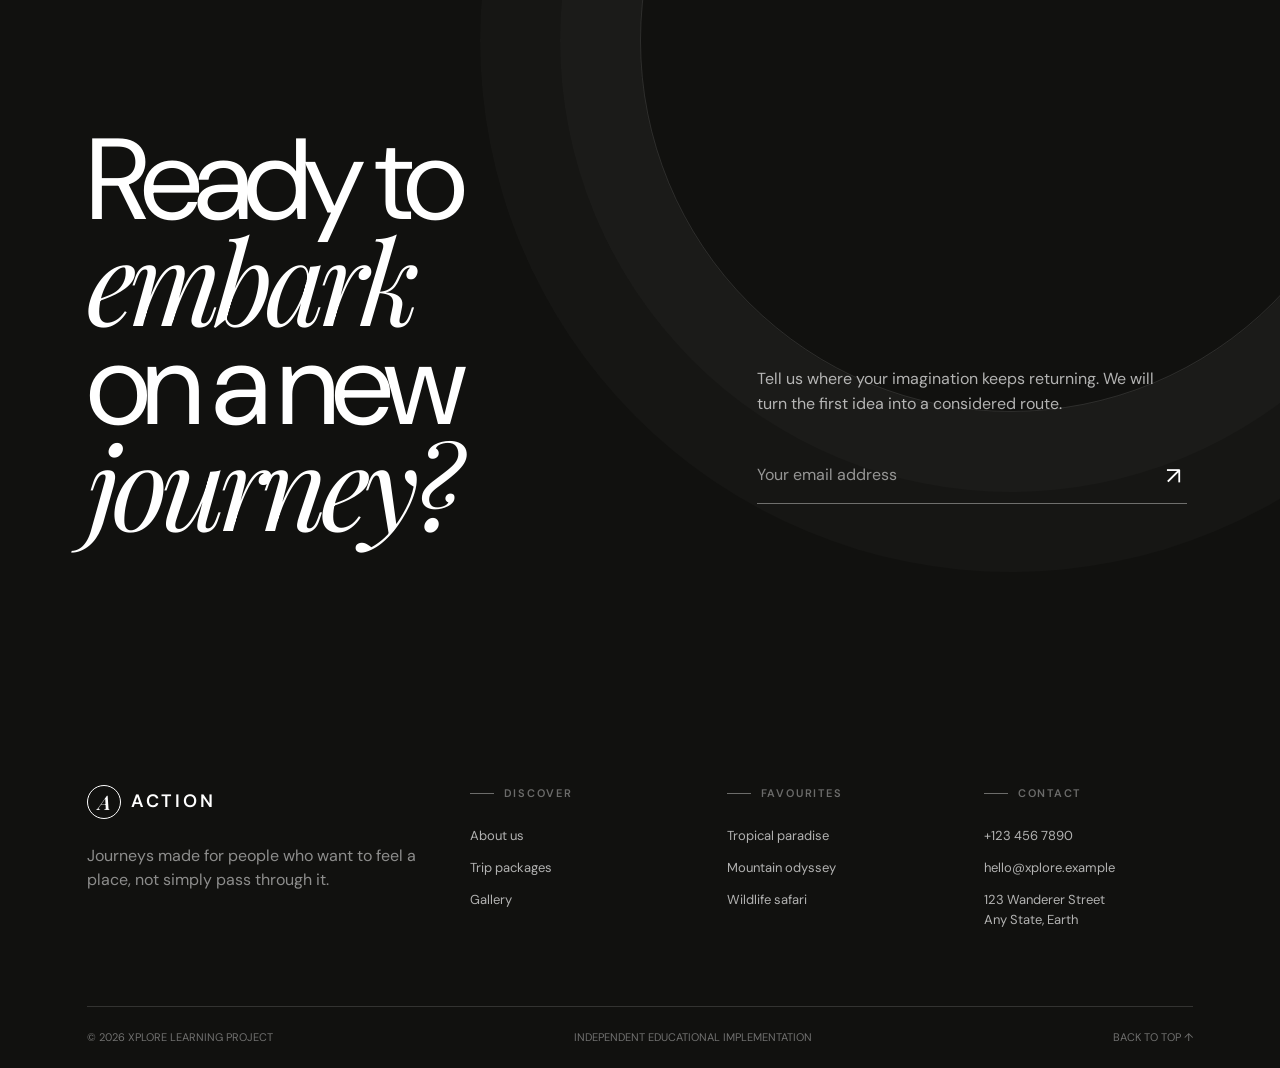
==== commit a09ca48f: "首屏底图换成Gemini优化版原文件（1515×2048，字节原样内嵌，不做任何处理）" ====
--- a/index.html
+++ b/index.html
@@ -9,7 +9,7 @@
   <meta name="viewport" content="width=device-width, initial-scale=1">
   <meta name="description" content="ACTION — 人生如逆旅，我亦是行人。">
   <title>ACTION — 我亦是行人</title>
-  <link rel="stylesheet" href="css/style.css?v=7">
+  <link rel="stylesheet" href="css/style.css?v=8">
   <link rel="stylesheet" href="css/responsive.css">
 </head>
 
--- a/css/style.css
+++ b/css/style.css
@@ -78,7 +78,7 @@
 .menu-toggle span:not(.sr-only) { display: block; width: 24px; height: 1px; margin-block: 6px; background: currentColor; }
 
 /* Home hero */
-.hero { position: relative; min-height: 100svh; color: var(--white); background: linear-gradient(180deg, rgba(11,13,10,.22), rgba(11,13,10,.58)), url("[data-uri]") center 56% / cover; isolation: isolate; }
+.hero { position: relative; min-height: 100svh; color: var(--white); background: linear-gradient(180deg, rgba(11,13,10,.22), rgba(11,13,10,.58)), url("[data-uri]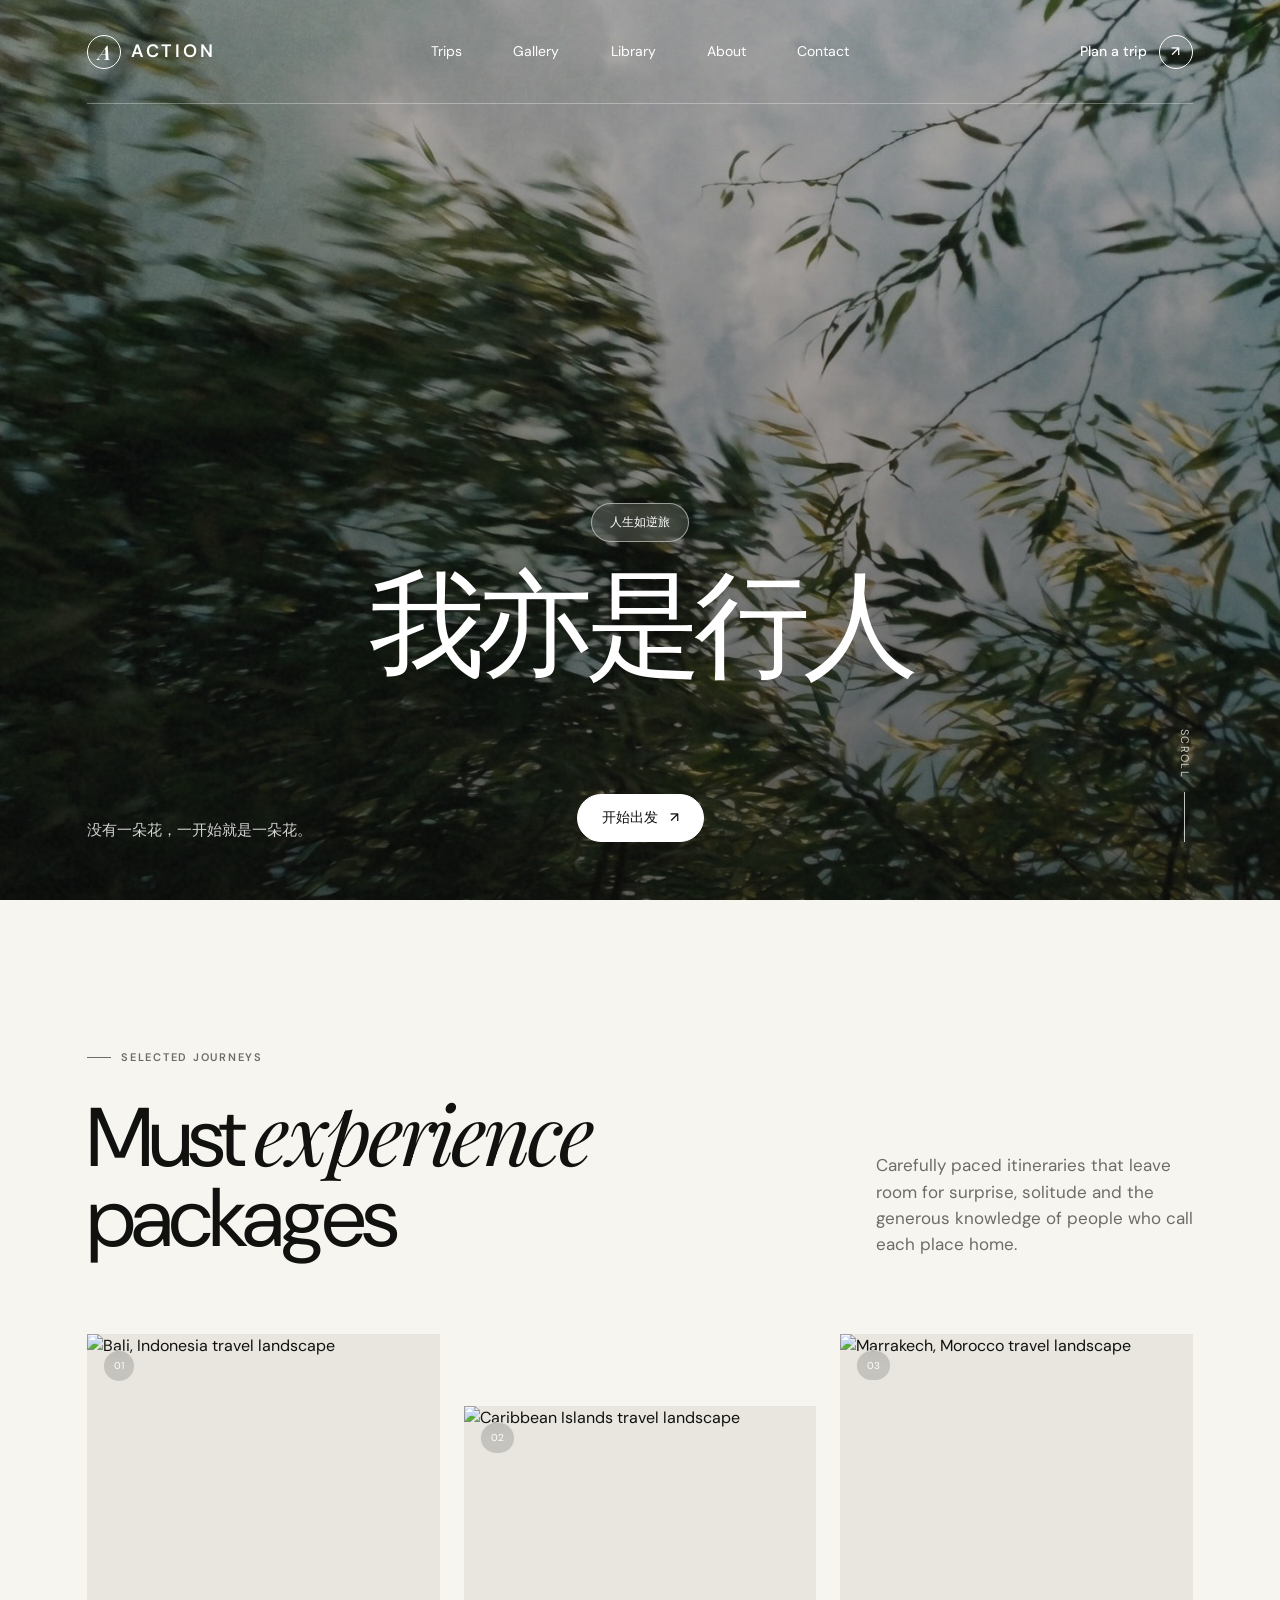
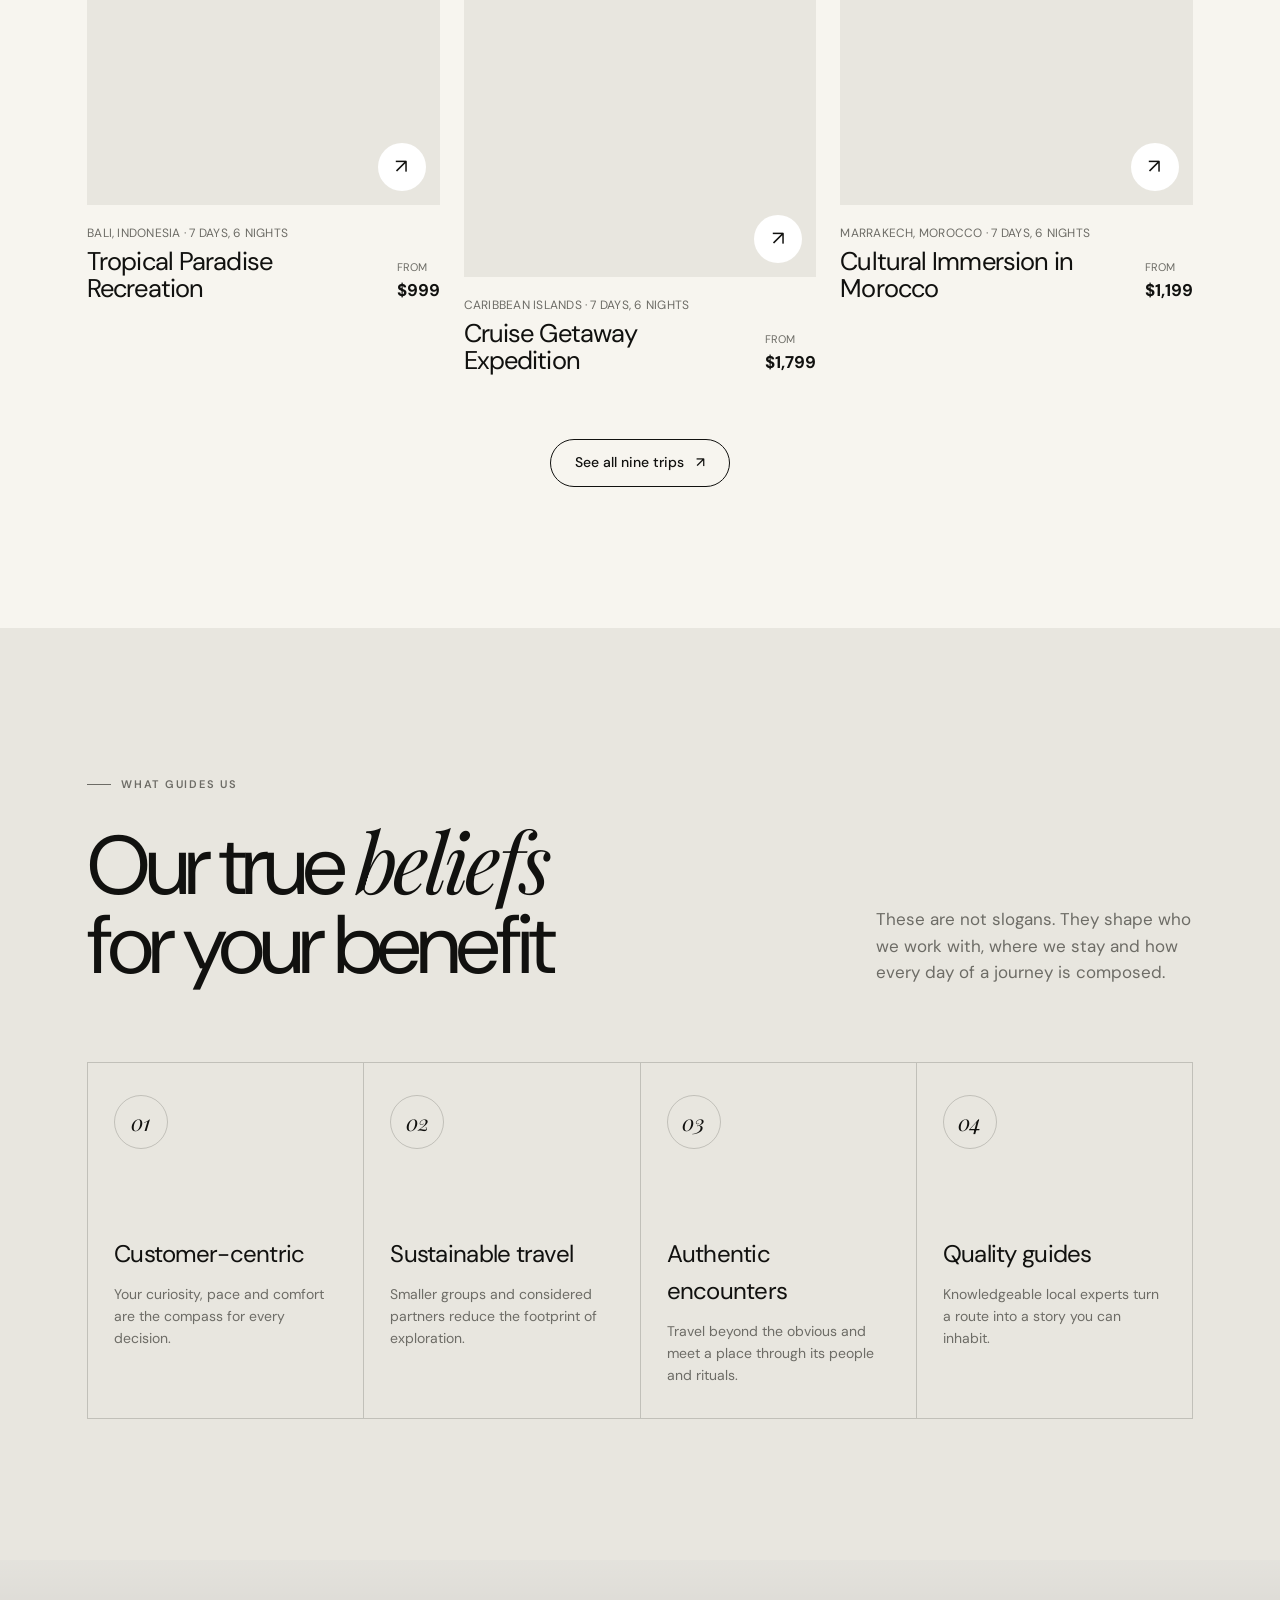
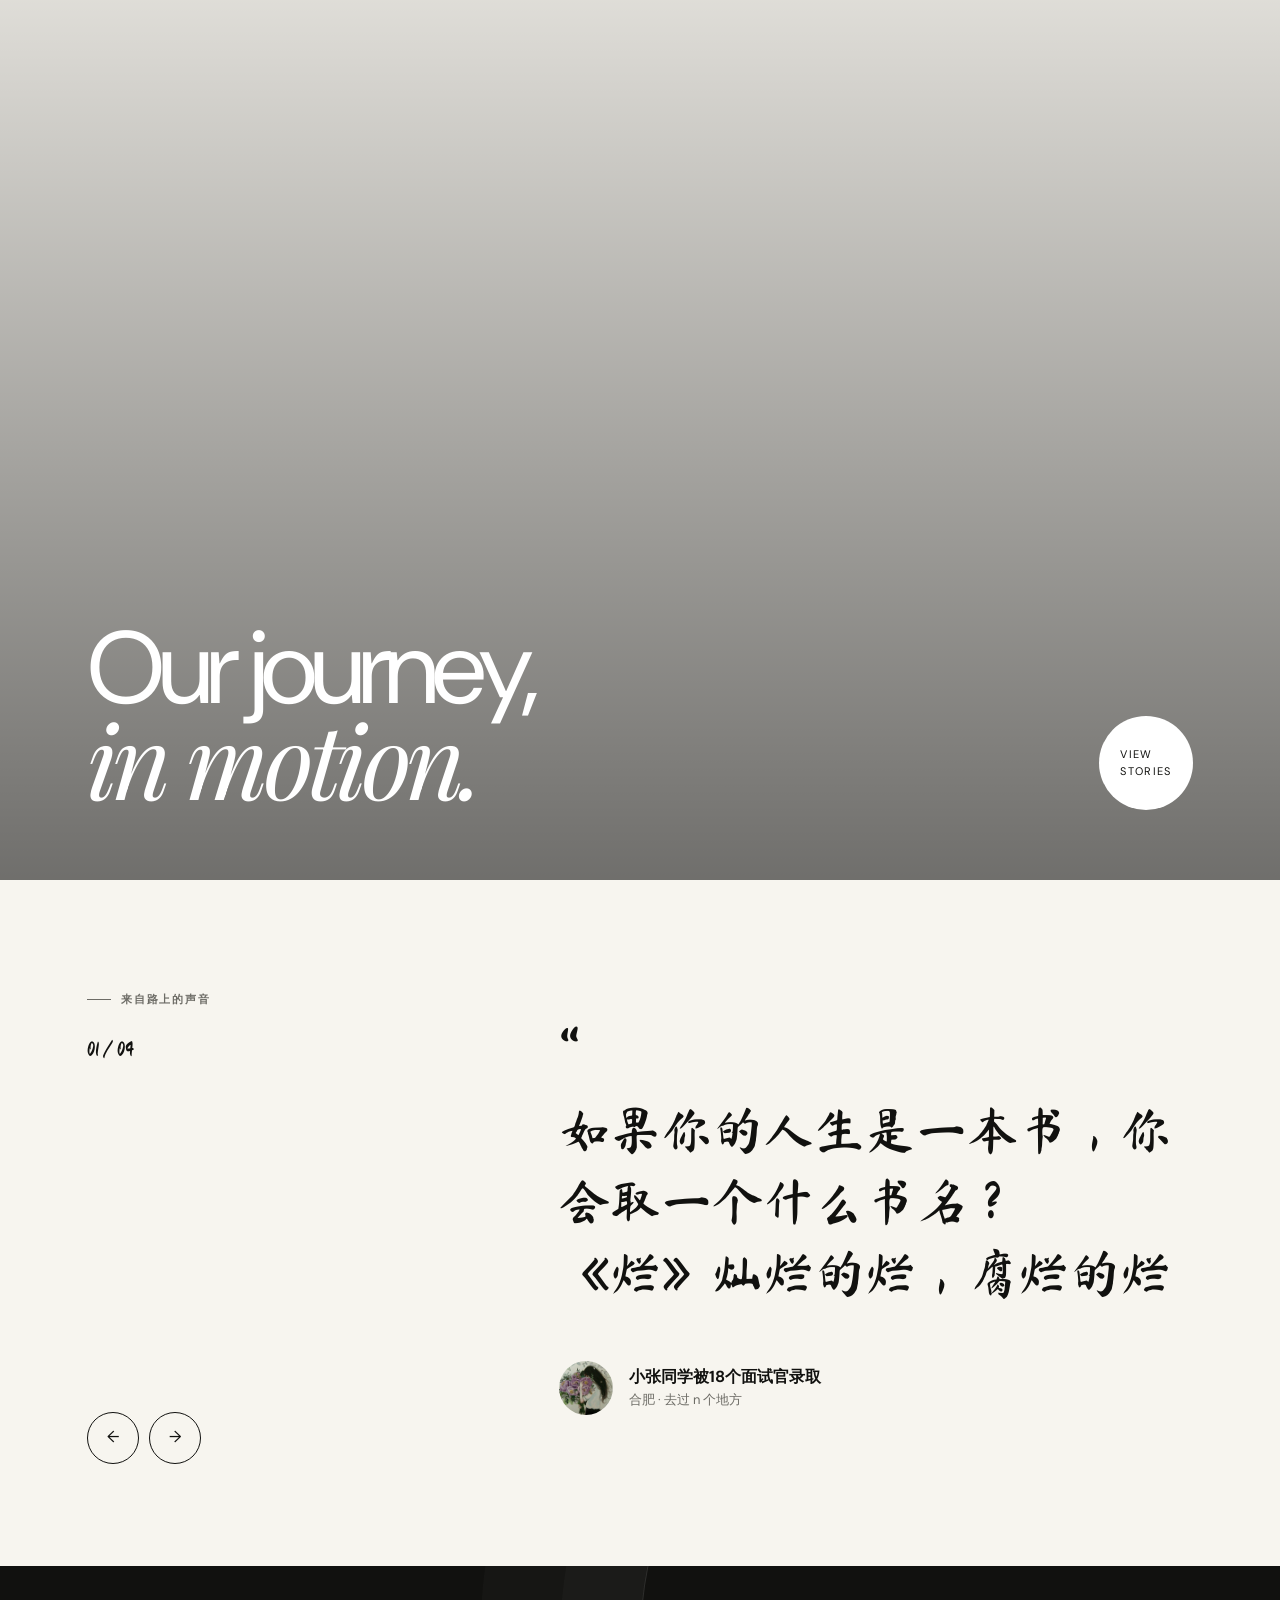
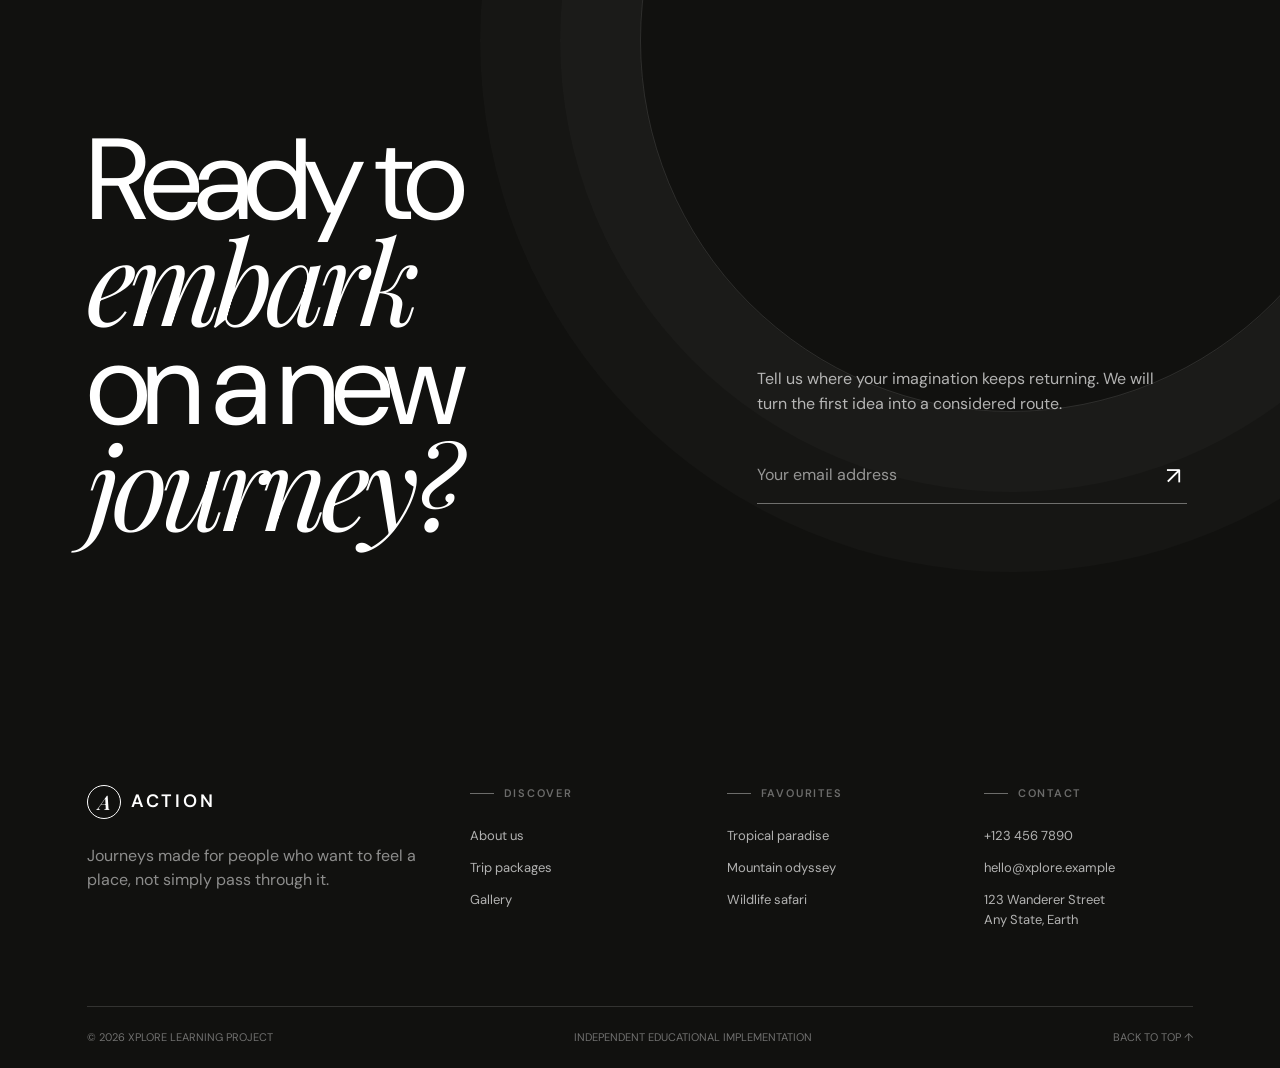
==== commit 0df7f61e: "Add photo bookshelf library with first book Chengse, add Library nav entry" ====
--- a/index.html
+++ b/index.html
@@ -100,7 +100,7 @@
     </section>
   </main>
   <site-footer></site-footer>
-  <script type="module" src="js/components.js?v=2"></script>
+  <script type="module" src="js/components.js?v=3"></script>
   <script type="module" src="js/main.js"></script>
   <script src="js/guestbook.js?v=2" defer></script>
 </body>
